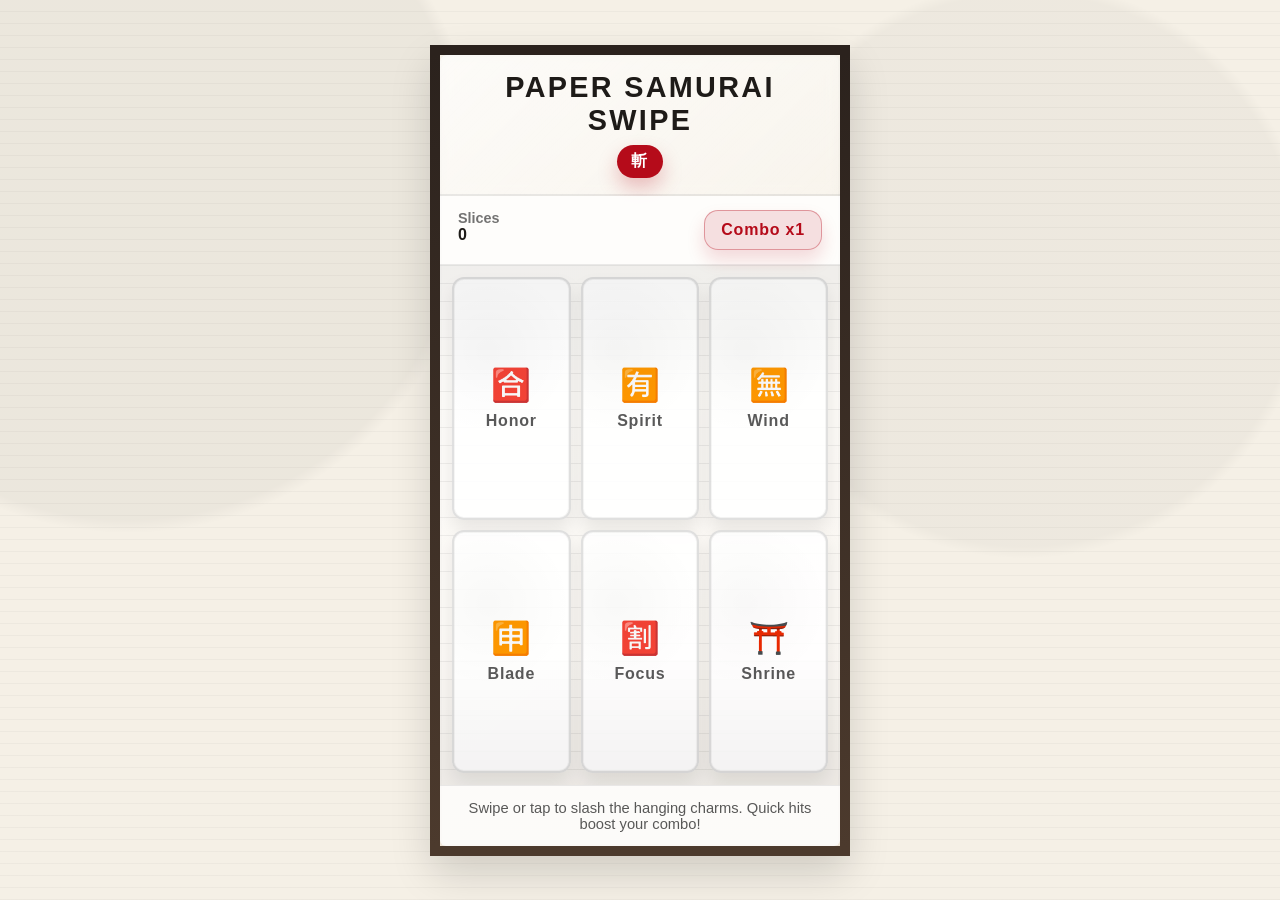
==== index.html @ edd2c902 "Add paper samurai swipe game" ====
<!DOCTYPE html>
<html lang="en">
<head>
  <meta charset="UTF-8" />
  <meta name="viewport" content="width=device-width, initial-scale=1.0, user-scalable=no" />
  <title>Paper Samurai Swipe</title>
  <style>
    :root {
      --ink: #1e1b18;
      --crimson: #b50b1a;
      --gold: #c49b3b;
      --paper: #f5f0e6;
      --shadow: rgba(0, 0, 0, 0.15);
    }

    * {
      box-sizing: border-box;
      -webkit-tap-highlight-color: transparent;
      touch-action: none;
      user-select: none;
    }

    body {
      margin: 0;
      min-height: 100vh;
      display: flex;
      align-items: center;
      justify-content: center;
      font-family: 'Helvetica Neue', Arial, sans-serif;
      color: var(--ink);
      background:
        radial-gradient(circle at 10% 20%, rgba(0,0,0,0.04) 0, rgba(0,0,0,0.04) 25%, transparent 26%),
        radial-gradient(circle at 80% 30%, rgba(0,0,0,0.03) 0, rgba(0,0,0,0.03) 23%, transparent 24%),
        repeating-linear-gradient(0deg, rgba(0,0,0,0.03) 0, rgba(0,0,0,0.03) 1px, transparent 1px, transparent 12px),
        var(--paper);
      overflow: hidden;
      padding: 1rem;
    }

    .scroll {
      width: min(420px, 95vw);
      background: linear-gradient(180deg, #f7f2e8 0%, #efe5d7 100%);
      border: 10px solid var(--ink);
      border-image: linear-gradient(180deg, #2b221d, #4c3a2d) 1;
      box-shadow: 0 18px 40px var(--shadow), inset 0 0 0 2px rgba(0,0,0,0.05);
      border-radius: 16px;
      overflow: hidden;
      position: relative;
    }

    header {
      padding: 16px;
      text-align: center;
      border-bottom: 2px solid rgba(0, 0, 0, 0.08);
      background: linear-gradient(135deg, rgba(255,255,255,0.7), rgba(255,255,255,0.3));
      backdrop-filter: blur(6px);
    }

    h1 {
      margin: 0;
      font-size: clamp(1.4rem, 5vw, 1.8rem);
      letter-spacing: 0.08em;
      text-transform: uppercase;
    }

    .kanji-tag {
      display: inline-block;
      padding: 6px 14px;
      margin-top: 8px;
      background: var(--crimson);
      color: #fff;
      border-radius: 999px;
      letter-spacing: 0.12em;
      font-weight: 700;
      box-shadow: 0 10px 20px rgba(181, 11, 26, 0.25);
    }

    .stats {
      display: flex;
      justify-content: space-between;
      padding: 14px 18px;
      background: rgba(255,255,255,0.85);
      font-weight: 600;
      font-size: 1rem;
      position: sticky;
      top: 0;
      z-index: 2;
      border-bottom: 1px solid rgba(0,0,0,0.08);
    }

    .stat-label {
      color: rgba(0,0,0,0.55);
      font-size: 0.9rem;
    }

    .arena {
      position: relative;
      height: min(60vh, 520px);
      min-height: 320px;
      background: repeating-linear-gradient(180deg, rgba(0,0,0,0.06) 0, rgba(0,0,0,0.06) 1px, transparent 1px, transparent 18px),
        linear-gradient(135deg, rgba(255,255,255,0.8), rgba(255,255,255,0.6));
      overflow: hidden;
    }

    .parchment-edge {
      position: absolute;
      inset: 0;
      pointer-events: none;
      background: linear-gradient(0deg, rgba(0,0,0,0.05), transparent 25%),
        linear-gradient(180deg, rgba(0,0,0,0.05), transparent 25%);
      mix-blend-mode: multiply;
    }

    .targets {
      position: absolute;
      inset: 0;
      display: grid;
      grid-template-columns: repeat(auto-fit, minmax(110px, 1fr));
      gap: 10px;
      padding: 12px;
    }

    .target {
      background: rgba(255,255,255,0.88);
      border: 2px solid rgba(0,0,0,0.12);
      border-radius: 12px;
      box-shadow: inset 0 0 0 1px rgba(0,0,0,0.04), 0 10px 18px rgba(0,0,0,0.08);
      display: flex;
      flex-direction: column;
      align-items: center;
      justify-content: center;
      gap: 8px;
      padding: 14px 10px;
      position: relative;
      overflow: hidden;
    }

    .target::before {
      content: '';
      position: absolute;
      inset: 0;
      background: radial-gradient(circle at 30% 30%, rgba(0,0,0,0.05), transparent 45%);
      opacity: 0.5;
      pointer-events: none;
    }

    .target-icon {
      font-size: 2rem;
    }

    .target-label {
      font-weight: 700;
      letter-spacing: 0.05em;
      color: rgba(0,0,0,0.65);
    }

    .slash-mark {
      position: absolute;
      width: 160px;
      height: 6px;
      background: linear-gradient(90deg, transparent, rgba(181,11,26,0.9) 40%, rgba(181,11,26,0.9) 60%, transparent);
      transform-origin: center;
      pointer-events: none;
      filter: drop-shadow(0 6px 8px rgba(181,11,26,0.35));
      animation: slash 450ms ease-out forwards;
    }

    @keyframes slash {
      0% { opacity: 0; transform: translate(-50%, -50%) scale(0.6) rotate(var(--rot)); }
      45% { opacity: 1; transform: translate(-50%, -50%) scale(1.05) rotate(var(--rot)); }
      100% { opacity: 0; transform: translate(-50%, -50%) scale(1.2) rotate(var(--rot)); }
    }

    .combo-burst {
      position: absolute;
      font-weight: 900;
      color: var(--crimson);
      text-shadow: 0 6px 12px rgba(181,11,26,0.25);
      animation: burst 700ms ease-out forwards;
      pointer-events: none;
    }

    @keyframes burst {
      0% { transform: translate(-50%, -50%) scale(0.6); opacity: 0; }
      40% { transform: translate(-50%, -50%) scale(1.3); opacity: 1; }
      100% { transform: translate(-50%, -80%) scale(1); opacity: 0; }
    }

    .combo-pill {
      display: inline-flex;
      align-items: center;
      gap: 8px;
      padding: 10px 16px;
      background: rgba(181, 11, 26, 0.12);
      border-radius: 14px;
      border: 1px solid rgba(181, 11, 26, 0.35);
      color: var(--crimson);
      font-weight: 800;
      letter-spacing: 0.05em;
      box-shadow: 0 10px 18px rgba(181, 11, 26, 0.15);
      transform: scale(1);
      transition: transform 120ms ease;
    }

    .combo-pill.pop {
      animation: pop 220ms ease;
    }

    @keyframes pop {
      0% { transform: scale(1); }
      45% { transform: scale(1.14); }
      100% { transform: scale(1); }
    }

    .footer {
      padding: 14px;
      text-align: center;
      font-size: 0.92rem;
      background: rgba(255,255,255,0.85);
      border-top: 1px solid rgba(0,0,0,0.08);
      color: rgba(0,0,0,0.65);
    }
  </style>
</head>
<body>
  <main class="scroll">
    <header>
      <h1>Paper Samurai Swipe</h1>
      <div class="kanji-tag">斬</div>
    </header>

    <section class="stats">
      <div>
        <div class="stat-label">Slices</div>
        <div id="score">0</div>
      </div>
      <div class="combo-pill" id="combo">Combo x1</div>
    </section>

    <section class="arena" id="arena">
      <div class="targets" id="targets"></div>
      <div class="parchment-edge"></div>
    </section>

    <div class="footer">Swipe or tap to slash the hanging charms. Quick hits boost your combo!</div>
  </main>

  <script>
    const arena = document.getElementById('arena');
    const targets = document.getElementById('targets');
    const scoreEl = document.getElementById('score');
    const comboEl = document.getElementById('combo');

    const charms = [
      { icon: '🈴', label: 'Honor' },
      { icon: '🈶', label: 'Spirit' },
      { icon: '🈚', label: 'Wind' },
      { icon: '🈸', label: 'Blade' },
      { icon: '🈹', label: 'Focus' },
      { icon: '⛩️', label: 'Shrine' }
    ];

    let score = 0;
    let combo = 1;
    let lastSlashTime = 0;
    let lastCoord = { x: 0, y: 0 };
    let slashCooldown = 0;

    const audioCtx = new (window.AudioContext || window.webkitAudioContext)();

    function spawnTargets() {
      targets.innerHTML = '';
      charms.forEach((c, idx) => {
        const t = document.createElement('div');
        t.className = 'target';
        t.dataset.id = idx;
        t.innerHTML = `<div class="target-icon">${c.icon}</div><div class="target-label">${c.label}</div>`;
        targets.appendChild(t);
      });
    }

    function playSlashSound() {
      const osc = audioCtx.createOscillator();
      const gain = audioCtx.createGain();
      const noise = audioCtx.createBufferSource();
      const buffer = audioCtx.createBuffer(1, audioCtx.sampleRate * 0.12, audioCtx.sampleRate);
      const data = buffer.getChannelData(0);
      for (let i = 0; i < data.length; i++) {
        data[i] = (Math.random() * 2 - 1) * Math.pow(1 - i / data.length, 2);
      }
      noise.buffer = buffer;
      noise.connect(gain);

      osc.type = 'sawtooth';
      osc.frequency.setValueAtTime(320 + Math.random() * 40, audioCtx.currentTime);
      osc.frequency.exponentialRampToValueAtTime(120, audioCtx.currentTime + 0.16);

      gain.gain.setValueAtTime(0.22, audioCtx.currentTime);
      gain.gain.exponentialRampToValueAtTime(0.0001, audioCtx.currentTime + 0.22);

      osc.connect(gain);
      gain.connect(audioCtx.destination);

      osc.start();
      noise.start();
      osc.stop(audioCtx.currentTime + 0.25);
      noise.stop(audioCtx.currentTime + 0.25);
    }

    function playComboSound(multiplier) {
      const osc = audioCtx.createOscillator();
      const gain = audioCtx.createGain();
      osc.type = 'triangle';
      osc.frequency.setValueAtTime(180 + multiplier * 20, audioCtx.currentTime);
      gain.gain.setValueAtTime(0.18, audioCtx.currentTime);
      gain.gain.exponentialRampToValueAtTime(0.0001, audioCtx.currentTime + 0.18);
      osc.connect(gain);
      gain.connect(audioCtx.destination);
      osc.start();
      osc.stop(audioCtx.currentTime + 0.2);
    }

    function updateCombo(isCombo) {
      comboEl.textContent = `Combo x${combo}`;
      comboEl.classList.add('pop');
      comboEl.addEventListener('animationend', () => comboEl.classList.remove('pop'), { once: true });
      if (isCombo && combo > 1) {
        playComboSound(combo);
      }
    }

    function addSlash(x, y) {
      const angle = (Math.random() * 40 - 20) + 'deg';
      const slash = document.createElement('div');
      slash.className = 'slash-mark';
      slash.style.left = `${x}px`;
      slash.style.top = `${y}px`;
      slash.style.setProperty('--rot', angle);
      arena.appendChild(slash);
      slash.addEventListener('animationend', () => slash.remove());
    }

    function addComboBurst(x, y) {
      const burst = document.createElement('div');
      burst.className = 'combo-burst';
      burst.textContent = `x${combo}!`;
      burst.style.left = `${x}px`;
      burst.style.top = `${y}px`;
      arena.appendChild(burst);
      burst.addEventListener('animationend', () => burst.remove());
    }

    function registerSlash(point) {
      const now = performance.now();
      const dx = point.x - lastCoord.x;
      const dy = point.y - lastCoord.y;
      const dist = Math.hypot(dx, dy);
      if (now - slashCooldown < 70 && dist < 24) return;
      slashCooldown = now;

      const comboWindow = 950;
      const inCombo = now - lastSlashTime < comboWindow;
      combo = inCombo ? combo + 1 : 1;
      lastSlashTime = now;

      score += combo;
      scoreEl.textContent = score.toLocaleString();

      addSlash(point.x, point.y);
      if (combo > 1) addComboBurst(point.x, point.y);

      updateCombo(inCombo);
      playSlashSound();
      lastCoord = point;
    }

    function getPoint(e) {
      const rect = arena.getBoundingClientRect();
      if (e.touches && e.touches[0]) {
        return { x: e.touches[0].clientX - rect.left, y: e.touches[0].clientY - rect.top };
      }
      return { x: e.clientX - rect.left, y: e.clientY - rect.top };
    }

    let pointerDown = false;
    arena.addEventListener('pointerdown', (e) => {
      pointerDown = true;
      registerSlash(getPoint(e));
    });

    arena.addEventListener('pointermove', (e) => {
      if (!pointerDown) return;
      registerSlash(getPoint(e));
    });

    window.addEventListener('pointerup', () => {
      pointerDown = false;
    });

    arena.addEventListener('touchstart', (e) => {
      if (audioCtx.state === 'suspended') {
        audioCtx.resume();
      }
    }, { passive: true });

    spawnTargets();
  </script>
</body>
</html>
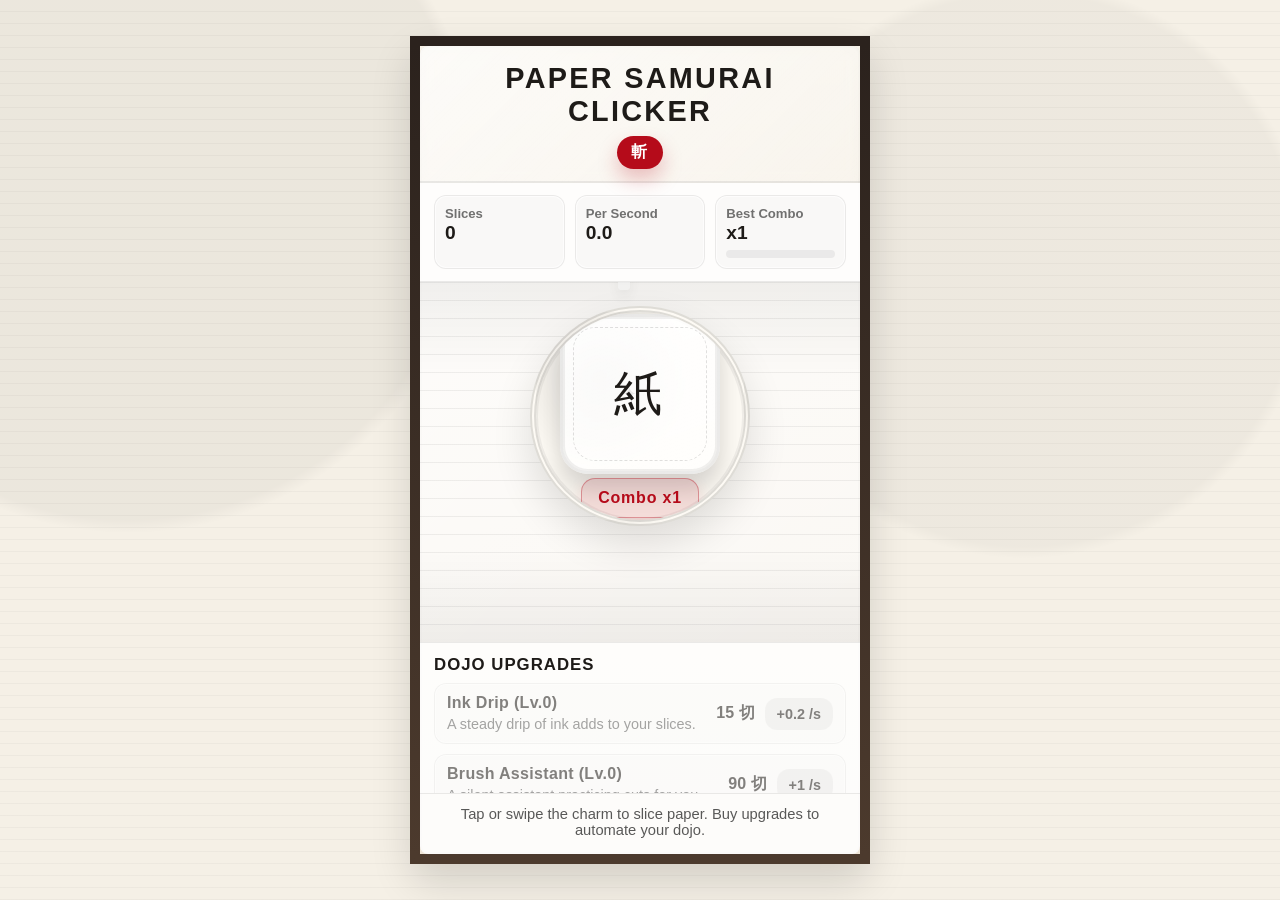
==== commit 1c3e3677: "Revamp paper samurai clicker" ====
--- a/index.html
+++ b/index.html
@@ -3,14 +3,16 @@
 <head>
   <meta charset="UTF-8" />
   <meta name="viewport" content="width=device-width, initial-scale=1.0, user-scalable=no" />
-  <title>Paper Samurai Swipe</title>
+  <title>Paper Samurai Clicker</title>
   <style>
     :root {
       --ink: #1e1b18;
       --crimson: #b50b1a;
+      --crimson-soft: rgba(181, 11, 26, 0.18);
       --gold: #c49b3b;
       --paper: #f5f0e6;
-      --shadow: rgba(0, 0, 0, 0.15);
+      --shadow: rgba(0, 0, 0, 0.14);
+      --jade: #1f7a5c;
     }
 
     * {
@@ -38,27 +40,33 @@
     }
 
     .scroll {
-      width: min(420px, 95vw);
+      width: min(460px, 96vw);
       background: linear-gradient(180deg, #f7f2e8 0%, #efe5d7 100%);
       border: 10px solid var(--ink);
       border-image: linear-gradient(180deg, #2b221d, #4c3a2d) 1;
       box-shadow: 0 18px 40px var(--shadow), inset 0 0 0 2px rgba(0,0,0,0.05);
-      border-radius: 16px;
+      border-radius: 18px;
       overflow: hidden;
       position: relative;
+      max-height: 92vh;
+      display: flex;
+      flex-direction: column;
     }
 
     header {
-      padding: 16px;
+      padding: 16px 18px 12px;
       text-align: center;
       border-bottom: 2px solid rgba(0, 0, 0, 0.08);
       background: linear-gradient(135deg, rgba(255,255,255,0.7), rgba(255,255,255,0.3));
       backdrop-filter: blur(6px);
+      position: sticky;
+      top: 0;
+      z-index: 4;
     }
 
     h1 {
       margin: 0;
-      font-size: clamp(1.4rem, 5vw, 1.8rem);
+      font-size: clamp(1.35rem, 5vw, 1.8rem);
       letter-spacing: 0.08em;
       text-transform: uppercase;
     }
@@ -76,30 +84,62 @@
     }
 
     .stats {
-      display: flex;
-      justify-content: space-between;
-      padding: 14px 18px;
-      background: rgba(255,255,255,0.85);
-      font-weight: 600;
+      display: grid;
+      grid-template-columns: repeat(3, 1fr);
+      gap: 10px;
+      padding: 12px 14px;
+      background: rgba(255,255,255,0.9);
+      font-weight: 700;
       font-size: 1rem;
+      border-bottom: 1px solid rgba(0,0,0,0.08);
+      z-index: 3;
       position: sticky;
-      top: 0;
-      z-index: 2;
-      border-bottom: 1px solid rgba(0,0,0,0.08);
+      top: 74px;
+    }
+
+    .stat-block {
+      background: rgba(0,0,0,0.02);
+      border-radius: 12px;
+      padding: 10px;
+      border: 1px solid rgba(0,0,0,0.06);
+      box-shadow: inset 0 0 0 1px rgba(255,255,255,0.6);
     }
 
     .stat-label {
       color: rgba(0,0,0,0.55);
-      font-size: 0.9rem;
+      font-size: 0.82rem;
+      font-weight: 600;
+    }
+
+    .big {
+      font-size: 1.2rem;
+      line-height: 1.2;
+    }
+
+    .progress-bar {
+      height: 8px;
+      background: rgba(0,0,0,0.06);
+      border-radius: 10px;
+      overflow: hidden;
+      margin-top: 6px;
+    }
+
+    .progress-fill {
+      height: 100%;
+      width: 0%;
+      background: linear-gradient(90deg, var(--crimson), #e2555f);
+      transition: width 160ms ease;
     }
 
     .arena {
       position: relative;
-      height: min(60vh, 520px);
-      min-height: 320px;
-      background: repeating-linear-gradient(180deg, rgba(0,0,0,0.06) 0, rgba(0,0,0,0.06) 1px, transparent 1px, transparent 18px),
-        linear-gradient(135deg, rgba(255,255,255,0.8), rgba(255,255,255,0.6));
+      flex: 1;
+      min-height: 360px;
+      background:
+        repeating-linear-gradient(180deg, rgba(0,0,0,0.06) 0, rgba(0,0,0,0.06) 1px, transparent 1px, transparent 18px),
+        linear-gradient(135deg, rgba(255,255,255,0.82), rgba(255,255,255,0.68));
       overflow: hidden;
+      padding: 12px;
     }
 
     .parchment-edge {
@@ -109,81 +149,54 @@
       background: linear-gradient(0deg, rgba(0,0,0,0.05), transparent 25%),
         linear-gradient(180deg, rgba(0,0,0,0.05), transparent 25%);
       mix-blend-mode: multiply;
-    }
-
-    .targets {
+      z-index: 1;
+    }
+
+    .centerpiece {
+      position: relative;
+      width: 220px;
+      height: 220px;
+      margin: 12px auto;
+      border-radius: 50%;
+      background: radial-gradient(circle at 30% 30%, rgba(0,0,0,0.1), transparent 45%), #fdfaf4;
+      border: 6px double rgba(0,0,0,0.12);
+      box-shadow: inset 0 0 0 2px rgba(0,0,0,0.05), 0 18px 40px rgba(0,0,0,0.12);
+      display: grid;
+      place-items: center;
+      overflow: hidden;
+      z-index: 2;
+    }
+
+    .charm {
+      position: relative;
+      width: 160px;
+      height: 160px;
+      border-radius: 28px;
+      background: linear-gradient(160deg, rgba(255,255,255,0.9), rgba(255,255,255,0.7));
+      border: 3px solid rgba(0,0,0,0.08);
+      box-shadow: inset 0 0 0 2px rgba(0,0,0,0.06), 0 16px 24px rgba(0,0,0,0.16);
+      display: grid;
+      place-items: center;
+      font-size: 3rem;
+      letter-spacing: 0.08em;
+      transition: transform 80ms ease;
+    }
+
+    .charm.pressed {
+      transform: scale(0.96);
+    }
+
+    .charm::after {
+      content: '✦';
       position: absolute;
-      inset: 0;
+      inset: 10px;
+      border-radius: 22px;
+      border: 1px dashed rgba(0,0,0,0.12);
+      color: rgba(0,0,0,0.08);
       display: grid;
-      grid-template-columns: repeat(auto-fit, minmax(110px, 1fr));
-      gap: 10px;
-      padding: 12px;
-    }
-
-    .target {
-      background: rgba(255,255,255,0.88);
-      border: 2px solid rgba(0,0,0,0.12);
-      border-radius: 12px;
-      box-shadow: inset 0 0 0 1px rgba(0,0,0,0.04), 0 10px 18px rgba(0,0,0,0.08);
-      display: flex;
-      flex-direction: column;
-      align-items: center;
-      justify-content: center;
-      gap: 8px;
-      padding: 14px 10px;
-      position: relative;
-      overflow: hidden;
-    }
-
-    .target::before {
-      content: '';
-      position: absolute;
-      inset: 0;
-      background: radial-gradient(circle at 30% 30%, rgba(0,0,0,0.05), transparent 45%);
-      opacity: 0.5;
-      pointer-events: none;
-    }
-
-    .target-icon {
-      font-size: 2rem;
-    }
-
-    .target-label {
-      font-weight: 700;
-      letter-spacing: 0.05em;
-      color: rgba(0,0,0,0.65);
-    }
-
-    .slash-mark {
-      position: absolute;
-      width: 160px;
-      height: 6px;
-      background: linear-gradient(90deg, transparent, rgba(181,11,26,0.9) 40%, rgba(181,11,26,0.9) 60%, transparent);
-      transform-origin: center;
-      pointer-events: none;
-      filter: drop-shadow(0 6px 8px rgba(181,11,26,0.35));
-      animation: slash 450ms ease-out forwards;
-    }
-
-    @keyframes slash {
-      0% { opacity: 0; transform: translate(-50%, -50%) scale(0.6) rotate(var(--rot)); }
-      45% { opacity: 1; transform: translate(-50%, -50%) scale(1.05) rotate(var(--rot)); }
-      100% { opacity: 0; transform: translate(-50%, -50%) scale(1.2) rotate(var(--rot)); }
-    }
-
-    .combo-burst {
-      position: absolute;
-      font-weight: 900;
-      color: var(--crimson);
-      text-shadow: 0 6px 12px rgba(181,11,26,0.25);
-      animation: burst 700ms ease-out forwards;
-      pointer-events: none;
-    }
-
-    @keyframes burst {
-      0% { transform: translate(-50%, -50%) scale(0.6); opacity: 0; }
-      40% { transform: translate(-50%, -50%) scale(1.3); opacity: 1; }
-      100% { transform: translate(-50%, -80%) scale(1); opacity: 0; }
+      place-items: center;
+      letter-spacing: 1.2em;
+      font-size: 1.1rem;
     }
 
     .combo-pill {
@@ -212,71 +225,243 @@
       100% { transform: scale(1); }
     }
 
+    .slash-mark {
+      position: absolute;
+      width: 180px;
+      height: 7px;
+      background: linear-gradient(90deg, transparent, rgba(181,11,26,0.9) 40%, rgba(181,11,26,0.9) 60%, transparent);
+      transform-origin: center;
+      pointer-events: none;
+      filter: drop-shadow(0 6px 8px rgba(181,11,26,0.35));
+      animation: slash 450ms ease-out forwards;
+      z-index: 3;
+    }
+
+    @keyframes slash {
+      0% { opacity: 0; transform: translate(-50%, -50%) scale(0.6) rotate(var(--rot)); }
+      45% { opacity: 1; transform: translate(-50%, -50%) scale(1.05) rotate(var(--rot)); }
+      100% { opacity: 0; transform: translate(-50%, -50%) scale(1.2) rotate(var(--rot)); }
+    }
+
+    .combo-burst {
+      position: absolute;
+      font-weight: 900;
+      color: var(--crimson);
+      text-shadow: 0 6px 12px rgba(181,11,26,0.25);
+      animation: burst 700ms ease-out forwards;
+      pointer-events: none;
+      z-index: 4;
+    }
+
+    @keyframes burst {
+      0% { transform: translate(-50%, -50%) scale(0.6); opacity: 0; }
+      40% { transform: translate(-50%, -50%) scale(1.3); opacity: 1; }
+      100% { transform: translate(-50%, -80%) scale(1); opacity: 0; }
+    }
+
+    .floating-paper {
+      position: absolute;
+      top: -20px;
+      width: 12px;
+      height: 28px;
+      background: rgba(255,255,255,0.85);
+      border-radius: 4px;
+      box-shadow: 0 8px 14px rgba(0,0,0,0.08);
+      animation: drift 6s linear infinite;
+      opacity: 0.7;
+      z-index: 0;
+    }
+
+    @keyframes drift {
+      0% { transform: translateY(0) rotate(0deg); }
+      100% { transform: translateY(420px) rotate(120deg); }
+    }
+
+    .shop {
+      padding: 12px 14px 16px;
+      background: rgba(255,255,255,0.9);
+      border-top: 1px solid rgba(0,0,0,0.08);
+      max-height: 36vh;
+      overflow: auto;
+      z-index: 2;
+    }
+
+    .shop h2 {
+      margin: 0 0 8px;
+      font-size: 1.05rem;
+      letter-spacing: 0.06em;
+      text-transform: uppercase;
+    }
+
+    .upgrade {
+      display: flex;
+      align-items: center;
+      justify-content: space-between;
+      gap: 10px;
+      padding: 10px 12px;
+      margin-bottom: 10px;
+      background: rgba(0,0,0,0.02);
+      border-radius: 12px;
+      border: 1px solid rgba(0,0,0,0.06);
+      box-shadow: inset 0 0 0 1px rgba(255,255,255,0.6);
+      transition: transform 120ms ease, box-shadow 120ms ease, border 120ms ease;
+    }
+
+    .upgrade.affordable {
+      border-color: rgba(181,11,26,0.35);
+      box-shadow: 0 10px 18px rgba(181, 11, 26, 0.12), inset 0 0 0 1px rgba(255,255,255,0.8);
+      transform: translateY(-2px);
+    }
+
+    .upgrade.disabled {
+      opacity: 0.55;
+    }
+
+    .upgrade-info {
+      flex: 1;
+      display: flex;
+      flex-direction: column;
+      gap: 4px;
+    }
+
+    .upgrade-title {
+      font-weight: 800;
+      letter-spacing: 0.02em;
+    }
+
+    .upgrade-desc {
+      color: rgba(0,0,0,0.64);
+      font-size: 0.9rem;
+      line-height: 1.2;
+    }
+
+    .price {
+      font-weight: 800;
+      color: var(--ink);
+    }
+
+    .pill {
+      display: inline-flex;
+      align-items: center;
+      gap: 6px;
+      padding: 8px 12px;
+      border-radius: 12px;
+      background: rgba(0,0,0,0.06);
+      font-weight: 700;
+      font-size: 0.9rem;
+    }
+
+    .pill.rare {
+      background: rgba(31, 122, 92, 0.14);
+      color: var(--jade);
+    }
+
     .footer {
-      padding: 14px;
+      padding: 12px 14px 16px;
       text-align: center;
       font-size: 0.92rem;
-      background: rgba(255,255,255,0.85);
+      background: rgba(255,255,255,0.88);
       border-top: 1px solid rgba(0,0,0,0.08);
       color: rgba(0,0,0,0.65);
+    }
+
+    @media (max-height: 700px) {
+      .scroll { max-height: unset; }
+      .shop { max-height: 42vh; }
     }
   </style>
 </head>
 <body>
   <main class="scroll">
     <header>
-      <h1>Paper Samurai Swipe</h1>
+      <h1>Paper Samurai Clicker</h1>
       <div class="kanji-tag">斬</div>
     </header>
 
     <section class="stats">
-      <div>
+      <div class="stat-block">
         <div class="stat-label">Slices</div>
-        <div id="score">0</div>
+        <div class="big" id="score">0</div>
       </div>
-      <div class="combo-pill" id="combo">Combo x1</div>
+      <div class="stat-block">
+        <div class="stat-label">Per Second</div>
+        <div class="big" id="sps">0</div>
+      </div>
+      <div class="stat-block">
+        <div class="stat-label">Best Combo</div>
+        <div class="big" id="bestCombo">x1</div>
+        <div class="progress-bar">
+          <div class="progress-fill" id="comboMeter"></div>
+        </div>
+      </div>
     </section>
 
     <section class="arena" id="arena">
-      <div class="targets" id="targets"></div>
+      <div class="centerpiece" id="center">
+        <div class="charm" id="charm">紙</div>
+        <div class="combo-pill" id="combo">Combo x1</div>
+      </div>
       <div class="parchment-edge"></div>
     </section>
 
-    <div class="footer">Swipe or tap to slash the hanging charms. Quick hits boost your combo!</div>
+    <section class="shop" id="shop">
+      <h2>Dojo Upgrades</h2>
+      <div id="upgradeList"></div>
+    </section>
+
+    <div class="footer">Tap or swipe the charm to slice paper. Buy upgrades to automate your dojo.</div>
   </main>
 
   <script>
     const arena = document.getElementById('arena');
-    const targets = document.getElementById('targets');
+    const charm = document.getElementById('charm');
     const scoreEl = document.getElementById('score');
     const comboEl = document.getElementById('combo');
-
-    const charms = [
-      { icon: '🈴', label: 'Honor' },
-      { icon: '🈶', label: 'Spirit' },
-      { icon: '🈚', label: 'Wind' },
-      { icon: '🈸', label: 'Blade' },
-      { icon: '🈹', label: 'Focus' },
-      { icon: '⛩️', label: 'Shrine' }
-    ];
+    const bestComboEl = document.getElementById('bestCombo');
+    const comboMeter = document.getElementById('comboMeter');
+    const spsEl = document.getElementById('sps');
+    const shopList = document.getElementById('upgradeList');
+
+    const audioCtx = new (window.AudioContext || window.webkitAudioContext)();
 
     let score = 0;
     let combo = 1;
-    let lastSlashTime = 0;
-    let lastCoord = { x: 0, y: 0 };
-    let slashCooldown = 0;
-
-    const audioCtx = new (window.AudioContext || window.webkitAudioContext)();
-
-    function spawnTargets() {
-      targets.innerHTML = '';
-      charms.forEach((c, idx) => {
-        const t = document.createElement('div');
-        t.className = 'target';
-        t.dataset.id = idx;
-        t.innerHTML = `<div class="target-icon">${c.icon}</div><div class="target-label">${c.label}</div>`;
-        targets.appendChild(t);
-      });
+    let bestCombo = 1;
+    let comboTimeout;
+    let lastSlash = 0;
+    let perSecond = 0;
+    let multiplier = 1;
+    let prestigeStacks = 0;
+
+    const upgrades = [
+      { id: 'ink', name: 'Ink Drip', desc: 'A steady drip of ink adds to your slices.', base: 15, owned: 0, gain: 0.2 },
+      { id: 'brush', name: 'Brush Assistant', desc: 'A silent assistant practicing cuts for you.', base: 90, owned: 0, gain: 1 },
+      { id: 'lantern', name: 'Lantern Rhythm', desc: 'Lantern swings keep your timing sharp (+combo window).', base: 280, owned: 0, gain: 3, comboBonus: 120 },
+      { id: 'origami', name: 'Origami Storm', desc: 'Folded cranes flutter, multiplying click power.', base: 520, owned: 0, clickMult: 0.5 },
+      { id: 'garden', name: 'Zen Garden', desc: 'Peaceful raking doubles all automation.', base: 1100, owned: 0, cpsMult: 0.25 },
+      { id: 'bell', name: 'Temple Bell', desc: 'Ringing bell refreshes your focus, huge combo bursts.', base: 2600, owned: 0, comboBonus: 260 },
+    ];
+
+    function format(num) {
+      return Math.floor(num).toLocaleString();
+    }
+
+    function comboWindow() {
+      const base = 1100;
+      const bonus = upgrades.reduce((a, u) => a + (u.comboBonus || 0) * u.owned, 0);
+      return base + bonus;
+    }
+
+    function clickPower() {
+      const base = 1;
+      const add = upgrades.reduce((a, u) => a + (u.clickMult || 0) * u.owned, 0);
+      return (base + add) * Math.max(1, prestigeStacks * 0.1 + 1);
+    }
+
+    function automationRate() {
+      const cps = upgrades.reduce((a, u) => a + (u.gain || 0) * u.owned, 0);
+      const mult = upgrades.reduce((a, u) => a + (u.cpsMult || 0) * u.owned, 0);
+      return cps * (1 + mult);
     }
 
     function playSlashSound() {
@@ -320,15 +505,6 @@
       osc.stop(audioCtx.currentTime + 0.2);
     }
 
-    function updateCombo(isCombo) {
-      comboEl.textContent = `Combo x${combo}`;
-      comboEl.classList.add('pop');
-      comboEl.addEventListener('animationend', () => comboEl.classList.remove('pop'), { once: true });
-      if (isCombo && combo > 1) {
-        playComboSound(combo);
-      }
-    }
-
     function addSlash(x, y) {
       const angle = (Math.random() * 40 - 20) + 'deg';
       const slash = document.createElement('div');
@@ -340,70 +516,180 @@
       slash.addEventListener('animationend', () => slash.remove());
     }
 
-    function addComboBurst(x, y) {
+    function addComboBurst(x, y, text) {
       const burst = document.createElement('div');
       burst.className = 'combo-burst';
-      burst.textContent = `x${combo}!`;
+      burst.textContent = text || `x${combo}!`;
       burst.style.left = `${x}px`;
       burst.style.top = `${y}px`;
       arena.appendChild(burst);
       burst.addEventListener('animationend', () => burst.remove());
     }
 
-    function registerSlash(point) {
+    function updateComboMeter() {
+      const windowMs = comboWindow();
+      const elapsed = performance.now() - lastSlash;
+      const ratio = Math.max(0, 1 - elapsed / windowMs);
+      comboMeter.style.width = `${Math.min(100, ratio * 100)}%`;
+      requestAnimationFrame(updateComboMeter);
+    }
+
+    function updateStatsUI() {
+      scoreEl.textContent = format(score);
+      const cps = automationRate();
+      perSecond = cps;
+      spsEl.textContent = cps.toFixed(1);
+      bestComboEl.textContent = `x${bestCombo}`;
+    }
+
+    function bumpCombo(isCombo) {
+      comboEl.textContent = `Combo x${combo}`;
+      comboEl.classList.add('pop');
+      comboEl.addEventListener('animationend', () => comboEl.classList.remove('pop'), { once: true });
+      if (isCombo && combo > 1) {
+        playComboSound(combo);
+      }
+    }
+
+    function earn(amount, point) {
+      score += amount;
+      if (score < 0) score = 0;
+      scoreEl.textContent = format(score);
+      if (point) {
+        addSlash(point.x, point.y);
+        if (combo > 1) addComboBurst(point.x, point.y);
+      }
+    }
+
+    function registerSlice(point) {
       const now = performance.now();
-      const dx = point.x - lastCoord.x;
-      const dy = point.y - lastCoord.y;
-      const dist = Math.hypot(dx, dy);
-      if (now - slashCooldown < 70 && dist < 24) return;
-      slashCooldown = now;
-
-      const comboWindow = 950;
-      const inCombo = now - lastSlashTime < comboWindow;
+      const windowMs = comboWindow();
+      const inCombo = now - lastSlash < windowMs;
       combo = inCombo ? combo + 1 : 1;
-      lastSlashTime = now;
-
-      score += combo;
-      scoreEl.textContent = score.toLocaleString();
-
-      addSlash(point.x, point.y);
-      if (combo > 1) addComboBurst(point.x, point.y);
-
-      updateCombo(inCombo);
+      lastSlash = now;
+
+      const amount = clickPower() * combo * multiplier;
+      earn(amount, point);
+
+      bestCombo = Math.max(bestCombo, combo);
+      bestComboEl.textContent = `x${bestCombo}`;
+      bumpCombo(inCombo);
       playSlashSound();
-      lastCoord = point;
-    }
-
-    function getPoint(e) {
-      const rect = arena.getBoundingClientRect();
-      if (e.touches && e.touches[0]) {
-        return { x: e.touches[0].clientX - rect.left, y: e.touches[0].clientY - rect.top };
-      }
-      return { x: e.clientX - rect.left, y: e.clientY - rect.top };
-    }
-
-    let pointerDown = false;
-    arena.addEventListener('pointerdown', (e) => {
-      pointerDown = true;
-      registerSlash(getPoint(e));
-    });
-
-    arena.addEventListener('pointermove', (e) => {
-      if (!pointerDown) return;
-      registerSlash(getPoint(e));
-    });
-
-    window.addEventListener('pointerup', () => {
-      pointerDown = false;
-    });
-
-    arena.addEventListener('touchstart', (e) => {
+
+      clearTimeout(comboTimeout);
+      comboTimeout = setTimeout(() => { combo = 1; bumpCombo(false); }, windowMs);
+    }
+
+    function spawnPaper() {
+      const paper = document.createElement('div');
+      paper.className = 'floating-paper';
+      paper.style.left = `${Math.random() * 100}%`;
+      paper.style.animationDuration = `${5 + Math.random() * 3}s`;
+      paper.style.animationDelay = `${Math.random() * 2}s`;
+      arena.appendChild(paper);
+      paper.addEventListener('animationend', () => paper.remove());
+    }
+
+    function renderShop() {
+      shopList.innerHTML = '';
+      upgrades.forEach((u) => {
+        const cost = Math.floor(u.base * Math.pow(1.18, u.owned));
+        const card = document.createElement('div');
+        card.className = 'upgrade';
+        card.dataset.id = u.id;
+        card.dataset.cost = cost;
+        if (score >= cost) card.classList.add('affordable');
+        if (score < cost) card.classList.add('disabled');
+
+        const info = document.createElement('div');
+        info.className = 'upgrade-info';
+        const title = document.createElement('div');
+        title.className = 'upgrade-title';
+        title.textContent = `${u.name} (Lv.${u.owned})`;
+        const desc = document.createElement('div');
+        desc.className = 'upgrade-desc';
+        desc.textContent = u.desc;
+        info.append(title, desc);
+
+        const price = document.createElement('div');
+        price.className = 'price';
+        price.textContent = `${format(cost)} 切`;
+
+        const tag = document.createElement('div');
+        tag.className = 'pill' + (u.comboBonus || u.cpsMult ? ' rare' : '');
+        if (u.gain) tag.textContent = `+${u.gain} /s`; else if (u.clickMult) tag.textContent = `+${u.clickMult} click`; else tag.textContent = 'Combo';
+
+        card.append(info, price, tag);
+        card.addEventListener('click', () => {
+          if (score < cost) return;
+          score -= cost;
+          u.owned += 1;
+          prestigeStacks += u.id === 'bell' ? 1 : 0;
+          updateStatsUI();
+          renderShop();
+        });
+        shopList.appendChild(card);
+      });
+    }
+
+    function refreshShopAffordability() {
+      [...shopList.children].forEach((card) => {
+        const id = card.dataset.id;
+        const upgrade = upgrades.find((u) => u.id === id);
+        const cost = Math.floor(upgrade.base * Math.pow(1.18, upgrade.owned));
+        card.dataset.cost = cost;
+        card.querySelector('.price').textContent = `${format(cost)} 切`;
+        card.querySelector('.upgrade-title').textContent = `${upgrade.name} (Lv.${upgrade.owned})`;
+        card.classList.toggle('affordable', score >= cost);
+        card.classList.toggle('disabled', score < cost);
+      });
+    }
+
+    function startAutomation() {
+      setInterval(() => {
+        const cps = automationRate();
+        if (cps <= 0) return;
+        earn(cps / 10);
+        updateStatsUI();
+        refreshShopAffordability();
+      }, 100);
+    }
+
+    function registerPointer(e) {
       if (audioCtx.state === 'suspended') {
         audioCtx.resume();
       }
-    }, { passive: true });
-
-    spawnTargets();
+      const rect = arena.getBoundingClientRect();
+      const point = {
+        x: (e.touches?.[0]?.clientX || e.clientX) - rect.left,
+        y: (e.touches?.[0]?.clientY || e.clientY) - rect.top,
+      };
+      charm.classList.add('pressed');
+      registerSlice(point);
+      setTimeout(() => charm.classList.remove('pressed'), 80);
+    }
+
+    charm.addEventListener('pointerdown', registerPointer);
+    charm.addEventListener('touchstart', (e) => registerPointer(e), { passive: true });
+
+    arena.addEventListener('pointermove', (e) => {
+      if (e.buttons !== 1) return;
+      registerPointer(e);
+    });
+
+    window.addEventListener('pointerup', () => {
+      charm.classList.remove('pressed');
+    });
+
+    function init() {
+      renderShop();
+      updateStatsUI();
+      updateComboMeter();
+      startAutomation();
+      setInterval(spawnPaper, 1100);
+    }
+
+    init();
   </script>
 </body>
 </html>
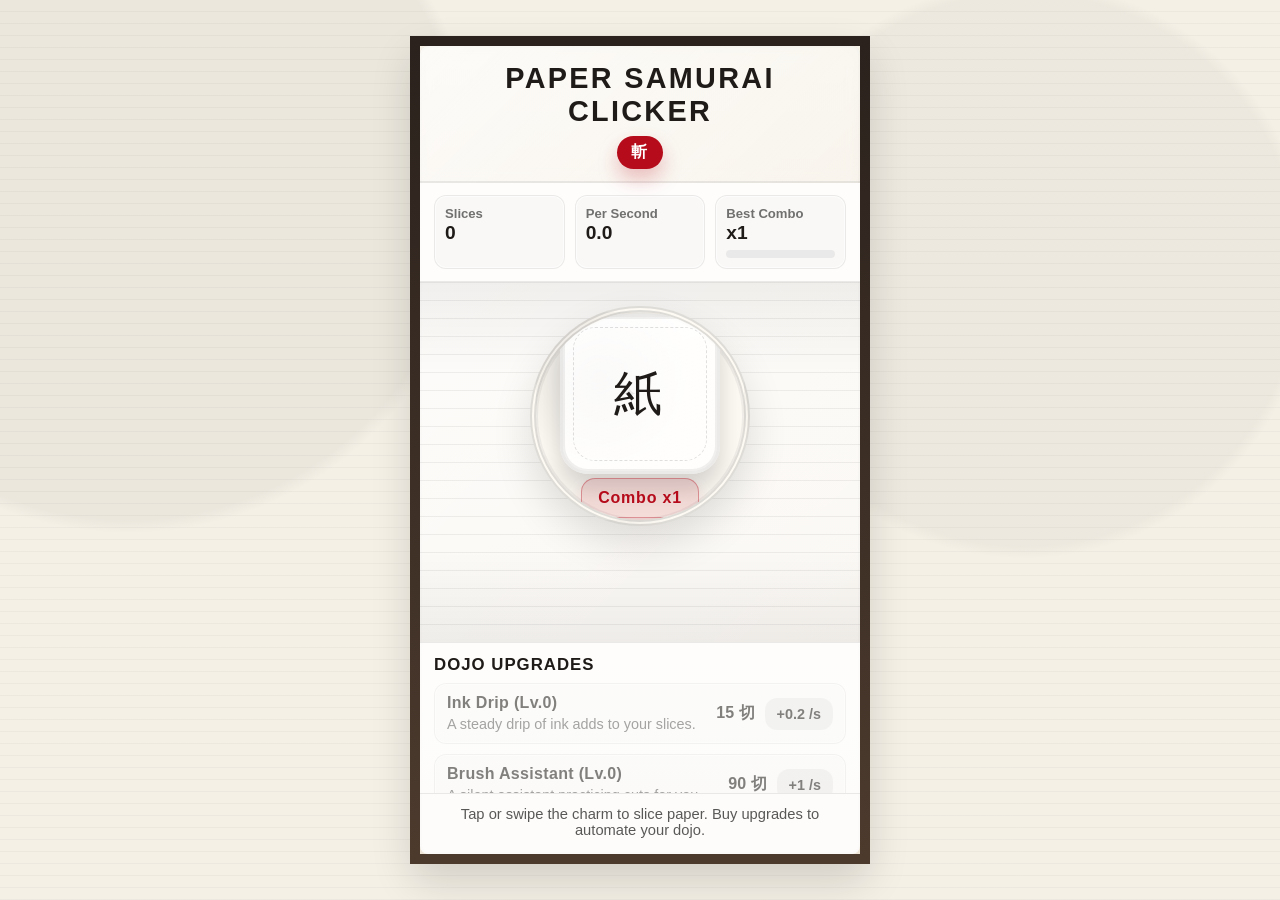
==== commit f1ab9325: "Improve swipe detection and slash audio" ====
--- a/index.html
+++ b/index.html
@@ -465,31 +465,50 @@
     }
 
     function playSlashSound() {
-      const osc = audioCtx.createOscillator();
-      const gain = audioCtx.createGain();
-      const noise = audioCtx.createBufferSource();
-      const buffer = audioCtx.createBuffer(1, audioCtx.sampleRate * 0.12, audioCtx.sampleRate);
-      const data = buffer.getChannelData(0);
-      for (let i = 0; i < data.length; i++) {
-        data[i] = (Math.random() * 2 - 1) * Math.pow(1 - i / data.length, 2);
+      const mix = audioCtx.createGain();
+      mix.gain.value = 0.6;
+
+      const grit = audioCtx.createBufferSource();
+      const gritBuffer = audioCtx.createBuffer(1, audioCtx.sampleRate * 0.2, audioCtx.sampleRate);
+      const gritData = gritBuffer.getChannelData(0);
+      for (let i = 0; i < gritData.length; i++) {
+        const decay = 1 - i / gritData.length;
+        gritData[i] = (Math.random() * 2 - 1) * decay * 0.8;
       }
-      noise.buffer = buffer;
-      noise.connect(gain);
-
-      osc.type = 'sawtooth';
-      osc.frequency.setValueAtTime(320 + Math.random() * 40, audioCtx.currentTime);
-      osc.frequency.exponentialRampToValueAtTime(120, audioCtx.currentTime + 0.16);
-
-      gain.gain.setValueAtTime(0.22, audioCtx.currentTime);
-      gain.gain.exponentialRampToValueAtTime(0.0001, audioCtx.currentTime + 0.22);
-
-      osc.connect(gain);
-      gain.connect(audioCtx.destination);
-
-      osc.start();
-      noise.start();
-      osc.stop(audioCtx.currentTime + 0.25);
-      noise.stop(audioCtx.currentTime + 0.25);
+      grit.buffer = gritBuffer;
+
+      const body = audioCtx.createOscillator();
+      const bodyGain = audioCtx.createGain();
+      body.type = 'sawtooth';
+      body.frequency.setValueAtTime(260 + Math.random() * 60, audioCtx.currentTime);
+      body.frequency.exponentialRampToValueAtTime(90, audioCtx.currentTime + 0.2);
+      bodyGain.gain.setValueAtTime(0.24, audioCtx.currentTime);
+      bodyGain.gain.exponentialRampToValueAtTime(0.0001, audioCtx.currentTime + 0.26);
+
+      const blood = audioCtx.createOscillator();
+      const bloodGain = audioCtx.createGain();
+      blood.type = 'triangle';
+      blood.frequency.setValueAtTime(120, audioCtx.currentTime);
+      blood.frequency.exponentialRampToValueAtTime(40, audioCtx.currentTime + 0.25);
+      bloodGain.gain.setValueAtTime(0.2, audioCtx.currentTime);
+      bloodGain.gain.exponentialRampToValueAtTime(0.0001, audioCtx.currentTime + 0.28);
+
+      const filter = audioCtx.createBiquadFilter();
+      filter.type = 'lowpass';
+      filter.frequency.setValueAtTime(950, audioCtx.currentTime);
+      filter.frequency.exponentialRampToValueAtTime(320, audioCtx.currentTime + 0.2);
+
+      grit.connect(filter);
+      body.connect(bodyGain).connect(filter);
+      blood.connect(bloodGain).connect(filter);
+      filter.connect(mix).connect(audioCtx.destination);
+
+      body.start();
+      blood.start();
+      grit.start();
+      body.stop(audioCtx.currentTime + 0.3);
+      blood.stop(audioCtx.currentTime + 0.32);
+      grit.stop(audioCtx.currentTime + 0.3);
     }
 
     function playComboSound(multiplier) {
@@ -655,31 +674,95 @@
       }, 100);
     }
 
-    function registerPointer(e) {
+    let activeStroke = null;
+
+    function getPoint(e) {
+      const rect = arena.getBoundingClientRect();
+      return {
+        x: (e.touches?.[0]?.clientX || e.clientX) - rect.left,
+        y: (e.touches?.[0]?.clientY || e.clientY) - rect.top,
+      };
+    }
+
+    function centerHit(point) {
+      const arenaRect = arena.getBoundingClientRect();
+      const charmRect = charm.getBoundingClientRect();
+      const center = {
+        x: charmRect.left - arenaRect.left + charmRect.width / 2,
+        y: charmRect.top - arenaRect.top + charmRect.height / 2,
+      };
+      const radius = Math.min(charmRect.width, charmRect.height) * 0.26;
+      const dx = point.x - center.x;
+      const dy = point.y - center.y;
+      return Math.hypot(dx, dy) <= radius;
+    }
+
+    function crossesCenter(p1, p2) {
+      if (!p1 || !p2) return false;
+      const arenaRect = arena.getBoundingClientRect();
+      const charmRect = charm.getBoundingClientRect();
+      const center = {
+        x: charmRect.left - arenaRect.left + charmRect.width / 2,
+        y: charmRect.top - arenaRect.top + charmRect.height / 2,
+      };
+      const radius = Math.min(charmRect.width, charmRect.height) * 0.26;
+
+      const vx = p2.x - p1.x;
+      const vy = p2.y - p1.y;
+      const wx = center.x - p1.x;
+      const wy = center.y - p1.y;
+      const c1 = vx * wx + vy * wy;
+      const c2 = vx * vx + vy * vy;
+      const t = Math.max(0, Math.min(1, c1 / (c2 || 1)));
+      const projx = p1.x + vx * t;
+      const projy = p1.y + vy * t;
+      const dist = Math.hypot(center.x - projx, center.y - projy);
+      return dist <= radius;
+    }
+
+    function handlePointerDown(e) {
+      e.stopPropagation();
+      e.preventDefault();
       if (audioCtx.state === 'suspended') {
         audioCtx.resume();
       }
-      const rect = arena.getBoundingClientRect();
-      const point = {
-        x: (e.touches?.[0]?.clientX || e.clientX) - rect.left,
-        y: (e.touches?.[0]?.clientY || e.clientY) - rect.top,
+      const point = getPoint(e);
+      const inside = centerHit(point);
+      activeStroke = {
+        id: e.pointerId ?? 'touch',
+        last: point,
+        inside,
       };
       charm.classList.add('pressed');
-      registerSlice(point);
-      setTimeout(() => charm.classList.remove('pressed'), 80);
-    }
-
-    charm.addEventListener('pointerdown', registerPointer);
-    charm.addEventListener('touchstart', (e) => registerPointer(e), { passive: true });
-
-    arena.addEventListener('pointermove', (e) => {
-      if (e.buttons !== 1) return;
-      registerPointer(e);
-    });
-
-    window.addEventListener('pointerup', () => {
+      if (inside) {
+        registerSlice(point);
+      }
+    }
+
+    function handlePointerMove(e) {
+      if (!activeStroke || (e.pointerId ?? 'touch') !== activeStroke.id) return;
+      if (e.buttons === 0) return;
+      const point = getPoint(e);
+      const inside = centerHit(point);
+      const crossing = crossesCenter(activeStroke.last, point);
+      if (!activeStroke.inside && (inside || crossing)) {
+        registerSlice(point);
+      }
+      activeStroke.last = point;
+      activeStroke.inside = inside;
+    }
+
+    function handlePointerUp(e) {
+      if (activeStroke && (e.pointerId ?? 'touch') === activeStroke.id) {
+        activeStroke = null;
+      }
       charm.classList.remove('pressed');
-    });
+    }
+
+    charm.addEventListener('pointerdown', handlePointerDown);
+    arena.addEventListener('pointerdown', handlePointerDown);
+    arena.addEventListener('pointermove', handlePointerMove);
+    window.addEventListener('pointerup', handlePointerUp);
 
     function init() {
       renderShop();
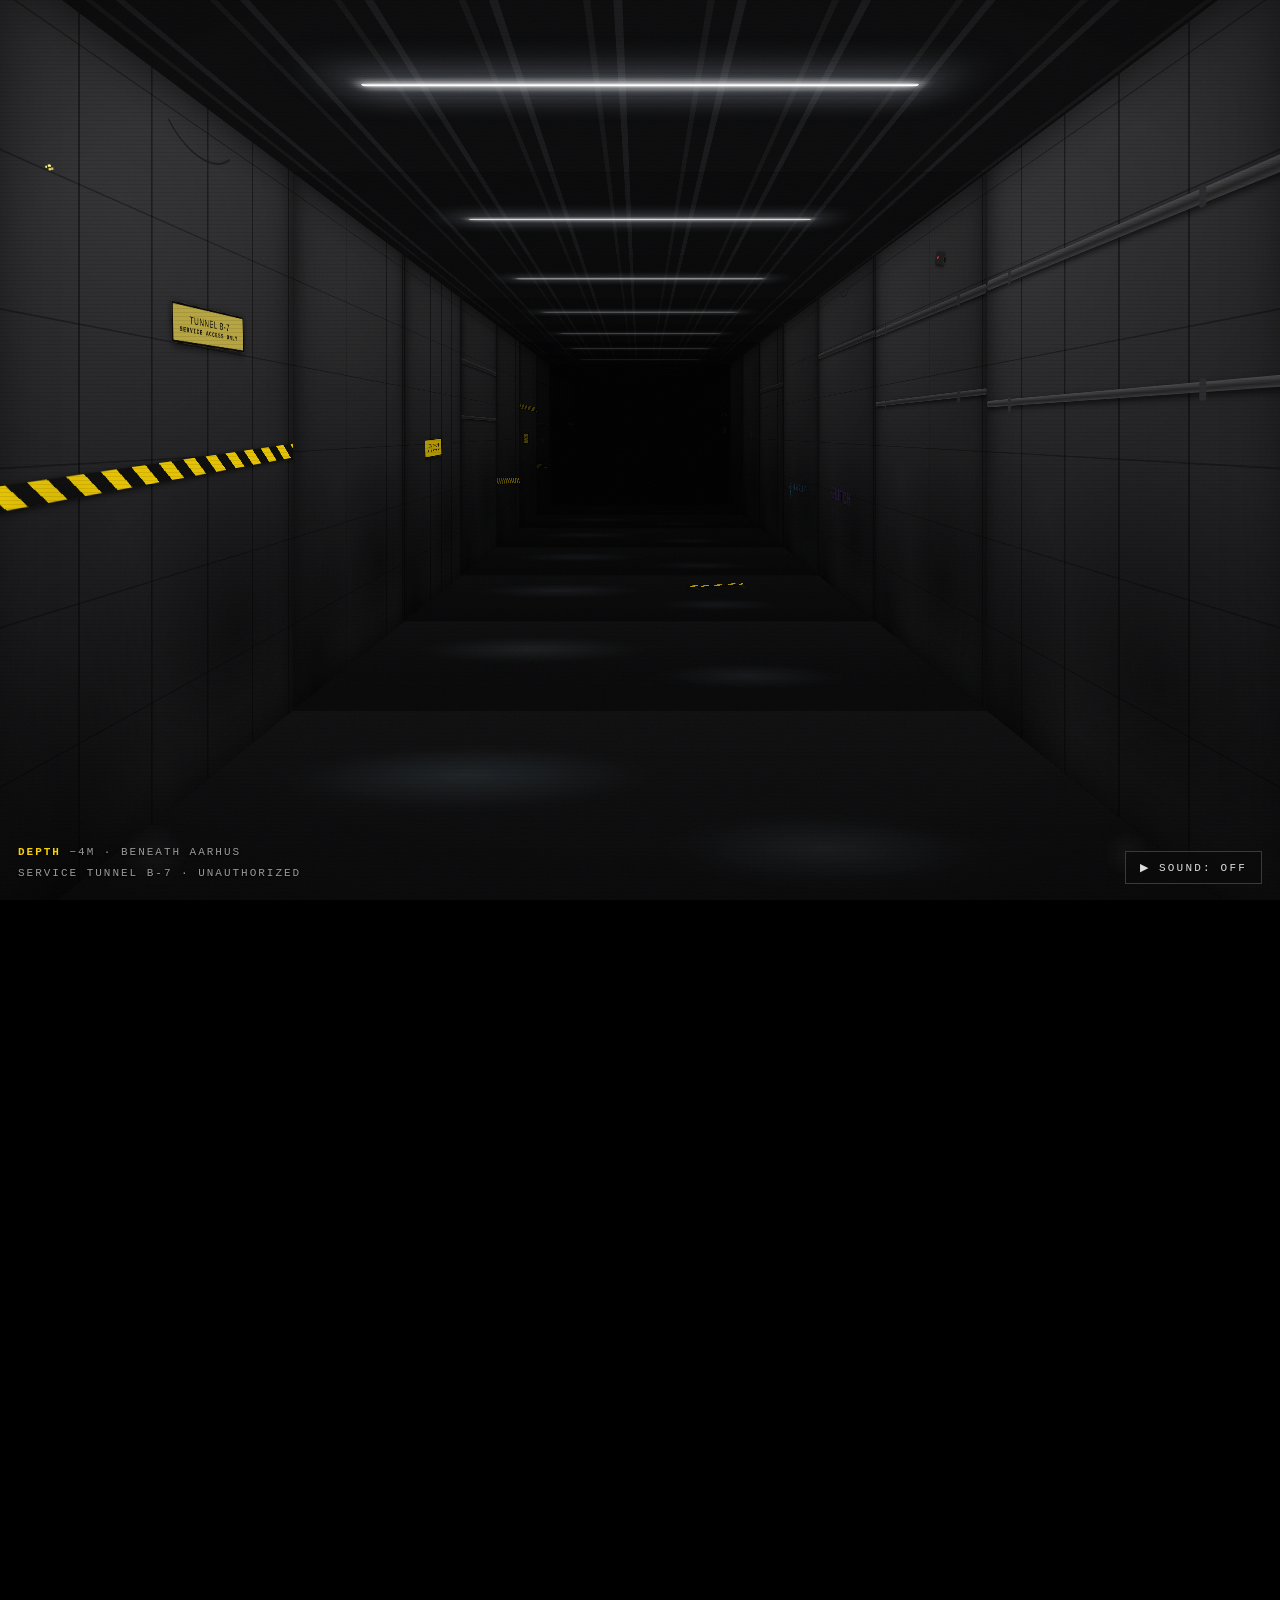
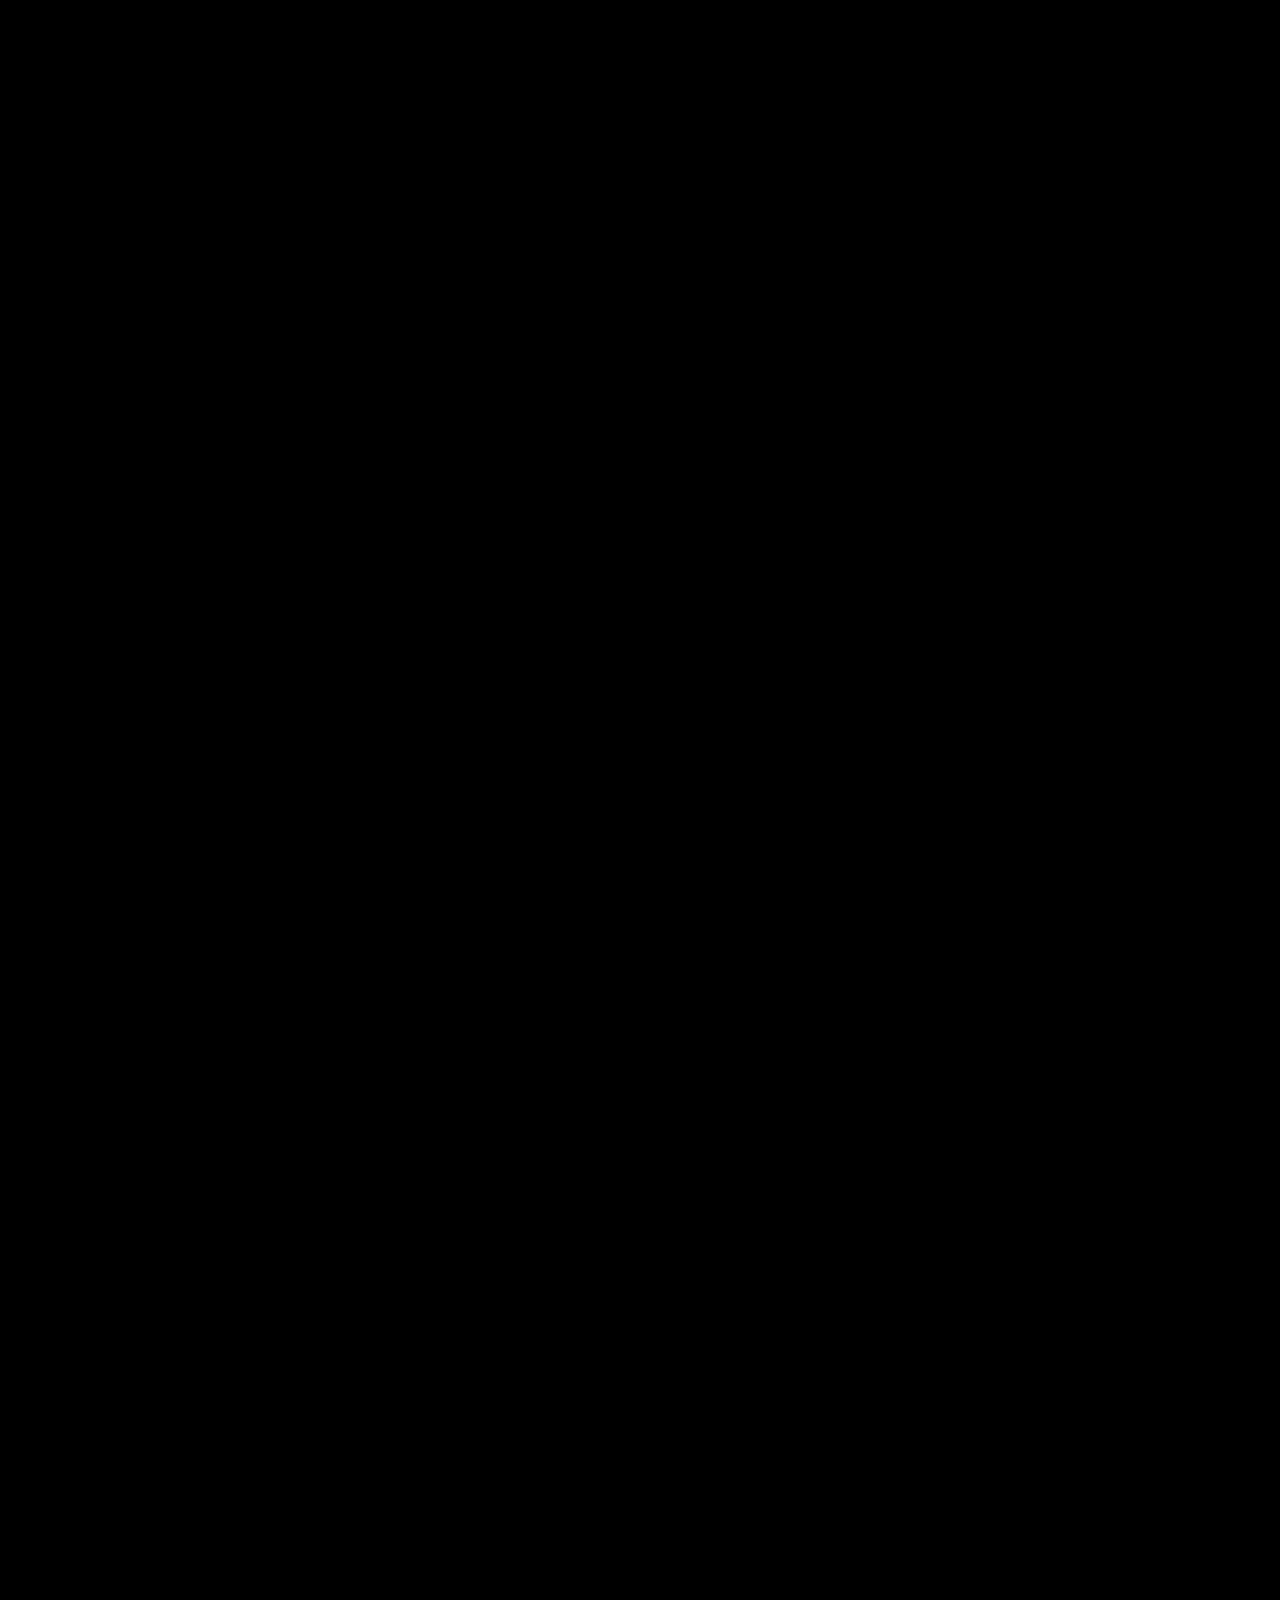
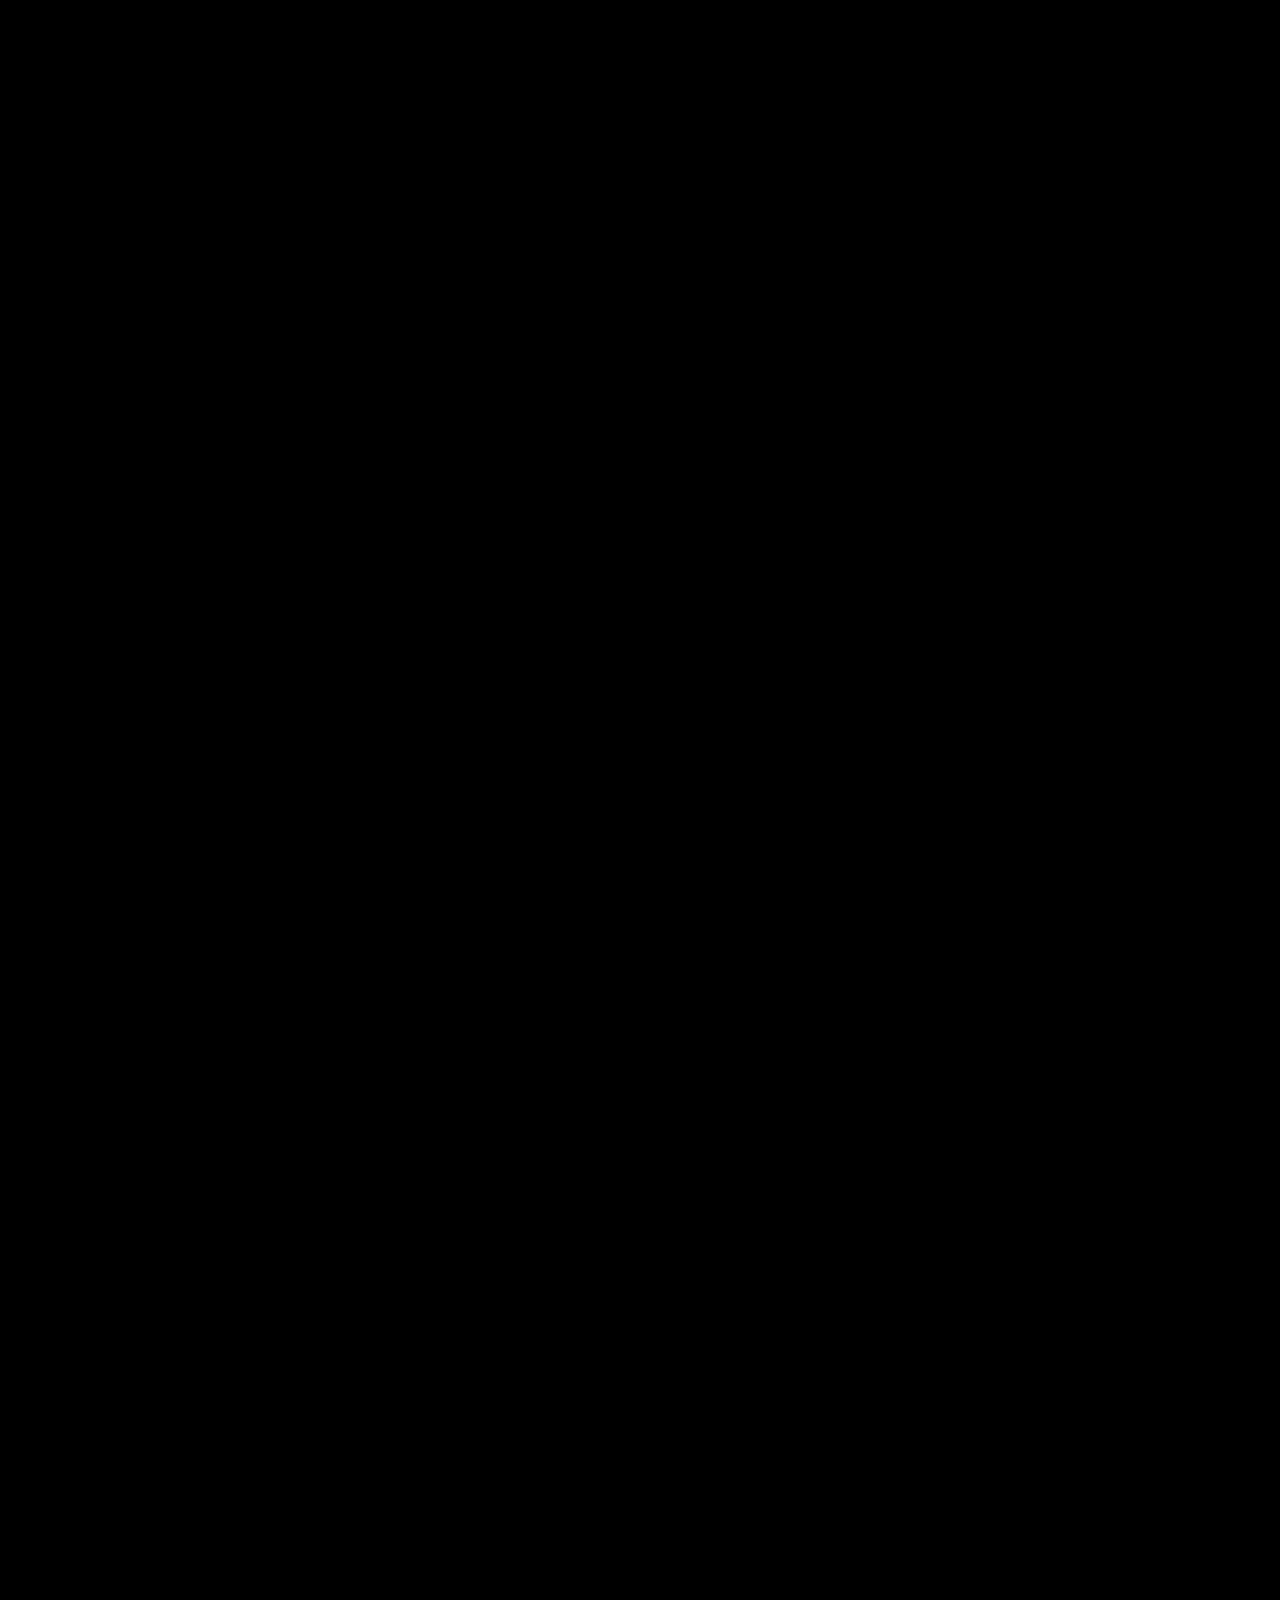
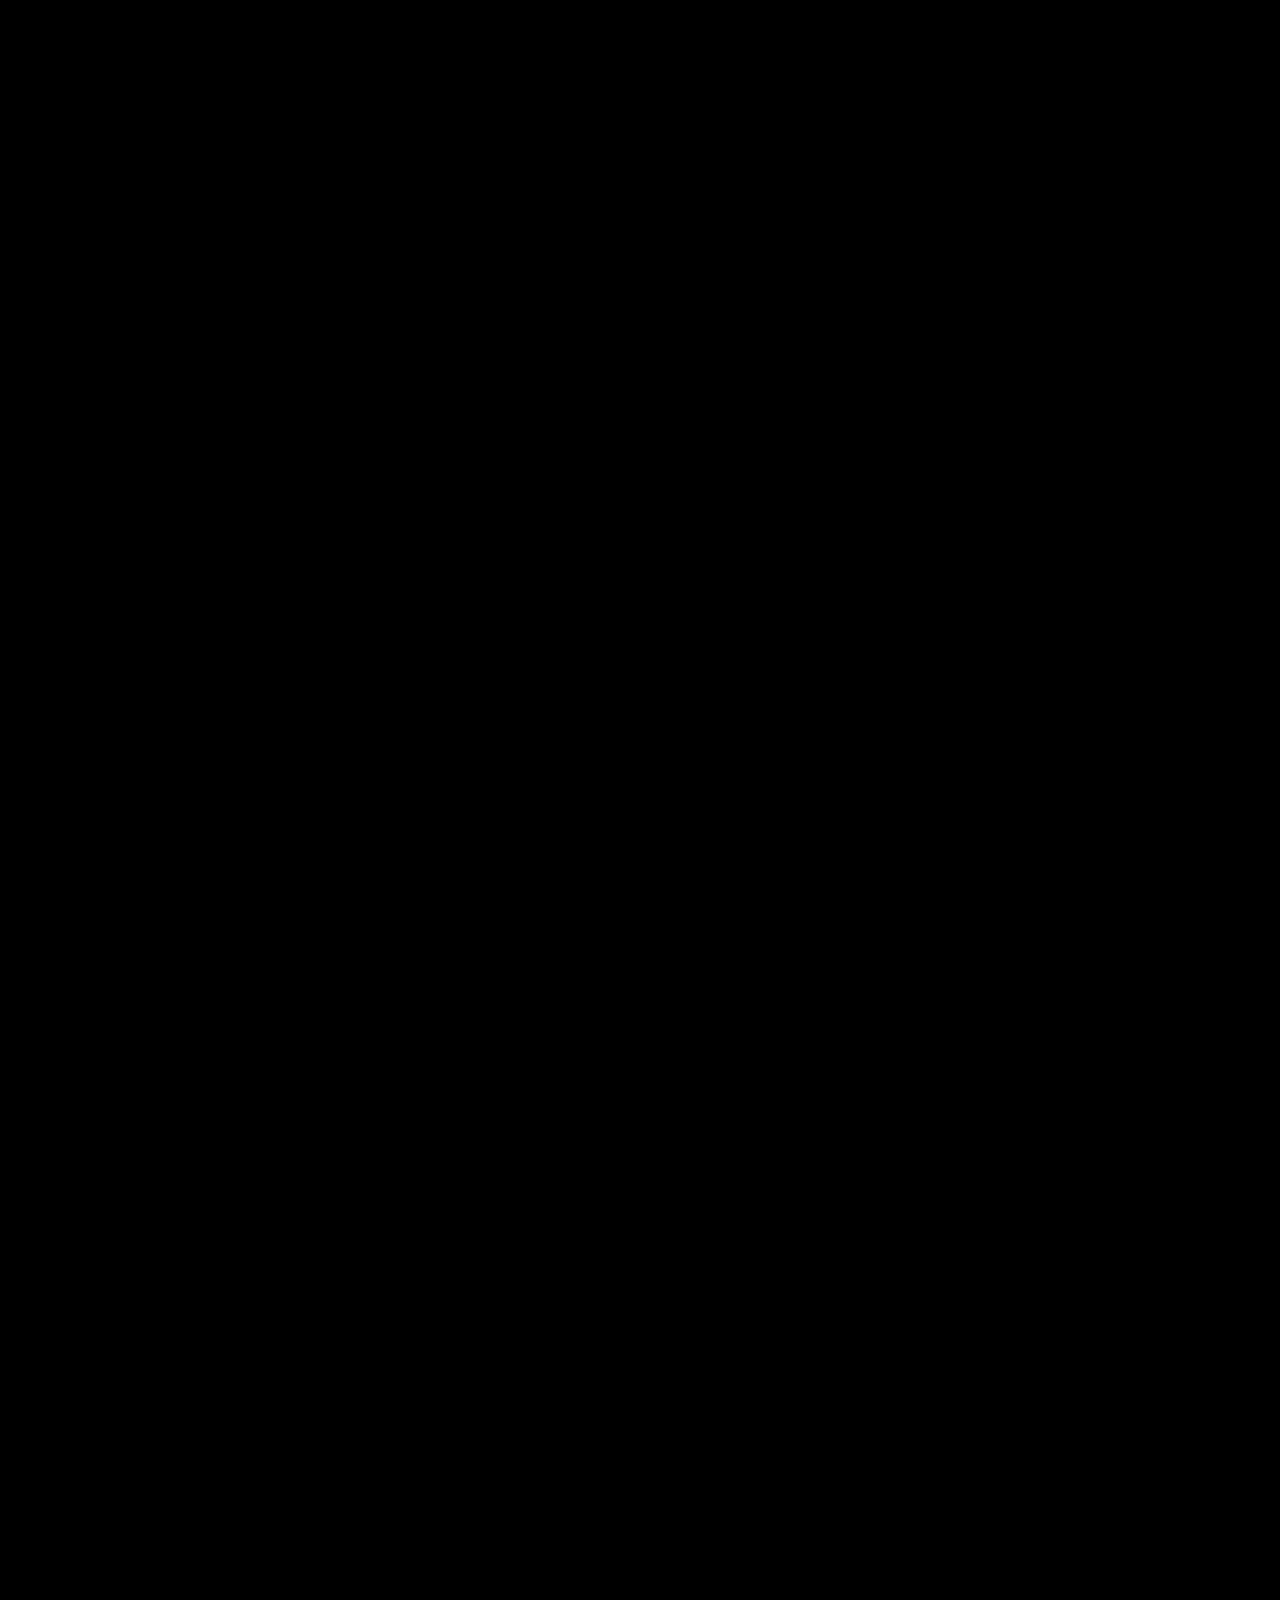
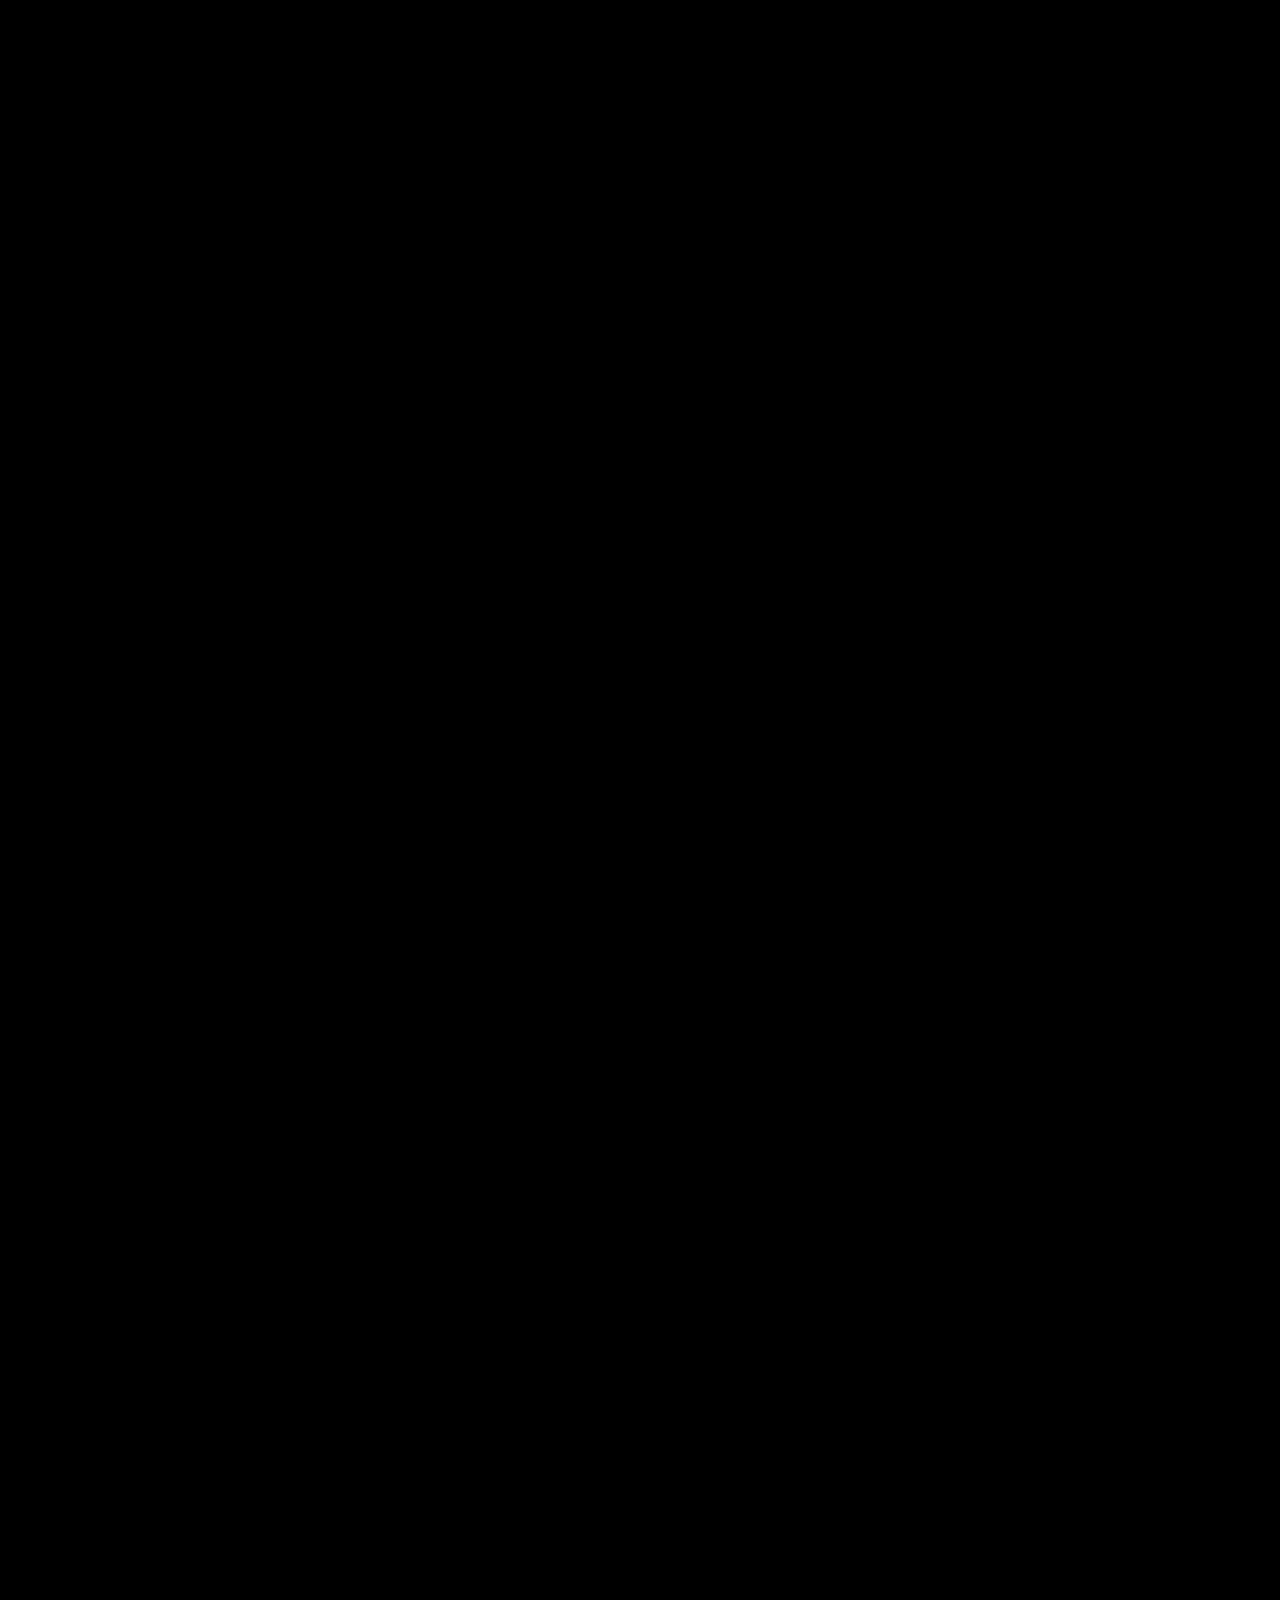
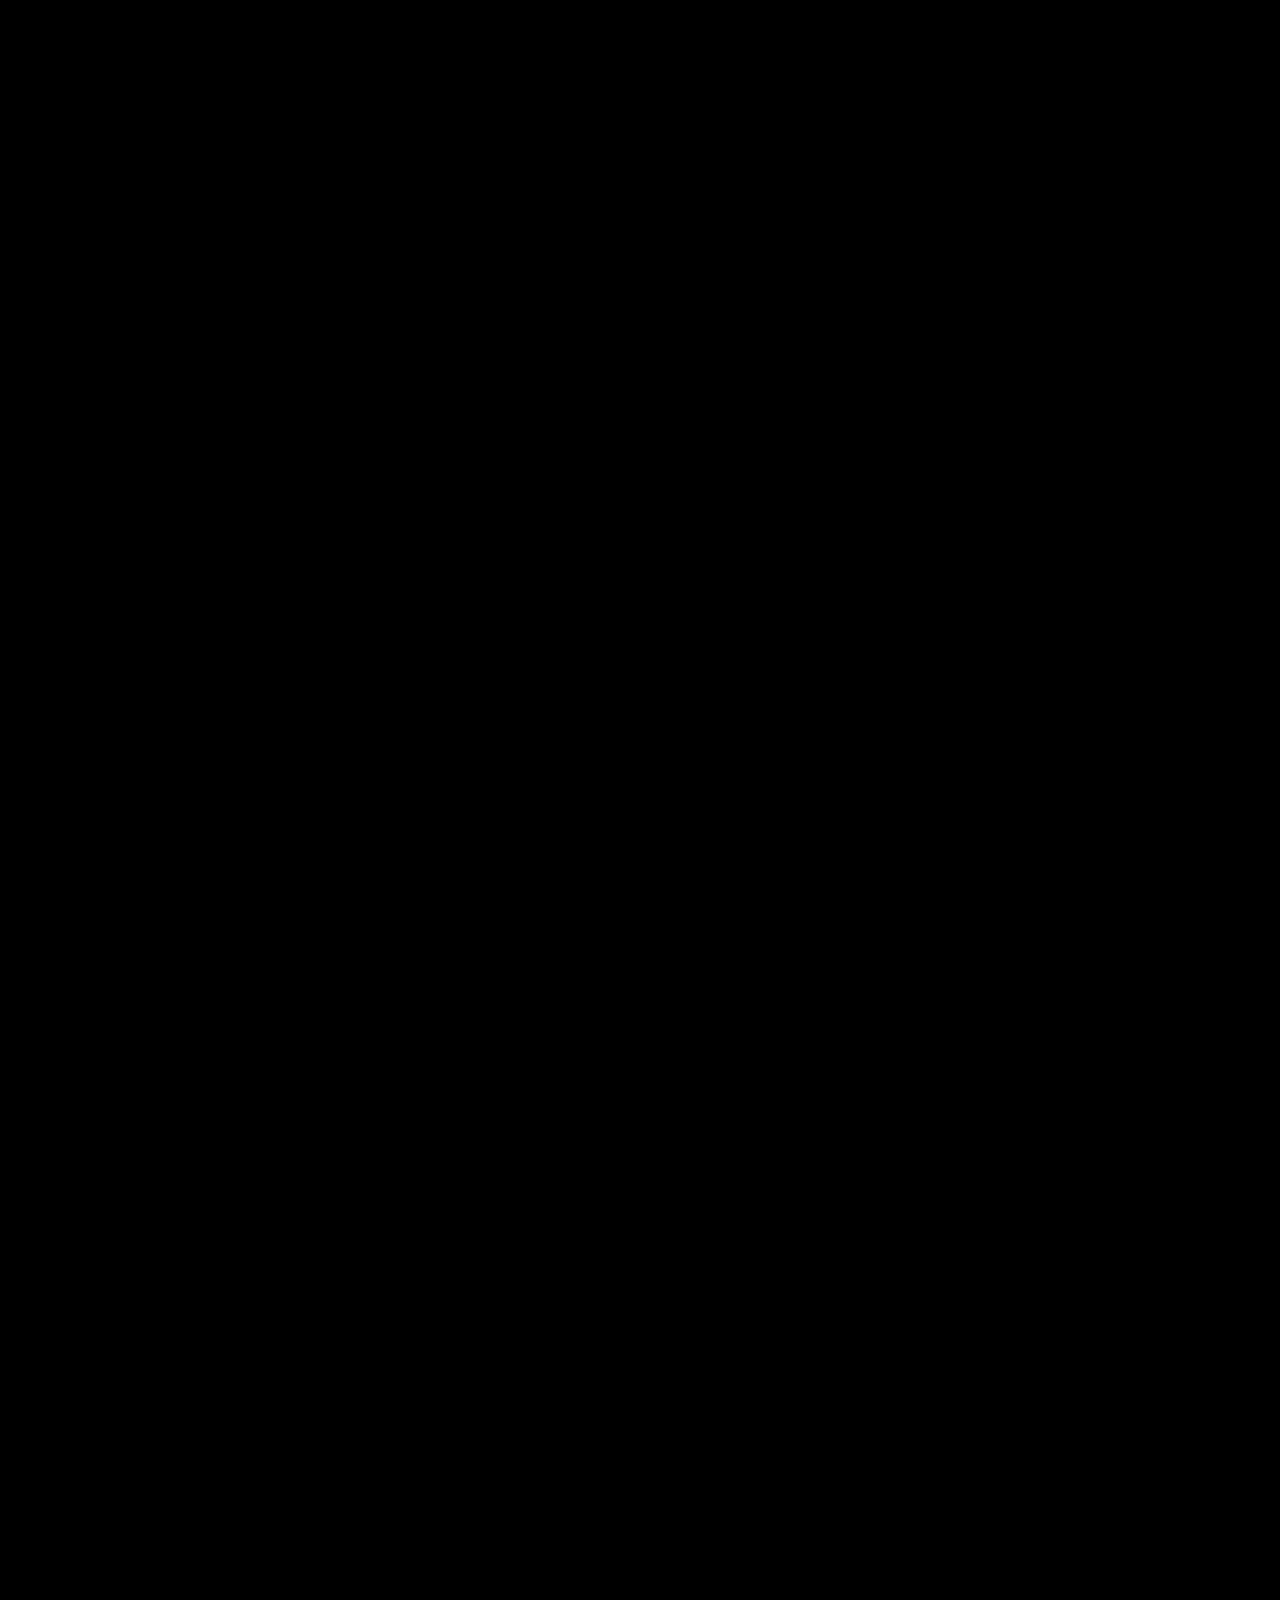
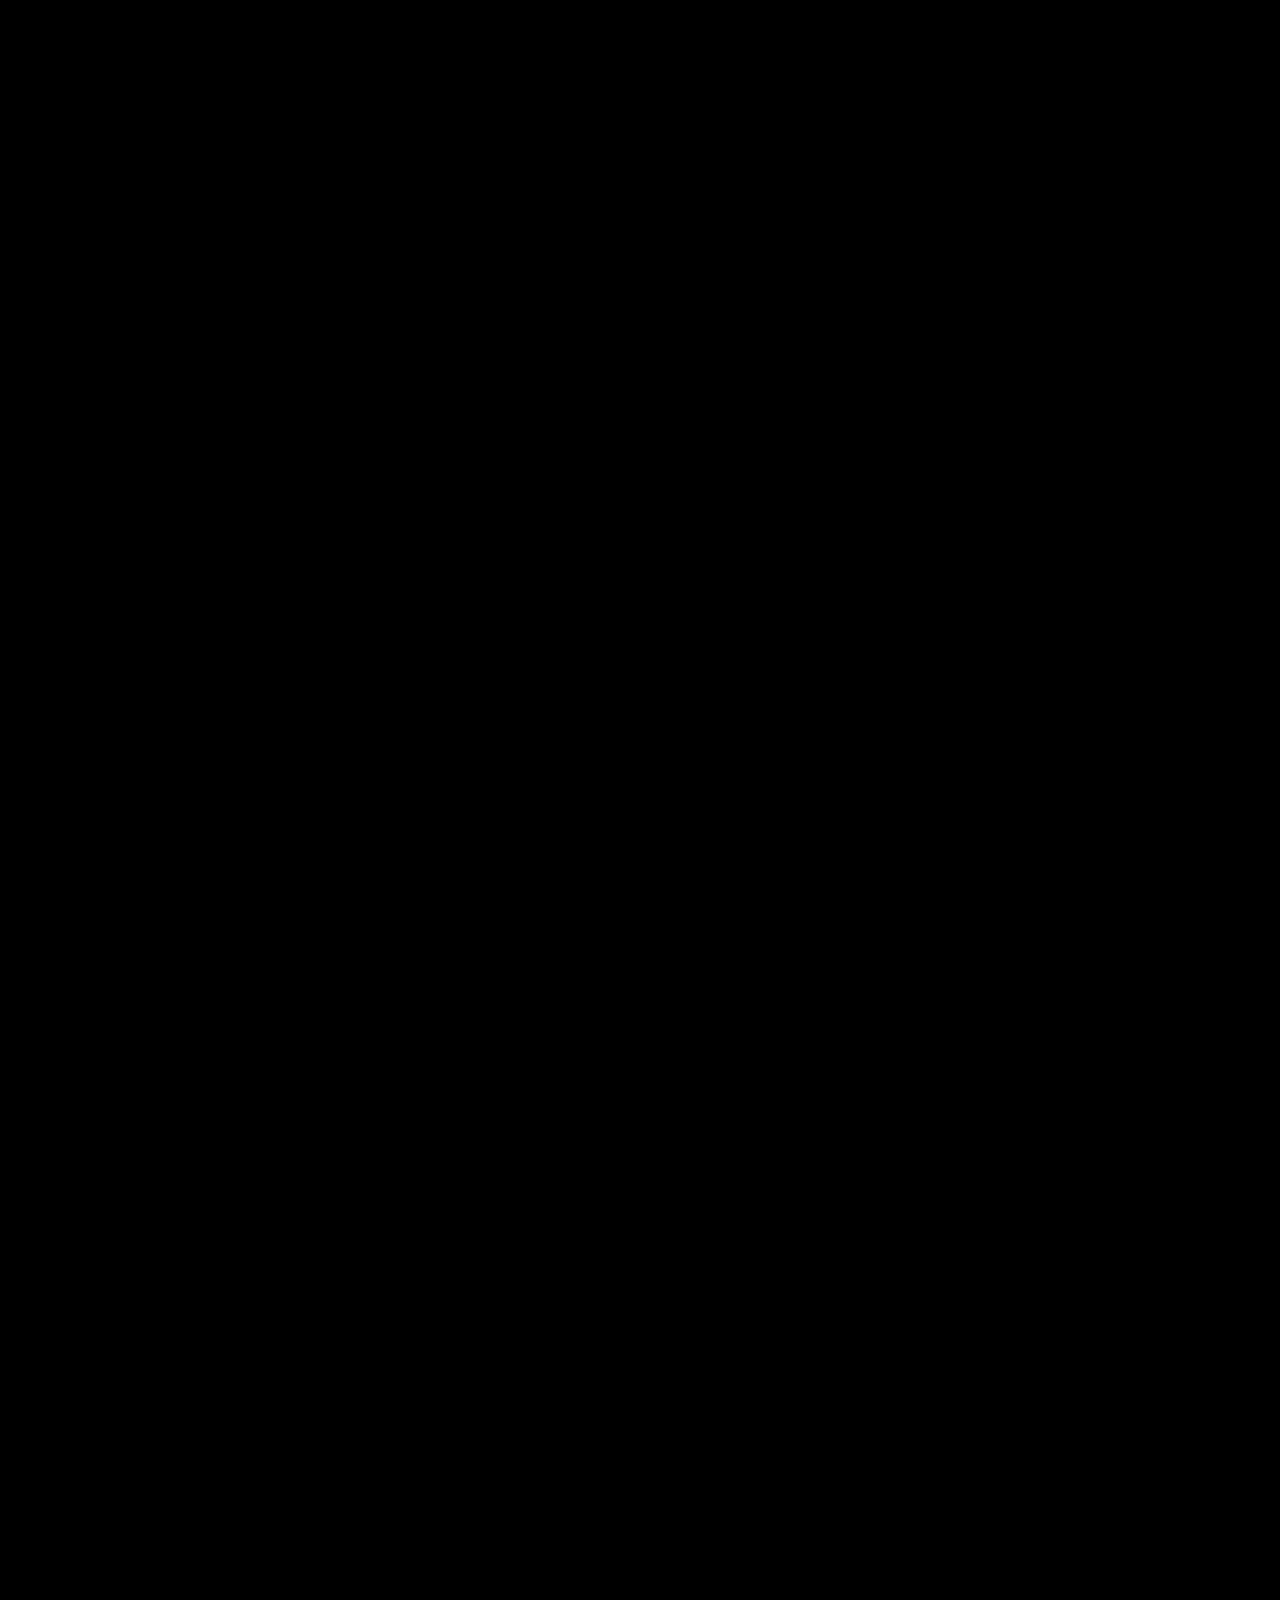
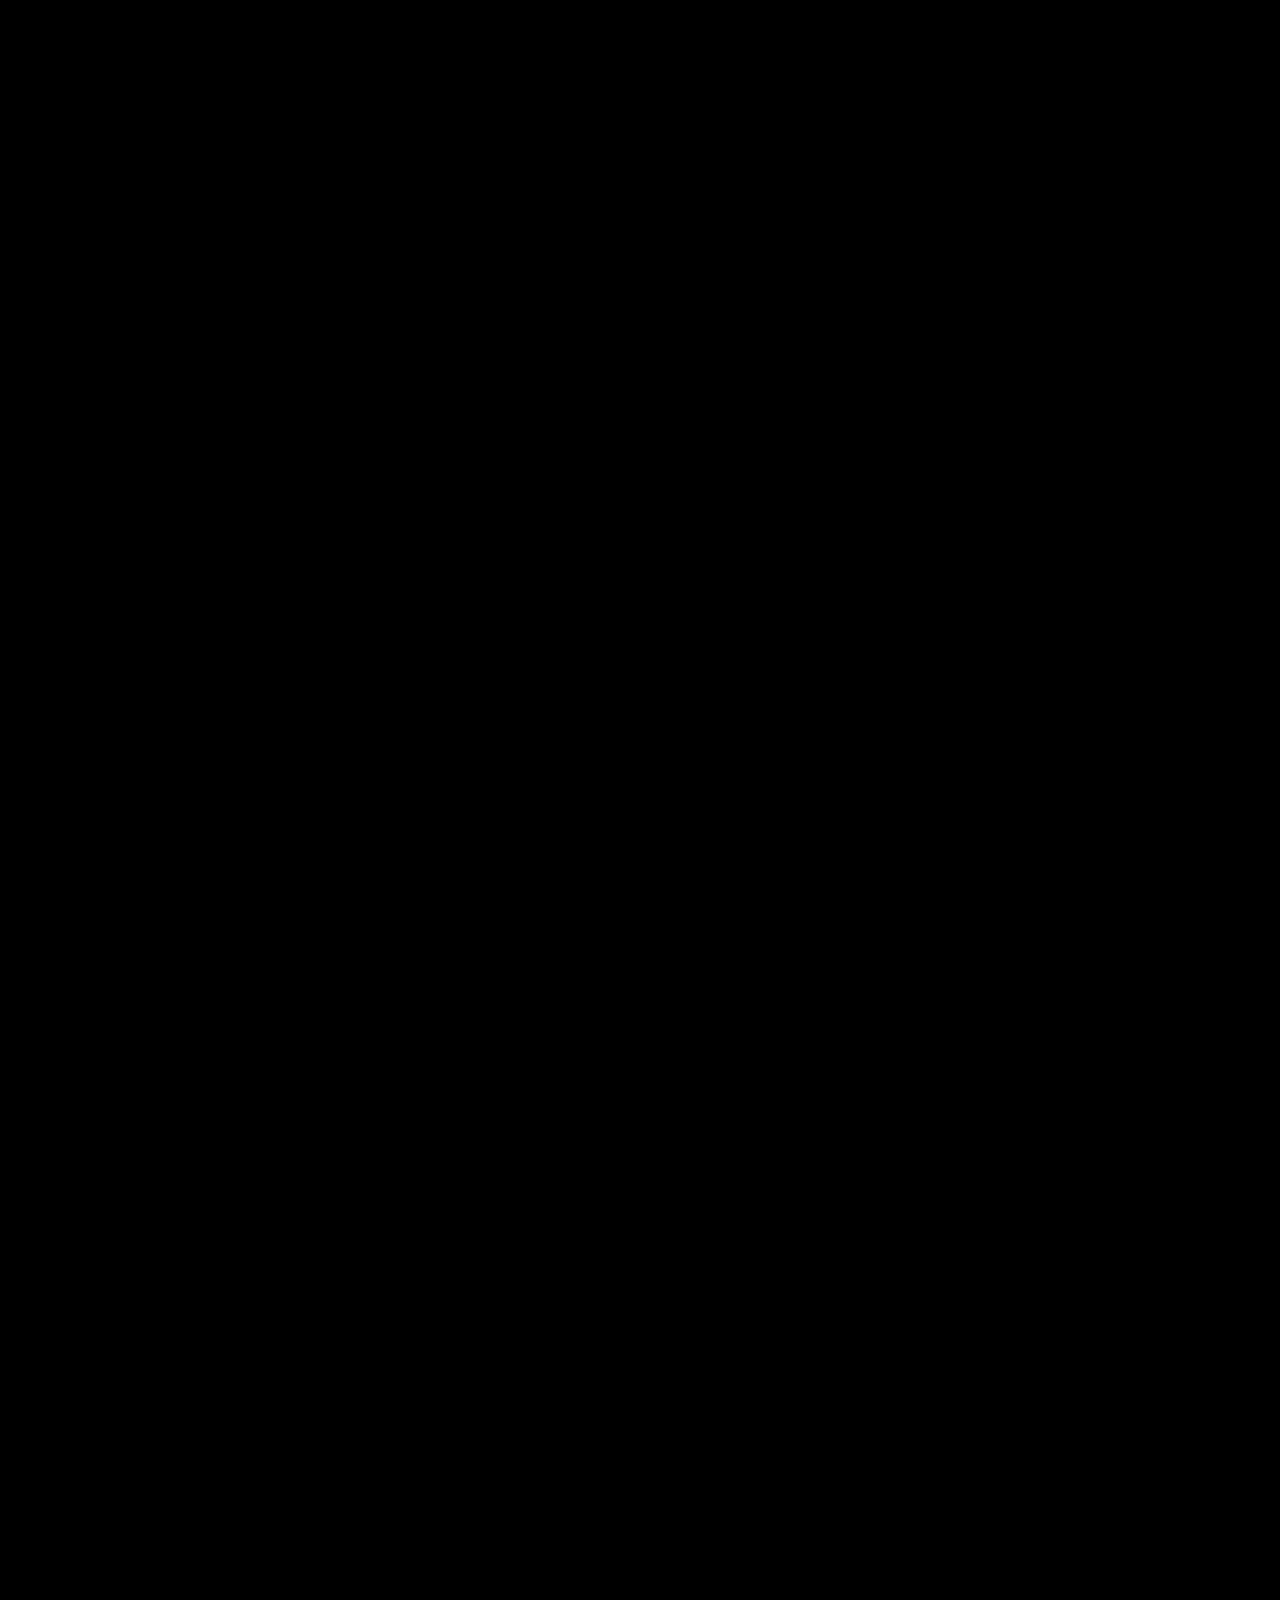
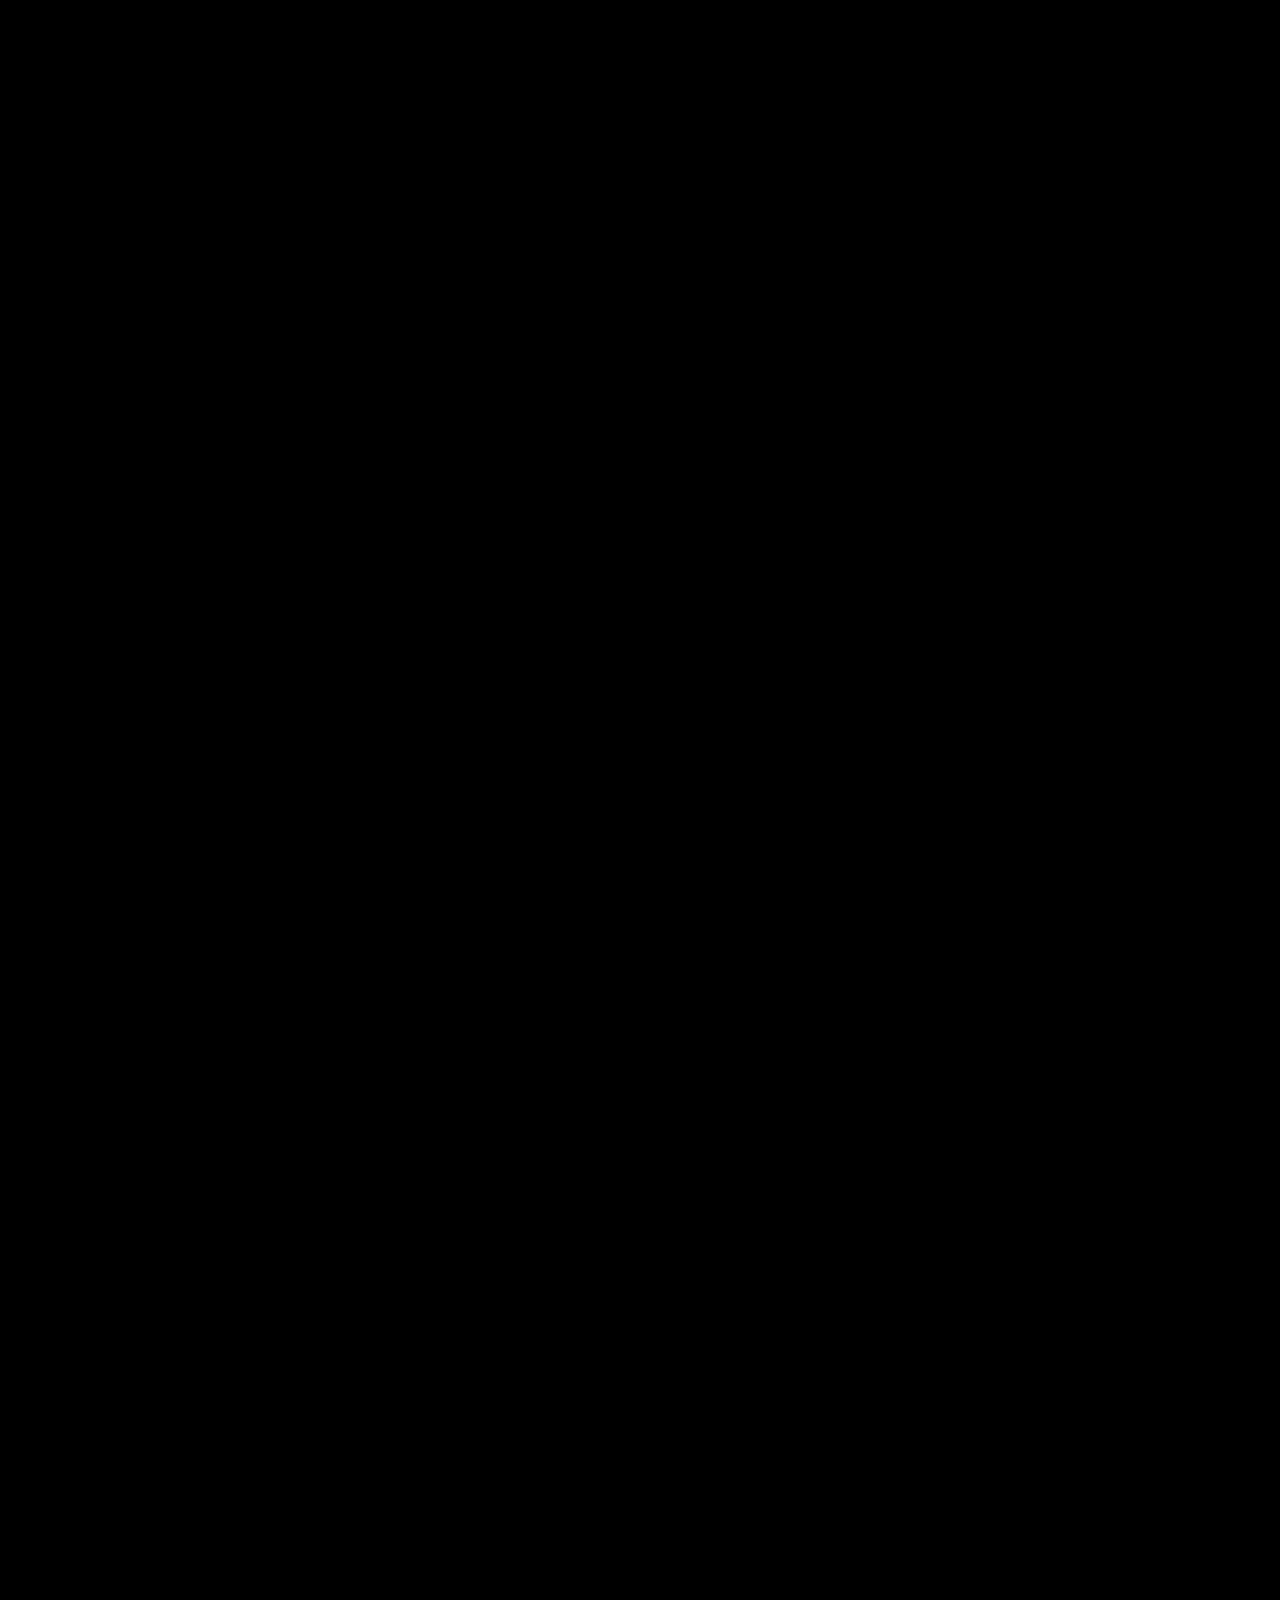
==== commit 49ca3609: "Add GLITCH immersive scroll experience: descent into underground rave beneath Aarhus Single self-con" ====
--- a/index.html
+++ b/index.html
@@ -1,778 +1,957 @@
 <!DOCTYPE html>
 <html lang="en">
 <head>
-  <meta charset="UTF-8" />
-  <meta name="viewport" content="width=device-width, initial-scale=1.0, user-scalable=no" />
-  <title>Paper Samurai Clicker</title>
-  <style>
-    :root {
-      --ink: #1e1b18;
-      --crimson: #b50b1a;
-      --crimson-soft: rgba(181, 11, 26, 0.18);
-      --gold: #c49b3b;
-      --paper: #f5f0e6;
-      --shadow: rgba(0, 0, 0, 0.14);
-      --jade: #1f7a5c;
-    }
-
-    * {
-      box-sizing: border-box;
-      -webkit-tap-highlight-color: transparent;
-      touch-action: none;
-      user-select: none;
-    }
-
-    body {
-      margin: 0;
-      min-height: 100vh;
-      display: flex;
-      align-items: center;
-      justify-content: center;
-      font-family: 'Helvetica Neue', Arial, sans-serif;
-      color: var(--ink);
-      background:
-        radial-gradient(circle at 10% 20%, rgba(0,0,0,0.04) 0, rgba(0,0,0,0.04) 25%, transparent 26%),
-        radial-gradient(circle at 80% 30%, rgba(0,0,0,0.03) 0, rgba(0,0,0,0.03) 23%, transparent 24%),
-        repeating-linear-gradient(0deg, rgba(0,0,0,0.03) 0, rgba(0,0,0,0.03) 1px, transparent 1px, transparent 12px),
-        var(--paper);
-      overflow: hidden;
-      padding: 1rem;
-    }
-
-    .scroll {
-      width: min(460px, 96vw);
-      background: linear-gradient(180deg, #f7f2e8 0%, #efe5d7 100%);
-      border: 10px solid var(--ink);
-      border-image: linear-gradient(180deg, #2b221d, #4c3a2d) 1;
-      box-shadow: 0 18px 40px var(--shadow), inset 0 0 0 2px rgba(0,0,0,0.05);
-      border-radius: 18px;
-      overflow: hidden;
-      position: relative;
-      max-height: 92vh;
-      display: flex;
-      flex-direction: column;
-    }
-
-    header {
-      padding: 16px 18px 12px;
-      text-align: center;
-      border-bottom: 2px solid rgba(0, 0, 0, 0.08);
-      background: linear-gradient(135deg, rgba(255,255,255,0.7), rgba(255,255,255,0.3));
-      backdrop-filter: blur(6px);
-      position: sticky;
-      top: 0;
-      z-index: 4;
-    }
-
-    h1 {
-      margin: 0;
-      font-size: clamp(1.35rem, 5vw, 1.8rem);
-      letter-spacing: 0.08em;
-      text-transform: uppercase;
-    }
-
-    .kanji-tag {
-      display: inline-block;
-      padding: 6px 14px;
-      margin-top: 8px;
-      background: var(--crimson);
-      color: #fff;
-      border-radius: 999px;
-      letter-spacing: 0.12em;
-      font-weight: 700;
-      box-shadow: 0 10px 20px rgba(181, 11, 26, 0.25);
-    }
-
-    .stats {
-      display: grid;
-      grid-template-columns: repeat(3, 1fr);
-      gap: 10px;
-      padding: 12px 14px;
-      background: rgba(255,255,255,0.9);
-      font-weight: 700;
-      font-size: 1rem;
-      border-bottom: 1px solid rgba(0,0,0,0.08);
-      z-index: 3;
-      position: sticky;
-      top: 74px;
-    }
-
-    .stat-block {
-      background: rgba(0,0,0,0.02);
-      border-radius: 12px;
-      padding: 10px;
-      border: 1px solid rgba(0,0,0,0.06);
-      box-shadow: inset 0 0 0 1px rgba(255,255,255,0.6);
-    }
-
-    .stat-label {
-      color: rgba(0,0,0,0.55);
-      font-size: 0.82rem;
-      font-weight: 600;
-    }
-
-    .big {
-      font-size: 1.2rem;
-      line-height: 1.2;
-    }
-
-    .progress-bar {
-      height: 8px;
-      background: rgba(0,0,0,0.06);
-      border-radius: 10px;
-      overflow: hidden;
-      margin-top: 6px;
-    }
-
-    .progress-fill {
-      height: 100%;
-      width: 0%;
-      background: linear-gradient(90deg, var(--crimson), #e2555f);
-      transition: width 160ms ease;
-    }
-
-    .arena {
-      position: relative;
-      flex: 1;
-      min-height: 360px;
-      background:
-        repeating-linear-gradient(180deg, rgba(0,0,0,0.06) 0, rgba(0,0,0,0.06) 1px, transparent 1px, transparent 18px),
-        linear-gradient(135deg, rgba(255,255,255,0.82), rgba(255,255,255,0.68));
-      overflow: hidden;
-      padding: 12px;
-    }
-
-    .parchment-edge {
-      position: absolute;
-      inset: 0;
-      pointer-events: none;
-      background: linear-gradient(0deg, rgba(0,0,0,0.05), transparent 25%),
-        linear-gradient(180deg, rgba(0,0,0,0.05), transparent 25%);
-      mix-blend-mode: multiply;
-      z-index: 1;
-    }
-
-    .centerpiece {
-      position: relative;
-      width: 220px;
-      height: 220px;
-      margin: 12px auto;
-      border-radius: 50%;
-      background: radial-gradient(circle at 30% 30%, rgba(0,0,0,0.1), transparent 45%), #fdfaf4;
-      border: 6px double rgba(0,0,0,0.12);
-      box-shadow: inset 0 0 0 2px rgba(0,0,0,0.05), 0 18px 40px rgba(0,0,0,0.12);
-      display: grid;
-      place-items: center;
-      overflow: hidden;
-      z-index: 2;
-    }
-
-    .charm {
-      position: relative;
-      width: 160px;
-      height: 160px;
-      border-radius: 28px;
-      background: linear-gradient(160deg, rgba(255,255,255,0.9), rgba(255,255,255,0.7));
-      border: 3px solid rgba(0,0,0,0.08);
-      box-shadow: inset 0 0 0 2px rgba(0,0,0,0.06), 0 16px 24px rgba(0,0,0,0.16);
-      display: grid;
-      place-items: center;
-      font-size: 3rem;
-      letter-spacing: 0.08em;
-      transition: transform 80ms ease;
-    }
-
-    .charm.pressed {
-      transform: scale(0.96);
-    }
-
-    .charm::after {
-      content: '✦';
-      position: absolute;
-      inset: 10px;
-      border-radius: 22px;
-      border: 1px dashed rgba(0,0,0,0.12);
-      color: rgba(0,0,0,0.08);
-      display: grid;
-      place-items: center;
-      letter-spacing: 1.2em;
-      font-size: 1.1rem;
-    }
-
-    .combo-pill {
-      display: inline-flex;
-      align-items: center;
-      gap: 8px;
-      padding: 10px 16px;
-      background: rgba(181, 11, 26, 0.12);
-      border-radius: 14px;
-      border: 1px solid rgba(181, 11, 26, 0.35);
-      color: var(--crimson);
-      font-weight: 800;
-      letter-spacing: 0.05em;
-      box-shadow: 0 10px 18px rgba(181, 11, 26, 0.15);
-      transform: scale(1);
-      transition: transform 120ms ease;
-    }
-
-    .combo-pill.pop {
-      animation: pop 220ms ease;
-    }
-
-    @keyframes pop {
-      0% { transform: scale(1); }
-      45% { transform: scale(1.14); }
-      100% { transform: scale(1); }
-    }
-
-    .slash-mark {
-      position: absolute;
-      width: 180px;
-      height: 7px;
-      background: linear-gradient(90deg, transparent, rgba(181,11,26,0.9) 40%, rgba(181,11,26,0.9) 60%, transparent);
-      transform-origin: center;
-      pointer-events: none;
-      filter: drop-shadow(0 6px 8px rgba(181,11,26,0.35));
-      animation: slash 450ms ease-out forwards;
-      z-index: 3;
-    }
-
-    @keyframes slash {
-      0% { opacity: 0; transform: translate(-50%, -50%) scale(0.6) rotate(var(--rot)); }
-      45% { opacity: 1; transform: translate(-50%, -50%) scale(1.05) rotate(var(--rot)); }
-      100% { opacity: 0; transform: translate(-50%, -50%) scale(1.2) rotate(var(--rot)); }
-    }
-
-    .combo-burst {
-      position: absolute;
-      font-weight: 900;
-      color: var(--crimson);
-      text-shadow: 0 6px 12px rgba(181,11,26,0.25);
-      animation: burst 700ms ease-out forwards;
-      pointer-events: none;
-      z-index: 4;
-    }
-
-    @keyframes burst {
-      0% { transform: translate(-50%, -50%) scale(0.6); opacity: 0; }
-      40% { transform: translate(-50%, -50%) scale(1.3); opacity: 1; }
-      100% { transform: translate(-50%, -80%) scale(1); opacity: 0; }
-    }
-
-    .floating-paper {
-      position: absolute;
-      top: -20px;
-      width: 12px;
-      height: 28px;
-      background: rgba(255,255,255,0.85);
-      border-radius: 4px;
-      box-shadow: 0 8px 14px rgba(0,0,0,0.08);
-      animation: drift 6s linear infinite;
-      opacity: 0.7;
-      z-index: 0;
-    }
-
-    @keyframes drift {
-      0% { transform: translateY(0) rotate(0deg); }
-      100% { transform: translateY(420px) rotate(120deg); }
-    }
-
-    .shop {
-      padding: 12px 14px 16px;
-      background: rgba(255,255,255,0.9);
-      border-top: 1px solid rgba(0,0,0,0.08);
-      max-height: 36vh;
-      overflow: auto;
-      z-index: 2;
-    }
-
-    .shop h2 {
-      margin: 0 0 8px;
-      font-size: 1.05rem;
-      letter-spacing: 0.06em;
-      text-transform: uppercase;
-    }
-
-    .upgrade {
-      display: flex;
-      align-items: center;
-      justify-content: space-between;
-      gap: 10px;
-      padding: 10px 12px;
-      margin-bottom: 10px;
-      background: rgba(0,0,0,0.02);
-      border-radius: 12px;
-      border: 1px solid rgba(0,0,0,0.06);
-      box-shadow: inset 0 0 0 1px rgba(255,255,255,0.6);
-      transition: transform 120ms ease, box-shadow 120ms ease, border 120ms ease;
-    }
-
-    .upgrade.affordable {
-      border-color: rgba(181,11,26,0.35);
-      box-shadow: 0 10px 18px rgba(181, 11, 26, 0.12), inset 0 0 0 1px rgba(255,255,255,0.8);
-      transform: translateY(-2px);
-    }
-
-    .upgrade.disabled {
-      opacity: 0.55;
-    }
-
-    .upgrade-info {
-      flex: 1;
-      display: flex;
-      flex-direction: column;
-      gap: 4px;
-    }
-
-    .upgrade-title {
-      font-weight: 800;
-      letter-spacing: 0.02em;
-    }
-
-    .upgrade-desc {
-      color: rgba(0,0,0,0.64);
-      font-size: 0.9rem;
-      line-height: 1.2;
-    }
-
-    .price {
-      font-weight: 800;
-      color: var(--ink);
-    }
-
-    .pill {
-      display: inline-flex;
-      align-items: center;
-      gap: 6px;
-      padding: 8px 12px;
-      border-radius: 12px;
-      background: rgba(0,0,0,0.06);
-      font-weight: 700;
-      font-size: 0.9rem;
-    }
-
-    .pill.rare {
-      background: rgba(31, 122, 92, 0.14);
-      color: var(--jade);
-    }
-
-    .footer {
-      padding: 12px 14px 16px;
-      text-align: center;
-      font-size: 0.92rem;
-      background: rgba(255,255,255,0.88);
-      border-top: 1px solid rgba(0,0,0,0.08);
-      color: rgba(0,0,0,0.65);
-    }
-
-    @media (max-height: 700px) {
-      .scroll { max-height: unset; }
-      .shop { max-height: 42vh; }
-    }
-  </style>
+<meta charset="UTF-8">
+<meta name="viewport" content="width=device-width, initial-scale=1.0, viewport-fit=cover">
+<title>GLITCH — Beneath Aarhus</title>
+<meta name="description" content="A forbidden descent into GLITCH. An underground rave beneath Aarhus that shouldn't exist.">
+<style>
+/* ============================================================
+   GLITCH — DESCENT INTO THE UNDERCITY
+   Hazard Yellow / Matte Black / Concrete Grey / White Strobe
+   Accents: Neon Purple / Electric Blue / Acid Green
+   ============================================================ */
+:root{
+  --hazard:#f7d100;
+  --black:#0a0a0a;
+  --concrete:#3a3a3c;
+  --purple:#b14bff;
+  --blue:#2fb8ff;
+  --acid:#9dff2f;
+  --pulse:0;        /* 0..1 kick envelope, set by JS         */
+  --depth:0;        /* 0..1 journey progress, set by JS      */
+  --fontstack:"Arial Black","Archivo Black",Impact,sans-serif;
+  --mono:"Courier New",ui-monospace,monospace;
+}
+*{margin:0;padding:0;box-sizing:border-box}
+html{scroll-behavior:auto}
+body{
+  background:#000;
+  color:#e8e8e8;
+  font-family:var(--mono);
+  overflow-x:hidden;
+}
+::selection{background:var(--hazard);color:#000}
+
+/* ---------- scroll driver ---------- */
+#scroll-space{height:1600vh;position:relative;z-index:0}
+
+/* ---------- fixed stage ---------- */
+#stage{
+  position:fixed;inset:0;overflow:hidden;
+  background:#000;
+  perspective:700px;
+  perspective-origin:50% 48%;
+}
+#tilt{position:absolute;inset:0;transform-style:preserve-3d}
+#world{position:absolute;inset:0;transform-style:preserve-3d;will-change:transform}
+
+/* ---------- tunnel segments ---------- */
+.seg{
+  position:absolute;left:50%;top:50%;
+  transform-style:preserve-3d;
+  --fog:0;--ci:0;--h:265;
+}
+.plane{position:absolute;backface-visibility:hidden;overflow:hidden}
+.plane .fogv{
+  position:absolute;inset:0;background:#000;
+  opacity:var(--fog);pointer-events:none;z-index:9;
+}
+/* concrete walls */
+.wall{
+  background:
+    radial-gradient(120% 60% at 30% 20%, rgba(255,255,255,.045), transparent 60%),
+    radial-gradient(90% 50% at 70% 80%, rgba(0,0,0,.5), transparent 60%),
+    linear-gradient(180deg,#2e2e30 0%,#262628 35%,#1d1d1f 70%,#141415 100%);
+  box-shadow:inset 0 0 80px rgba(0,0,0,.7);
+}
+.wall::before{ /* panel seams */
+  content:"";position:absolute;inset:0;
+  background:
+    repeating-linear-gradient(90deg, transparent 0 118px, rgba(0,0,0,.45) 118px 121px),
+    repeating-linear-gradient(0deg, transparent 0 160px, rgba(0,0,0,.35) 160px 162px);
+}
+.wall::after{ /* damp stains + accent wash deeper down */
+  content:"";position:absolute;inset:0;
+  background:
+    radial-gradient(40% 70% at 15% 100%, rgba(0,0,0,.55), transparent 70%),
+    radial-gradient(50% 80% at 85% 100%, hsla(var(--h),100%,60%,calc(var(--ci)*.16)), transparent 70%);
+}
+.floor{
+  background:
+    radial-gradient(28% 22% at 30% 40%, rgba(160,190,210,.10), transparent 70%),
+    radial-gradient(20% 16% at 68% 70%, rgba(160,190,210,.08), transparent 70%),
+    radial-gradient(34% 26% at 50% 20%, hsla(var(--h),100%,65%,calc(var(--ci)*.13)), transparent 75%),
+    linear-gradient(180deg,#101011,#0a0a0b);
+}
+.floor::before{ /* wet sheen reacting to the light pulse */
+  content:"";position:absolute;inset:0;
+  background:
+    radial-gradient(30% 24% at 30% 40%, hsla(var(--h),100%,75%,.35), transparent 70%),
+    radial-gradient(22% 18% at 68% 70%, rgba(255,255,255,.25), transparent 70%);
+  opacity:calc(var(--pulse)*var(--ci)*.9 + .05);
+  mix-blend-mode:screen;
+}
+.ceil{
+  background:
+    repeating-linear-gradient(to right,
+      #0c0c0d 0 26px, #161617 26px 34px, #0c0c0d 34px 60px,
+      #1a1a1c 60px 70px, #0c0c0d 70px 140px),
+    linear-gradient(180deg,#0e0e0f,#080809);
+}
+/* fluorescent tube */
+.tube{
+  position:absolute;left:20%;right:20%;top:46%;height:8px;border-radius:4px;
+  background:#fff;
+  box-shadow:0 0 18px 4px rgba(255,255,255,.85),0 0 80px 30px rgba(220,235,255,.35);
+  animation:flick 7s steps(1) infinite;
+}
+.tube.dead{background:#222;box-shadow:none;animation:none}
+.tube .glow{
+  position:absolute;inset:-30px -40px;border-radius:50%;
+  background:radial-gradient(closest-side,rgba(255,255,255,.5),transparent);
+  opacity:calc(.25 + var(--pulse)*.75);
+}
+@keyframes flick{
+  0%,100%{opacity:1} 7%{opacity:.2} 8%{opacity:1} 9%{opacity:.4} 10%{opacity:1}
+  43%{opacity:1} 44%{opacity:.1} 46%{opacity:1}
+  71%{opacity:1} 72%{opacity:.35} 73%{opacity:1} 74%{opacity:.1} 75%{opacity:1}
+}
+/* caution tape */
+.tape{
+  position:absolute;left:-4%;right:-4%;height:26px;
+  background:repeating-linear-gradient(45deg,var(--hazard) 0 18px,#0d0d0d 18px 36px);
+  box-shadow:0 2px 8px rgba(0,0,0,.8);
+  opacity:.92;
+}
+/* graffiti */
+.graf{
+  position:absolute;font-family:var(--fontstack);font-weight:900;
+  letter-spacing:.04em;white-space:nowrap;
+  color:hsla(var(--h),100%,62%,calc(.25 + var(--ci)*.75));
+  text-shadow:0 0 14px hsla(var(--h),100%,60%,calc(var(--ci)*.9)),2px 2px 0 rgba(0,0,0,.7);
+  transform-origin:left center;
+}
+.graf.drip::after{
+  content:"";position:absolute;left:8%;top:90%;width:3px;height:1.1em;
+  background:linear-gradient(hsla(var(--h),100%,62%,.6),transparent);
+}
+/* warning signs */
+.sign{
+  position:absolute;padding:10px 14px;background:var(--hazard);color:#0a0a0a;
+  font-family:var(--fontstack);font-size:15px;letter-spacing:.08em;
+  border:3px solid #0a0a0a;box-shadow:0 4px 14px rgba(0,0,0,.7);
+  text-align:center;line-height:1.25;
+}
+.sign small{display:block;font-family:var(--mono);font-weight:700;font-size:10px;letter-spacing:.15em}
+.sign.rust{filter:saturate(.6) brightness(.8)}
+.sign.distort{animation:signwarp 1.3s steps(2) infinite}
+@keyframes signwarp{
+  0%,100%{transform:skewX(0) translateX(0)}
+  25%{transform:skewX(-6deg) translateX(-3px)}
+  50%{transform:skewX(3deg) translateX(2px) scaleY(1.05)}
+  75%{transform:skewX(-2deg) translateX(-1px)}
+}
+/* pipes on walls */
+.pipe{
+  position:absolute;left:0;right:0;height:18px;border-radius:9px;
+  background:linear-gradient(180deg,#4a4a4e,#222 60%,#39393d);
+  box-shadow:0 4px 10px rgba(0,0,0,.7);
+}
+.pipe::before{content:"";position:absolute;left:12%;top:-4px;width:10px;height:26px;background:#2b2b2e;border-radius:3px}
+.pipe::after{content:"";position:absolute;right:18%;top:-4px;width:10px;height:26px;background:#2b2b2e;border-radius:3px}
+/* hanging cable */
+.cable{
+  position:absolute;border:3px solid #161617;border-top:none;
+  border-radius:0 0 50% 50%/0 0 100% 100%;
+  border-color:transparent transparent #1c1c1e transparent;
+}
+/* broken cctv */
+.cctv{
+  position:absolute;width:46px;height:26px;background:#222;border-radius:4px;
+  transform:rotate(18deg);box-shadow:0 3px 8px rgba(0,0,0,.8);
+}
+.cctv::before{content:"";position:absolute;right:-8px;top:7px;width:12px;height:12px;background:#111;border-radius:50%;border:2px solid #333}
+.cctv::after{
+  content:"";position:absolute;left:6px;top:9px;width:7px;height:7px;border-radius:50%;
+  background:#ff2b2b;animation:cam 2.4s steps(1) infinite;
+}
+@keyframes cam{0%,18%,100%{opacity:0}10%,14%{opacity:1}}
+/* construction barrier */
+.barrier{
+  position:absolute;width:200px;height:30px;
+  background:repeating-linear-gradient(-45deg,var(--hazard) 0 16px,#101010 16px 32px);
+  border:3px solid #0a0a0a;box-shadow:0 6px 12px rgba(0,0,0,.8);
+}
+.barrier::before,.barrier::after{
+  content:"";position:absolute;top:100%;width:8px;height:46px;background:#1a1a1b;
+}
+.barrier::before{left:14px}.barrier::after{right:14px}
+
+/* ---------- fx canvas ---------- */
+#fx{position:absolute;inset:0;pointer-events:none;z-index:30}
+
+/* ---------- cavern (the reveal) ---------- */
+#cavern{position:absolute;inset:0;opacity:0;pointer-events:none;z-index:20;overflow:hidden}
+#cavern-inner{position:absolute;inset:-8%;will-change:transform}
+.cav-bg{
+  position:absolute;inset:0;
+  background:
+    radial-gradient(120% 90% at 50% 110%, rgba(177,75,255,.22), transparent 55%),
+    radial-gradient(90% 70% at 20% 100%, rgba(47,184,255,.14), transparent 60%),
+    radial-gradient(90% 70% at 80% 100%, rgba(157,255,47,.10), transparent 60%),
+    radial-gradient(140% 100% at 50% 0%, #000 30%, transparent 80%),
+    linear-gradient(180deg,#020203 0%,#08070c 45%,#0d0a14 100%);
+}
+.cav-rock{ /* cavern silhouette edges */
+  position:absolute;inset:0;
+  background:
+    radial-gradient(60% 100% at -8% 50%, #000 38%, transparent 60%),
+    radial-gradient(60% 100% at 108% 50%, #000 38%, transparent 60%),
+    radial-gradient(120% 50% at 50% -18%, #000 45%, transparent 75%);
+}
+.laser{
+  position:absolute;top:-12%;width:3px;height:140%;
+  transform-origin:50% 0;mix-blend-mode:screen;opacity:.8;
+  filter:blur(.5px);
+}
+.laser.b{background:linear-gradient(rgba(47,184,255,.95),transparent 85%);box-shadow:0 0 14px rgba(47,184,255,.8)}
+.laser.p{background:linear-gradient(rgba(177,75,255,.95),transparent 85%);box-shadow:0 0 14px rgba(177,75,255,.8)}
+.laser.g{background:linear-gradient(rgba(157,255,47,.9),transparent 85%);box-shadow:0 0 14px rgba(157,255,47,.7)}
+.laser{animation:sweep 5.5s ease-in-out infinite alternate}
+@keyframes sweep{from{transform:rotate(var(--a0))}to{transform:rotate(var(--a1))}}
+.monolith{
+  position:absolute;bottom:16%;width:6.5%;height:42%;border-radius:6px;
+  background:linear-gradient(180deg,#0c0c10,#121218);
+  box-shadow:
+    inset 0 0 0 2px rgba(255,255,255,.04),
+    0 0 30px var(--mc),
+    inset 0 -40px 60px -30px var(--mc);
+  animation:mono 6s ease-in-out infinite;
+}
+.monolith::before{
+  content:"";position:absolute;inset:8% 30%;
+  background:repeating-linear-gradient(180deg,var(--mc) 0 6px,transparent 6px 26px);
+  opacity:calc(.35 + var(--pulse)*.65);filter:blur(1px);
+}
+@keyframes mono{0%,100%{transform:translateY(0)}50%{transform:translateY(-12px)}}
+.djbooth{
+  position:absolute;left:50%;top:24%;width:300px;height:120px;margin-left:-150px;
+  animation:sway 9s ease-in-out infinite;
+}
+.djbooth .cableL,.djbooth .cableR{
+  position:absolute;top:-220px;width:3px;height:220px;background:linear-gradient(#000,#2a2a2e);
+}
+.djbooth .cableL{left:36px;transform:rotate(7deg)}
+.djbooth .cableR{right:36px;transform:rotate(-7deg)}
+.djbooth .box{
+  position:absolute;inset:0;
+  background:linear-gradient(180deg,#101014,#1a1a22);
+  clip-path:polygon(8% 0,92% 0,100% 100%,0 100%);
+  box-shadow:0 0 40px rgba(177,75,255,.45),inset 0 0 0 2px rgba(255,255,255,.05);
+}
+.djbooth .box::before{ /* led face */
+  content:"";position:absolute;inset:55% 6% 8% 6%;
+  background:repeating-linear-gradient(90deg,var(--purple) 0 10px,var(--blue) 10px 20px,var(--acid) 20px 30px,transparent 30px 34px);
+  opacity:calc(.35 + var(--pulse)*.65);filter:blur(.5px);
+}
+.djbooth .dj{ /* silhouette */
+  position:absolute;left:50%;top:-44px;width:60px;height:48px;margin-left:-30px;
+  background:radial-gradient(circle at 50% 18%, #000 12px, transparent 13px),
+             linear-gradient(#000,#000);
+  clip-path:polygon(28% 35%,72% 35%,86% 100%,14% 100%);
+  filter:drop-shadow(0 0 8px rgba(177,75,255,.5));
+}
+@keyframes sway{0%,100%{transform:rotate(-1.2deg)}50%{transform:rotate(1.2deg)}}
+#crowd{position:absolute;left:-2%;right:-2%;bottom:0;height:24%;display:flex;align-items:flex-end;justify-content:space-around;filter:blur(1px)}
+.raver{
+  width:26px;background:#000;border-radius:12px 12px 0 0;position:relative;
+  animation:bounce 0.86s ease-in-out infinite;
+  box-shadow:0 0 18px rgba(0,0,0,.9);
+}
+.raver::before{ /* head */
+  content:"";position:absolute;left:50%;top:-16px;width:16px;height:16px;margin-left:-8px;
+  border-radius:50%;background:#000;
+}
+.raver.arms::after{ /* raised arm */
+  content:"";position:absolute;left:-7px;top:-10px;width:6px;height:26px;background:#000;
+  border-radius:3px;transform:rotate(28deg);
+}
+@keyframes bounce{0%,100%{transform:translateY(0)}50%{transform:translateY(-9px)}}
+#cav-logo{
+  position:absolute;left:50%;top:9%;transform:translateX(-50%);
+  font-family:var(--fontstack);font-size:clamp(54px,11vw,160px);letter-spacing:.06em;
+  color:#fff;
+  text-shadow:0 0 30px rgba(177,75,255,.9),0 0 90px rgba(47,184,255,.6);
+}
+.glitchtxt{position:relative;display:inline-block}
+.glitchtxt::before,.glitchtxt::after{
+  content:attr(data-t);position:absolute;left:0;top:0;width:100%;overflow:hidden;
+}
+.glitchtxt::before{color:var(--blue);z-index:-1;animation:gl1 2.1s steps(2) infinite}
+.glitchtxt::after{color:var(--purple);z-index:-2;animation:gl2 1.7s steps(2) infinite}
+@keyframes gl1{
+  0%,86%,100%{transform:none;clip-path:inset(0 0 0 0)}
+  88%{transform:translate(-6px,2px);clip-path:inset(12% 0 64% 0)}
+  92%{transform:translate(5px,-2px);clip-path:inset(60% 0 8% 0)}
+  96%{transform:translate(-3px,1px);clip-path:inset(30% 0 40% 0)}
+}
+@keyframes gl2{
+  0%,80%,100%{transform:none;clip-path:inset(0 0 0 0)}
+  84%{transform:translate(6px,-3px);clip-path:inset(40% 0 30% 0)}
+  90%{transform:translate(-5px,3px);clip-path:inset(5% 0 80% 0)}
+  95%{transform:translate(3px,1px);clip-path:inset(70% 0 4% 0)}
+}
+
+/* ---------- overlays ---------- */
+#flash{position:absolute;inset:0;background:#fff;opacity:0;pointer-events:none;z-index:40;mix-blend-mode:screen}
+#tint{position:absolute;inset:0;opacity:0;pointer-events:none;z-index:25;mix-blend-mode:screen;transition:background .4s}
+#vignette{
+  position:absolute;inset:0;pointer-events:none;z-index:45;
+  background:radial-gradient(120% 100% at 50% 45%,transparent 45%,rgba(0,0,0,.78) 100%);
+}
+#scanlines{
+  position:absolute;inset:0;pointer-events:none;z-index:46;opacity:.18;
+  background:repeating-linear-gradient(0deg,transparent 0 3px,rgba(0,0,0,.5) 3px 4px);
+}
+#noise{
+  position:absolute;inset:0;pointer-events:none;z-index:47;opacity:.05;
+  background-image:url("data:image/svg+xml,%3Csvg xmlns='http://www.w3.org/2000/svg' width='160' height='160'%3E%3Cfilter id='n'%3E%3CfeTurbulence type='fractalNoise' baseFrequency='0.9' numOctaves='2'/%3E%3C/filter%3E%3Crect width='160' height='160' filter='url(%23n)' opacity='0.55'/%3E%3C/svg%3E");
+}
+#glitchveil{position:absolute;inset:0;pointer-events:none;z-index:48;opacity:0}
+#glitchveil .slice{
+  position:absolute;left:0;right:0;height:4%;
+  background:linear-gradient(90deg,rgba(177,75,255,.35),rgba(47,184,255,.35),rgba(157,255,47,.3));
+  mix-blend-mode:screen;animation:sl .9s steps(3) infinite;
+}
+@keyframes sl{
+  0%,100%{transform:translateX(0) scaleY(1)}
+  33%{transform:translateX(-4%) scaleY(1.6)}
+  66%{transform:translateX(3%) scaleY(.5)}
+}
+
+/* ---------- intro ---------- */
+#intro{
+  position:absolute;inset:0;z-index:60;display:flex;flex-direction:column;
+  align-items:center;justify-content:center;text-align:center;gap:26px;
+  pointer-events:none;
+}
+#intro .loc{font-size:12px;letter-spacing:.5em;color:#777;text-transform:uppercase}
+#enter{
+  pointer-events:auto;cursor:pointer;background:none;border:none;
+  font-family:var(--fontstack);font-size:clamp(40px,9vw,110px);
+  letter-spacing:.08em;color:#f3f3f3;line-height:1;
+  text-shadow:0 0 22px rgba(255,255,255,.35);
+  animation:enterflick 4.4s steps(1) infinite;
+}
+#enter em{font-style:normal;color:var(--hazard);text-shadow:0 0 26px rgba(247,209,0,.6)}
+@keyframes enterflick{
+  0%,100%{opacity:1}6%{opacity:.25}7%{opacity:1}8%{opacity:.5}9%{opacity:1}
+  54%{opacity:1}55%{opacity:.15}57%{opacity:1}
+}
+#intro .hint{font-size:11px;letter-spacing:.4em;color:#888;text-transform:uppercase}
+#intro .arrow{
+  width:1px;height:46px;background:linear-gradient(#888,transparent);
+  animation:drop 1.6s ease-in-out infinite;
+}
+@keyframes drop{0%{transform:translateY(-8px);opacity:0}40%{opacity:1}100%{transform:translateY(10px);opacity:0}}
+
+/* ---------- HUD ---------- */
+#hud{
+  position:absolute;left:18px;bottom:16px;z-index:70;font-size:11px;
+  letter-spacing:.18em;color:#9a9a9a;text-transform:uppercase;line-height:1.9;
+  text-shadow:0 1px 2px #000;pointer-events:none;
+}
+#hud b{color:var(--hazard)}
+#sound{
+  position:absolute;right:18px;bottom:16px;z-index:70;cursor:pointer;
+  background:rgba(10,10,10,.7);color:#ddd;border:1px solid #3a3a3c;
+  font-family:var(--mono);font-size:11px;letter-spacing:.2em;
+  padding:9px 14px;text-transform:uppercase;
+}
+#sound:hover{border-color:var(--hazard);color:var(--hazard)}
+#sound.on{border-color:var(--acid);color:var(--acid)}
+
+/* ---------- zone cards ---------- */
+.zone{
+  position:absolute;inset:0;z-index:55;display:flex;align-items:center;
+  pointer-events:none;opacity:0;
+}
+.zone .card{
+  margin-left:8vw;max-width:560px;padding:34px 38px;
+  background:rgba(6,6,8,.82);border:1px solid rgba(255,255,255,.08);
+  border-left:5px solid var(--zc);backdrop-filter:blur(6px);
+  box-shadow:0 0 60px rgba(0,0,0,.8),0 0 38px var(--zg);
+}
+.zone.right .card{margin-left:auto;margin-right:8vw;border-left:1px solid rgba(255,255,255,.08);border-right:5px solid var(--zc)}
+.zone .tag{font-size:10px;letter-spacing:.45em;color:var(--zc);text-transform:uppercase;margin-bottom:14px}
+.zone h2{
+  font-family:var(--fontstack);font-size:clamp(30px,5vw,54px);letter-spacing:.04em;
+  color:#fff;text-shadow:0 0 24px var(--zg);margin-bottom:16px;line-height:1.02;
+}
+.zone p{font-size:13.5px;line-height:1.8;color:#bdbdbd;letter-spacing:.04em}
+.zone .meta{margin-top:18px;font-size:11px;letter-spacing:.25em;color:var(--zc);text-transform:uppercase}
+
+/* ---------- ticket portal ---------- */
+#ticket{
+  position:absolute;inset:0;z-index:58;display:flex;flex-direction:column;
+  align-items:center;justify-content:center;text-align:center;gap:22px;
+  opacity:0;pointer-events:none;padding:0 20px;
+}
+#ticket .tag{font-size:11px;letter-spacing:.55em;color:var(--hazard);text-transform:uppercase}
+#ticket h2{
+  font-family:var(--fontstack);font-size:clamp(38px,8vw,96px);letter-spacing:.05em;color:#fff;
+  text-shadow:0 0 36px rgba(247,209,0,.45);
+}
+#ticket p{max-width:520px;font-size:13px;line-height:1.9;color:#a9a9a9;letter-spacing:.06em}
+#claim{
+  cursor:pointer;margin-top:8px;padding:20px 54px;
+  font-family:var(--fontstack);font-size:18px;letter-spacing:.18em;
+  background:var(--hazard);color:#0a0a0a;border:3px solid #0a0a0a;
+  box-shadow:0 0 0 3px var(--hazard),0 0 44px rgba(247,209,0,.5);
+  text-transform:uppercase;
+  animation:claimpulse 1.2s ease-in-out infinite;
+}
+@keyframes claimpulse{0%,100%{transform:scale(1)}50%{transform:scale(1.035)}}
+#claim:active{transform:scale(.97)}
+#ticket .fine{font-size:10px;letter-spacing:.3em;color:#5d5d5d;text-transform:uppercase}
+
+@media (max-width:720px){
+  .zone .card{margin:0 6vw;padding:26px}
+  #cav-logo{top:12%}
+  .djbooth{transform:scale(.7)}
+}
+@media (prefers-reduced-motion:reduce){
+  *,*::before,*::after{animation:none !important}
+}
+</style>
 </head>
 <body>
-  <main class="scroll">
-    <header>
-      <h1>Paper Samurai Clicker</h1>
-      <div class="kanji-tag">斬</div>
-    </header>
-
-    <section class="stats">
-      <div class="stat-block">
-        <div class="stat-label">Slices</div>
-        <div class="big" id="score">0</div>
+
+<div id="scroll-space" aria-hidden="true"></div>
+
+<div id="stage">
+  <div id="tilt"><div id="world"></div></div>
+
+  <!-- THE REVEAL -->
+  <div id="cavern">
+    <div id="cavern-inner">
+      <div class="cav-bg"></div>
+      <div class="laser b" style="left:18%;--a0:-24deg;--a1:14deg;animation-duration:4.6s"></div>
+      <div class="laser p" style="left:34%;--a0:18deg;--a1:-20deg;animation-duration:5.8s"></div>
+      <div class="laser g" style="left:50%;--a0:-12deg;--a1:12deg;animation-duration:3.9s"></div>
+      <div class="laser p" style="left:66%;--a0:-20deg;--a1:22deg;animation-duration:5.1s"></div>
+      <div class="laser b" style="left:82%;--a0:16deg;--a1:-18deg;animation-duration:4.2s"></div>
+      <div class="monolith" style="left:10%;--mc:rgba(47,184,255,.5);animation-delay:-1s"></div>
+      <div class="monolith" style="left:24%;--mc:rgba(177,75,255,.5);height:52%;animation-delay:-3s"></div>
+      <div class="monolith" style="right:24%;--mc:rgba(157,255,47,.4);height:48%;animation-delay:-2s"></div>
+      <div class="monolith" style="right:10%;--mc:rgba(177,75,255,.5);animation-delay:-4s"></div>
+      <div class="djbooth">
+        <div class="cableL"></div><div class="cableR"></div>
+        <div class="dj"></div><div class="box"></div>
       </div>
-      <div class="stat-block">
-        <div class="stat-label">Per Second</div>
-        <div class="big" id="sps">0</div>
-      </div>
-      <div class="stat-block">
-        <div class="stat-label">Best Combo</div>
-        <div class="big" id="bestCombo">x1</div>
-        <div class="progress-bar">
-          <div class="progress-fill" id="comboMeter"></div>
-        </div>
-      </div>
-    </section>
-
-    <section class="arena" id="arena">
-      <div class="centerpiece" id="center">
-        <div class="charm" id="charm">紙</div>
-        <div class="combo-pill" id="combo">Combo x1</div>
-      </div>
-      <div class="parchment-edge"></div>
-    </section>
-
-    <section class="shop" id="shop">
-      <h2>Dojo Upgrades</h2>
-      <div id="upgradeList"></div>
-    </section>
-
-    <div class="footer">Tap or swipe the charm to slice paper. Buy upgrades to automate your dojo.</div>
-  </main>
-
-  <script>
-    const arena = document.getElementById('arena');
-    const charm = document.getElementById('charm');
-    const scoreEl = document.getElementById('score');
-    const comboEl = document.getElementById('combo');
-    const bestComboEl = document.getElementById('bestCombo');
-    const comboMeter = document.getElementById('comboMeter');
-    const spsEl = document.getElementById('sps');
-    const shopList = document.getElementById('upgradeList');
-
-    const audioCtx = new (window.AudioContext || window.webkitAudioContext)();
-
-    let score = 0;
-    let combo = 1;
-    let bestCombo = 1;
-    let comboTimeout;
-    let lastSlash = 0;
-    let perSecond = 0;
-    let multiplier = 1;
-    let prestigeStacks = 0;
-
-    const upgrades = [
-      { id: 'ink', name: 'Ink Drip', desc: 'A steady drip of ink adds to your slices.', base: 15, owned: 0, gain: 0.2 },
-      { id: 'brush', name: 'Brush Assistant', desc: 'A silent assistant practicing cuts for you.', base: 90, owned: 0, gain: 1 },
-      { id: 'lantern', name: 'Lantern Rhythm', desc: 'Lantern swings keep your timing sharp (+combo window).', base: 280, owned: 0, gain: 3, comboBonus: 120 },
-      { id: 'origami', name: 'Origami Storm', desc: 'Folded cranes flutter, multiplying click power.', base: 520, owned: 0, clickMult: 0.5 },
-      { id: 'garden', name: 'Zen Garden', desc: 'Peaceful raking doubles all automation.', base: 1100, owned: 0, cpsMult: 0.25 },
-      { id: 'bell', name: 'Temple Bell', desc: 'Ringing bell refreshes your focus, huge combo bursts.', base: 2600, owned: 0, comboBonus: 260 },
-    ];
-
-    function format(num) {
-      return Math.floor(num).toLocaleString();
+      <div id="cav-logo"><span class="glitchtxt" data-t="GLITCH">GLITCH</span></div>
+      <div id="crowd"></div>
+      <div class="cav-rock"></div>
+    </div>
+  </div>
+
+  <canvas id="fx"></canvas>
+
+  <!-- EVENT ZONES -->
+  <div class="zone" id="z-techno" style="--zc:var(--blue);--zg:rgba(47,184,255,.35)">
+    <div class="card">
+      <div class="tag">Zone 01 // Mainframe</div>
+      <h2>TECHNO DISTRICT</h2>
+      <p>Relentless 140&nbsp;BPM hammered into raw concrete. White strobes, black fog, zero phones. The district runs until the structure gives up — and it never does.</p>
+      <div class="meta">Capacity: classified · Dress code: black</div>
+    </div>
+  </div>
+  <div class="zone right" id="z-decks" style="--zc:var(--acid);--zg:rgba(157,255,47,.3)">
+    <div class="card">
+      <div class="tag">Zone 02 // The People's Booth</div>
+      <h2>OPEN DECKS</h2>
+      <p>No headliners. No egos. Chalk your name on the wall, plug in and play to whoever the tunnel drags in. Some of the best sets beneath Aarhus were played by people you've never heard of.</p>
+      <div class="meta">Sign-up: on-site only · 30 min slots</div>
+    </div>
+  </div>
+  <div class="zone" id="z-hard" style="--zc:var(--hazard);--zg:rgba(247,209,0,.32)">
+    <div class="card">
+      <div class="tag">Zone 03 // Structural Hazard</div>
+      <h2>HARDSTYLE ARENA</h2>
+      <p>Kicks engineered to crack foundations. The arena sits in the deepest chamber for a reason — the surface must never feel it. Earplugs are not a suggestion.</p>
+      <div class="meta">Warning: 150+ BPM · reverse bass detected</div>
+    </div>
+  </div>
+  <div class="zone right" id="z-psy" style="--zc:var(--purple);--zg:rgba(177,75,255,.35)">
+    <div class="card">
+      <div class="tag">Zone 04 // Subterranean Flora</div>
+      <h2>PSY FOREST CHAMBER</h2>
+      <p>A bioluminescent grotto grown in the dark: UV vines, breathing walls and a full-spectrum psytrance ritual that bends time until sunrise — not that you'll see one down here.</p>
+      <div class="meta">Spectrum: ultraviolet · Time: irrelevant</div>
+    </div>
+  </div>
+
+  <!-- TICKET PORTAL -->
+  <div id="ticket">
+    <div class="tag">Final Chamber // Access Control</div>
+    <h2>TICKET&nbsp;PORTAL</h2>
+    <p>You made it through the tunnel. The undercity has noted your descent. Entry codes are released in waves — location coordinates are revealed 24 hours before doors.</p>
+    <button id="claim" type="button">Claim Entry</button>
+    <div class="fine">Tell no one · No cameras · GLITCH does not exist</div>
+  </div>
+
+  <!-- overlays -->
+  <div id="tint"></div>
+  <div id="flash"></div>
+  <div id="glitchveil">
+    <div class="slice" style="top:12%"></div>
+    <div class="slice" style="top:31%;animation-delay:.2s"></div>
+    <div class="slice" style="top:52%;animation-delay:.45s"></div>
+    <div class="slice" style="top:70%;animation-delay:.1s"></div>
+    <div class="slice" style="top:86%;animation-delay:.3s"></div>
+  </div>
+  <div id="vignette"></div>
+  <div id="scanlines"></div>
+  <div id="noise"></div>
+
+  <!-- intro -->
+  <div id="intro">
+    <div class="loc">Aarhus C · 02:47 · somewhere you shouldn't be</div>
+    <button id="enter" type="button">ENTER <em>GLITCH</em></button>
+    <div class="hint">Scroll to descend</div>
+    <div class="arrow"></div>
+  </div>
+
+  <!-- HUD -->
+  <div id="hud">
+    <div id="hud-depth"><b>DEPTH</b> 0M · SURFACE</div>
+    <div id="hud-status">SIGNAL: OK</div>
+  </div>
+  <button id="sound" type="button">▶ Sound: Off</button>
+</div>
+
+<script>
+"use strict";
+/* ============================================================
+   GLITCH — descent engine
+   scroll → camera Z through a 3D tunnel → glitch dissolution
+   → cavern reveal → event zones → ticket portal.
+   All audio is synthesized (Web Audio), no assets required.
+   ============================================================ */
+
+const clamp=(v,a,b)=>Math.min(b,Math.max(a,v));
+const range=(p,a,b)=>clamp((p-a)/(b-a),0,1);
+const lerp=(a,b,t)=>a+(b-a)*t;
+const REDUCED=matchMedia("(prefers-reduced-motion: reduce)").matches;
+
+/* seeded prng so the tunnel is the same on every visit */
+let _s=1337;const rnd=()=>(_s=(_s*16807)%2147483647)/2147483647;
+
+const stage=document.getElementById("stage");
+const tilt=document.getElementById("tilt");
+const world=document.getElementById("world");
+const cavern=document.getElementById("cavern");
+const cavInner=document.getElementById("cavern-inner");
+const intro=document.getElementById("intro");
+const flash=document.getElementById("flash");
+const tintEl=document.getElementById("tint");
+const veil=document.getElementById("glitchveil");
+const hudDepth=document.getElementById("hud-depth");
+const hudStatus=document.getElementById("hud-status");
+const ticket=document.getElementById("ticket");
+
+/* ---------------- tunnel construction ---------------- */
+const SEG=620;          // segment depth (px)
+const NSEG=26;
+let TW,TH;              // tunnel width / height
+const segs=[];
+
+const GRAFFITI=["GLITCH","NO EXIT","DYB UNDER BYEN","143 BPM","WE NEVER LEFT","BASS=LIFE","RAVE OR DIE","UNDERCITY","FØLG LYDEN","404 SURFACE NOT FOUND"];
+const SIGNS=[["ADGANG FORBUDT","UNAUTHORIZED PERSONNEL"],["HØJSPÆNDING","DANGER · HIGH VOLTAGE"],["TUNNEL B-7","SERVICE ACCESS ONLY"],["⚠ STRUCTURE UNSTABLE","DO NOT PROCEED"],["CCTV OFFLINE","YOU ARE NOT WATCHED"]];
+
+function buildTunnel(){
+  _s=1337; // reset seed so the tunnel layout is stable across rebuilds
+  world.innerHTML="";segs.length=0;
+  TW=Math.min(1300,Math.max(760,innerWidth*1.05));
+  TH=Math.max(700,innerHeight*1.12);
+  const halfW=TW/2,halfH=TH/2;
+  for(let i=0;i<NSEG;i++){
+    const z=-(i*SEG)-SEG/2;
+    const seg=document.createElement("div");
+    seg.className="seg";
+    const ci=Math.pow(i/NSEG,1.6);               // accent intensity grows with depth
+    const hue=[265,200,95][i%3];                  // purple / blue / acid rotation
+    seg.style.cssText=`transform:translate3d(-50%,-50%,${z}px);--ci:${ci.toFixed(3)};--h:${hue}`;
+
+    const plane=(cls,w,h,tf)=>{
+      const p=document.createElement("div");
+      p.className="plane "+cls;
+      p.style.cssText=`width:${w}px;height:${h}px;left:${-w/2}px;top:${-h/2}px;transform:${tf}`;
+      const fog=document.createElement("div");fog.className="fogv";p.appendChild(fog);
+      seg.appendChild(p);return p;
+    };
+    const L=plane("wall",SEG,TH,`translateX(${-halfW}px) rotateY(90deg)`);
+    const R=plane("wall",SEG,TH,`translateX(${halfW}px) rotateY(-90deg)`);
+    const F=plane("floor",TW,SEG,`translateY(${halfH}px) rotateX(90deg)`);
+    const C=plane("ceil",TW,SEG,`translateY(${-halfH}px) rotateX(-90deg)`);
+
+    decorate(seg,L,R,F,C,i);
+    world.appendChild(seg);
+    segs.push({el:seg,z:i*SEG});
+  }
+}
+
+function decorate(seg,L,R,F,C,i){
+  const add=(parent,html)=>{const d=document.createElement("div");d.innerHTML=html;const el=d.firstElementChild;parent.insertBefore(el,parent.firstChild);return el;};
+  /* fluorescent tube on most segments; some are dead */
+  const tube=add(C,`<div class="tube${rnd()<.22?" dead":""}" style="animation-delay:${(-rnd()*7).toFixed(2)}s"><div class="glow"></div></div>`);
+  if(i===0)tube.classList.remove("dead");
+  /* caution tape */
+  if(rnd()<.55){
+    const w=rnd()<.5?L:R;
+    add(w,`<div class="tape" style="top:${30+rnd()*45}%;transform:rotate(${(rnd()*8-4).toFixed(1)}deg)"></div>`);
+  }
+  /* pipes */
+  if(rnd()<.6){
+    const w=rnd()<.5?L:R;
+    add(w,`<div class="pipe" style="top:${12+rnd()*18}%"></div>`);
+    if(rnd()<.4)add(w,`<div class="pipe" style="top:${34+rnd()*10}%;height:12px"></div>`);
+  }
+  /* graffiti — bigger, brighter and more alive the deeper you go */
+  if(rnd()<(.35+i/NSEG*.5)){
+    const w=rnd()<.5?L:R;
+    const txt=GRAFFITI[(rnd()*GRAFFITI.length)|0];
+    const size=22+rnd()*30+i*1.4;
+    add(w,`<div class="graf${rnd()<.5?" drip":""}" style="left:${5+rnd()*30}%;top:${40+rnd()*32}%;font-size:${size|0}px;transform:rotate(${(rnd()*14-7).toFixed(1)}deg)">${txt}</div>`);
+  }
+  /* warning signs — distorted in the deep half */
+  if(rnd()<.42){
+    const w=rnd()<.5?L:R;
+    const s=SIGNS[(rnd()*SIGNS.length)|0];
+    const cls=i>NSEG*.55?"sign distort":(rnd()<.5?"sign rust":"sign");
+    add(w,`<div class="${cls}" style="left:${15+rnd()*45}%;top:${24+rnd()*30}%;transform:rotate(${(rnd()*6-3).toFixed(1)}deg)">${s[0]}<small>${s[1]}</small></div>`);
+  }
+  /* hanging cables from the ceiling line of the walls */
+  if(rnd()<.5){
+    const w=rnd()<.5?L:R;
+    add(w,`<div class="cable" style="left:${10+rnd()*60}%;top:0;width:${80+rnd()*140|0}px;height:${40+rnd()*70|0}px"></div>`);
+  }
+  /* broken cctv */
+  if(rnd()<.3)add(rnd()<.5?L:R,`<div class="cctv" style="left:${60+rnd()*25}%;top:${6+rnd()*8}%"></div>`);
+  /* construction barrier on the floor */
+  if(rnd()<.3)add(F,`<div class="barrier" style="left:${10+rnd()*55}%;top:${20+rnd()*40}%;transform:rotate(${(rnd()*30-15).toFixed(0)}deg)"></div>`);
+}
+
+/* ---------------- crowd silhouettes ---------------- */
+(function buildCrowd(){
+  const c=document.getElementById("crowd");
+  for(let i=0;i<42;i++){
+    const r=document.createElement("div");
+    r.className="raver"+(Math.random()<.4?" arms":"");
+    r.style.height=(46+Math.random()*52|0)+"px";
+    r.style.animationDelay=(-Math.random()).toFixed(2)+"s";
+    r.style.animationDuration=(.78+Math.random()*.3).toFixed(2)+"s";
+    c.appendChild(r);
+  }
+})();
+
+/* ---------------- FX canvas (sparks / steam / glitch bits / floating lights) ---------------- */
+const fx=document.getElementById("fx"),ctx2=fx.getContext("2d");
+let W,H,DPR;
+function sizeFx(){
+  DPR=Math.min(1.5,devicePixelRatio||1);
+  W=innerWidth;H=innerHeight;
+  fx.width=W*DPR;fx.height=H*DPR;
+  fx.style.width=W+"px";fx.style.height=H+"px";
+  ctx2.setTransform(DPR,0,0,DPR,0,0);
+}
+const parts=[];
+function spawnSpark(){
+  const x=Math.random()*W,y=H*(.1+Math.random()*.4);
+  const n=8+Math.random()*12|0;
+  for(let k=0;k<n;k++)parts.push({t:"spark",x,y,vx:(Math.random()-.5)*5,vy:Math.random()*3+1,life:1,d:.04+Math.random()*.05,r:1+Math.random()*1.5});
+}
+function spawnSteam(){
+  parts.push({t:"steam",x:Math.random()<.5?W*.12:W*.88,y:H*.95,vx:(Math.random()-.5)*.3,vy:-.5-Math.random()*.5,life:1,d:.006,r:18+Math.random()*30});
+}
+function spawnGlitchBit(intens){
+  parts.push({t:"bit",x:Math.random()*W,y:Math.random()*H,vx:(Math.random()-.5)*2,vy:(Math.random()-.5)*2,
+    life:1,d:.05+Math.random()*.08,r:2+Math.random()*8*intens,
+    c:["177,75,255","47,184,255","157,255,47"][Math.random()*3|0]});
+}
+const floaters=[];
+function initFloaters(){
+  floaters.length=0;
+  const n=Math.min(150,(W*H)/9000|0);
+  for(let i=0;i<n;i++)floaters.push({
+    x:Math.random()*W,y:Math.random()*H*.85,r:.6+Math.random()*2.2,
+    ph:Math.random()*Math.PI*2,sp:.2+Math.random()*.6,
+    c:["255,255,255","177,75,255","47,184,255","157,255,47"][Math.random()*4|0],
+  });
+}
+let lastSpark=0,lastSteam=0;
+function drawFx(now,p,pulse){
+  ctx2.clearRect(0,0,W,H);
+  const inTunnel=p>.05&&p<.6, glitchI=range(p,.46,.58)*(1-range(p,.6,.66));
+  if(inTunnel&&!REDUCED){
+    if(now-lastSpark>1400+Math.random()*2200){lastSpark=now;spawnSpark();}
+    if(now-lastSteam>400){lastSteam=now;spawnSteam();}
+  }
+  if(glitchI>0&&!REDUCED)for(let k=0;k<glitchI*6;k++)spawnGlitchBit(glitchI);
+
+  ctx2.globalCompositeOperation="lighter";
+  for(let i=parts.length-1;i>=0;i--){
+    const q=parts[i];
+    q.x+=q.vx;q.y+=q.vy;q.life-=q.d;
+    if(q.t==="spark")q.vy+=.15;
+    if(q.life<=0){parts.splice(i,1);continue;}
+    if(q.t==="spark"){
+      ctx2.fillStyle=`rgba(255,${190+(q.life*60|0)},120,${q.life})`;
+      ctx2.fillRect(q.x,q.y,q.r,q.r);
+    }else if(q.t==="steam"){
+      const g=ctx2.createRadialGradient(q.x,q.y,0,q.x,q.y,q.r);
+      g.addColorStop(0,`rgba(200,200,210,${q.life*.06})`);g.addColorStop(1,"rgba(200,200,210,0)");
+      ctx2.fillStyle=g;ctx2.beginPath();ctx2.arc(q.x,q.y,q.r,0,7);ctx2.fill();
+      q.r+=.3;
+    }else{ // digital bit
+      ctx2.fillStyle=`rgba(${q.c},${q.life*.9})`;
+      ctx2.fillRect(q.x,q.y,q.r,q.r);
     }
-
-    function comboWindow() {
-      const base = 1100;
-      const bonus = upgrades.reduce((a, u) => a + (u.comboBonus || 0) * u.owned, 0);
-      return base + bonus;
+  }
+  /* floating lights in the cavern */
+  const cav=range(p,.6,.68)*(1-range(p,.965,1));
+  if(cav>0){
+    for(const f of floaters){
+      f.ph+=.01*f.sp;
+      const x=f.x+Math.sin(f.ph)*22,y=f.y+Math.cos(f.ph*.7)*14;
+      const a=cav*(.25+.5*Math.abs(Math.sin(f.ph*1.3)))*(1+pulse*.5);
+      ctx2.fillStyle=`rgba(${f.c},${clamp(a,0,1)})`;
+      ctx2.beginPath();ctx2.arc(x,y,f.r,0,7);ctx2.fill();
     }
-
-    function clickPower() {
-      const base = 1;
-      const add = upgrades.reduce((a, u) => a + (u.clickMult || 0) * u.owned, 0);
-      return (base + add) * Math.max(1, prestigeStacks * 0.1 + 1);
+  }
+  ctx2.globalCompositeOperation="source-over";
+}
+
+/* ---------------- audio engine (synth techno, no assets) ---------------- */
+const BPM=132,SPB=60/BPM;
+const audio={
+  ctx:null,master:null,filter:null,on:false,next:0,step:0,timer:null,
+  start(){
+    if(this.ctx){this.ctx.resume();this.on=true;return;}
+    const C=new (window.AudioContext||window.webkitAudioContext)();
+    this.ctx=C;
+    this.master=C.createGain();this.master.gain.value=0;
+    this.filter=C.createBiquadFilter();this.filter.type="lowpass";this.filter.frequency.value=300;
+    const comp=C.createDynamicsCompressor();
+    this.filter.connect(comp);comp.connect(this.master);this.master.connect(C.destination);
+    /* noise buffer for hats / claps */
+    const nb=C.createBuffer(1,C.sampleRate*.5,C.sampleRate),d=nb.getChannelData(0);
+    for(let i=0;i<d.length;i++)d[i]=Math.random()*2-1;
+    this.noise=nb;
+    this.next=C.currentTime+.1;this.step=0;
+    this.timer=setInterval(()=>this.sched(),25);
+    this.on=true;
+  },
+  stop(){this.on=false;if(this.ctx)this.ctx.suspend();},
+  sched(){
+    if(!this.on)return;
+    const C=this.ctx;
+    while(this.next<C.currentTime+.12){
+      this.play(this.step,this.next);
+      this.next+=SPB/4;this.step=(this.step+1)%32;
     }
-
-    function automationRate() {
-      const cps = upgrades.reduce((a, u) => a + (u.gain || 0) * u.owned, 0);
-      const mult = upgrades.reduce((a, u) => a + (u.cpsMult || 0) * u.owned, 0);
-      return cps * (1 + mult);
+  },
+  env(t,a,peak,dur){const g=this.ctx.createGain();g.gain.setValueAtTime(0,t);g.gain.linearRampToValueAtTime(peak,t+a);g.gain.exponentialRampToValueAtTime(.001,t+dur);return g;},
+  play(s,t){
+    const C=this.ctx,depth=progress;
+    /* kick — every beat */
+    if(s%4===0){
+      const o=C.createOscillator();o.type="sine";
+      o.frequency.setValueAtTime(150,t);o.frequency.exponentialRampToValueAtTime(42,t+.11);
+      const g=this.env(t,.002,1,.3);o.connect(g);g.connect(this.filter);
+      o.start(t);o.stop(t+.32);
+      const dt=(t-C.currentTime)*1000;
+      setTimeout(()=>{lastKick=performance.now();kickCount++;},Math.max(0,dt));
     }
-
-    function playSlashSound() {
-      const mix = audioCtx.createGain();
-      mix.gain.value = 0.6;
-
-      const grit = audioCtx.createBufferSource();
-      const gritBuffer = audioCtx.createBuffer(1, audioCtx.sampleRate * 0.2, audioCtx.sampleRate);
-      const gritData = gritBuffer.getChannelData(0);
-      for (let i = 0; i < gritData.length; i++) {
-        const decay = 1 - i / gritData.length;
-        gritData[i] = (Math.random() * 2 - 1) * decay * 0.8;
-      }
-      grit.buffer = gritBuffer;
-
-      const body = audioCtx.createOscillator();
-      const bodyGain = audioCtx.createGain();
-      body.type = 'sawtooth';
-      body.frequency.setValueAtTime(260 + Math.random() * 60, audioCtx.currentTime);
-      body.frequency.exponentialRampToValueAtTime(90, audioCtx.currentTime + 0.2);
-      bodyGain.gain.setValueAtTime(0.24, audioCtx.currentTime);
-      bodyGain.gain.exponentialRampToValueAtTime(0.0001, audioCtx.currentTime + 0.26);
-
-      const blood = audioCtx.createOscillator();
-      const bloodGain = audioCtx.createGain();
-      blood.type = 'triangle';
-      blood.frequency.setValueAtTime(120, audioCtx.currentTime);
-      blood.frequency.exponentialRampToValueAtTime(40, audioCtx.currentTime + 0.25);
-      bloodGain.gain.setValueAtTime(0.2, audioCtx.currentTime);
-      bloodGain.gain.exponentialRampToValueAtTime(0.0001, audioCtx.currentTime + 0.28);
-
-      const filter = audioCtx.createBiquadFilter();
-      filter.type = 'lowpass';
-      filter.frequency.setValueAtTime(950, audioCtx.currentTime);
-      filter.frequency.exponentialRampToValueAtTime(320, audioCtx.currentTime + 0.2);
-
-      grit.connect(filter);
-      body.connect(bodyGain).connect(filter);
-      blood.connect(bloodGain).connect(filter);
-      filter.connect(mix).connect(audioCtx.destination);
-
-      body.start();
-      blood.start();
-      grit.start();
-      body.stop(audioCtx.currentTime + 0.3);
-      blood.stop(audioCtx.currentTime + 0.32);
-      grit.stop(audioCtx.currentTime + 0.3);
+    /* offbeat sub bass */
+    if(s%4===2&&depth>.12){
+      const semis=[0,0,7,0,3,0,10,8][(s>>2)%8];
+      const o=C.createOscillator();o.type="square";
+      o.frequency.value=55*Math.pow(2,semis/12);
+      const f=C.createBiquadFilter();f.type="lowpass";f.frequency.value=240;
+      const g=this.env(t,.005,.5,.22);
+      o.connect(f);f.connect(g);g.connect(this.filter);o.start(t);o.stop(t+.24);
     }
-
-    function playComboSound(multiplier) {
-      const osc = audioCtx.createOscillator();
-      const gain = audioCtx.createGain();
-      osc.type = 'triangle';
-      osc.frequency.setValueAtTime(180 + multiplier * 20, audioCtx.currentTime);
-      gain.gain.setValueAtTime(0.18, audioCtx.currentTime);
-      gain.gain.exponentialRampToValueAtTime(0.0001, audioCtx.currentTime + 0.18);
-      osc.connect(gain);
-      gain.connect(audioCtx.destination);
-      osc.start();
-      osc.stop(audioCtx.currentTime + 0.2);
+    /* hats on 8ths once vibrations begin */
+    if(s%2===1&&depth>.28){
+      const src=C.createBufferSource();src.buffer=this.noise;
+      const f=C.createBiquadFilter();f.type="highpass";f.frequency.value=8000;
+      const g=this.env(t,.001,.16,.05);
+      src.connect(f);f.connect(g);g.connect(this.filter);src.start(t);src.stop(t+.06);
     }
-
-    function addSlash(x, y) {
-      const angle = (Math.random() * 40 - 20) + 'deg';
-      const slash = document.createElement('div');
-      slash.className = 'slash-mark';
-      slash.style.left = `${x}px`;
-      slash.style.top = `${y}px`;
-      slash.style.setProperty('--rot', angle);
-      arena.appendChild(slash);
-      slash.addEventListener('animationend', () => slash.remove());
+    /* clap on 2 & 4 inside the rave */
+    if(s%16===8&&depth>.58){
+      const src=C.createBufferSource();src.buffer=this.noise;
+      const f=C.createBiquadFilter();f.type="bandpass";f.frequency.value=1800;f.Q.value=.9;
+      const g=this.env(t,.001,.35,.18);
+      src.connect(f);f.connect(g);g.connect(this.filter);src.start(t);src.stop(t+.2);
     }
-
-    function addComboBurst(x, y, text) {
-      const burst = document.createElement('div');
-      burst.className = 'combo-burst';
-      burst.textContent = text || `x${combo}!`;
-      burst.style.left = `${x}px`;
-      burst.style.top = `${y}px`;
-      arena.appendChild(burst);
-      burst.addEventListener('animationend', () => burst.remove());
+    /* acid stab every 2 bars in the deep half */
+    if(s===0&&depth>.4&&kickCount%8<4){
+      const o=C.createOscillator();o.type="sawtooth";o.frequency.value=220;
+      const f=C.createBiquadFilter();f.type="lowpass";f.Q.value=12;
+      f.frequency.setValueAtTime(300,t);f.frequency.exponentialRampToValueAtTime(2600,t+.4);
+      const g=this.env(t,.01,.12,.5);
+      o.connect(f);f.connect(g);g.connect(this.filter);o.start(t);o.stop(t+.52);
     }
-
-    function updateComboMeter() {
-      const windowMs = comboWindow();
-      const elapsed = performance.now() - lastSlash;
-      const ratio = Math.max(0, 1 - elapsed / windowMs);
-      comboMeter.style.width = `${Math.min(100, ratio * 100)}%`;
-      requestAnimationFrame(updateComboMeter);
-    }
-
-    function updateStatsUI() {
-      scoreEl.textContent = format(score);
-      const cps = automationRate();
-      perSecond = cps;
-      spsEl.textContent = cps.toFixed(1);
-      bestComboEl.textContent = `x${bestCombo}`;
-    }
-
-    function bumpCombo(isCombo) {
-      comboEl.textContent = `Combo x${combo}`;
-      comboEl.classList.add('pop');
-      comboEl.addEventListener('animationend', () => comboEl.classList.remove('pop'), { once: true });
-      if (isCombo && combo > 1) {
-        playComboSound(combo);
-      }
-    }
-
-    function earn(amount, point) {
-      score += amount;
-      if (score < 0) score = 0;
-      scoreEl.textContent = format(score);
-      if (point) {
-        addSlash(point.x, point.y);
-        if (combo > 1) addComboBurst(point.x, point.y);
-      }
-    }
-
-    function registerSlice(point) {
-      const now = performance.now();
-      const windowMs = comboWindow();
-      const inCombo = now - lastSlash < windowMs;
-      combo = inCombo ? combo + 1 : 1;
-      lastSlash = now;
-
-      const amount = clickPower() * combo * multiplier;
-      earn(amount, point);
-
-      bestCombo = Math.max(bestCombo, combo);
-      bestComboEl.textContent = `x${bestCombo}`;
-      bumpCombo(inCombo);
-      playSlashSound();
-
-      clearTimeout(comboTimeout);
-      comboTimeout = setTimeout(() => { combo = 1; bumpCombo(false); }, windowMs);
-    }
-
-    function spawnPaper() {
-      const paper = document.createElement('div');
-      paper.className = 'floating-paper';
-      paper.style.left = `${Math.random() * 100}%`;
-      paper.style.animationDuration = `${5 + Math.random() * 3}s`;
-      paper.style.animationDelay = `${Math.random() * 2}s`;
-      arena.appendChild(paper);
-      paper.addEventListener('animationend', () => paper.remove());
-    }
-
-    function renderShop() {
-      shopList.innerHTML = '';
-      upgrades.forEach((u) => {
-        const cost = Math.floor(u.base * Math.pow(1.18, u.owned));
-        const card = document.createElement('div');
-        card.className = 'upgrade';
-        card.dataset.id = u.id;
-        card.dataset.cost = cost;
-        if (score >= cost) card.classList.add('affordable');
-        if (score < cost) card.classList.add('disabled');
-
-        const info = document.createElement('div');
-        info.className = 'upgrade-info';
-        const title = document.createElement('div');
-        title.className = 'upgrade-title';
-        title.textContent = `${u.name} (Lv.${u.owned})`;
-        const desc = document.createElement('div');
-        desc.className = 'upgrade-desc';
-        desc.textContent = u.desc;
-        info.append(title, desc);
-
-        const price = document.createElement('div');
-        price.className = 'price';
-        price.textContent = `${format(cost)} 切`;
-
-        const tag = document.createElement('div');
-        tag.className = 'pill' + (u.comboBonus || u.cpsMult ? ' rare' : '');
-        if (u.gain) tag.textContent = `+${u.gain} /s`; else if (u.clickMult) tag.textContent = `+${u.clickMult} click`; else tag.textContent = 'Combo';
-
-        card.append(info, price, tag);
-        card.addEventListener('click', () => {
-          if (score < cost) return;
-          score -= cost;
-          u.owned += 1;
-          prestigeStacks += u.id === 'bell' ? 1 : 0;
-          updateStatsUI();
-          renderShop();
-        });
-        shopList.appendChild(card);
-      });
-    }
-
-    function refreshShopAffordability() {
-      [...shopList.children].forEach((card) => {
-        const id = card.dataset.id;
-        const upgrade = upgrades.find((u) => u.id === id);
-        const cost = Math.floor(upgrade.base * Math.pow(1.18, upgrade.owned));
-        card.dataset.cost = cost;
-        card.querySelector('.price').textContent = `${format(cost)} 切`;
-        card.querySelector('.upgrade-title').textContent = `${upgrade.name} (Lv.${upgrade.owned})`;
-        card.classList.toggle('affordable', score >= cost);
-        card.classList.toggle('disabled', score < cost);
-      });
-    }
-
-    function startAutomation() {
-      setInterval(() => {
-        const cps = automationRate();
-        if (cps <= 0) return;
-        earn(cps / 10);
-        updateStatsUI();
-        refreshShopAffordability();
-      }, 100);
-    }
-
-    let activeStroke = null;
-
-    function getPoint(e) {
-      const rect = arena.getBoundingClientRect();
-      return {
-        x: (e.touches?.[0]?.clientX || e.clientX) - rect.left,
-        y: (e.touches?.[0]?.clientY || e.clientY) - rect.top,
-      };
-    }
-
-    function centerHit(point) {
-      const arenaRect = arena.getBoundingClientRect();
-      const charmRect = charm.getBoundingClientRect();
-      const center = {
-        x: charmRect.left - arenaRect.left + charmRect.width / 2,
-        y: charmRect.top - arenaRect.top + charmRect.height / 2,
-      };
-      const radius = Math.min(charmRect.width, charmRect.height) * 0.26;
-      const dx = point.x - center.x;
-      const dy = point.y - center.y;
-      return Math.hypot(dx, dy) <= radius;
-    }
-
-    function crossesCenter(p1, p2) {
-      if (!p1 || !p2) return false;
-      const arenaRect = arena.getBoundingClientRect();
-      const charmRect = charm.getBoundingClientRect();
-      const center = {
-        x: charmRect.left - arenaRect.left + charmRect.width / 2,
-        y: charmRect.top - arenaRect.top + charmRect.height / 2,
-      };
-      const radius = Math.min(charmRect.width, charmRect.height) * 0.26;
-
-      const vx = p2.x - p1.x;
-      const vy = p2.y - p1.y;
-      const wx = center.x - p1.x;
-      const wy = center.y - p1.y;
-      const c1 = vx * wx + vy * wy;
-      const c2 = vx * vx + vy * vy;
-      const t = Math.max(0, Math.min(1, c1 / (c2 || 1)));
-      const projx = p1.x + vx * t;
-      const projy = p1.y + vy * t;
-      const dist = Math.hypot(center.x - projx, center.y - projy);
-      return dist <= radius;
-    }
-
-    function handlePointerDown(e) {
-      e.stopPropagation();
-      e.preventDefault();
-      if (audioCtx.state === 'suspended') {
-        audioCtx.resume();
-      }
-      const point = getPoint(e);
-      const inside = centerHit(point);
-      activeStroke = {
-        id: e.pointerId ?? 'touch',
-        last: point,
-        inside,
-      };
-      charm.classList.add('pressed');
-      if (inside) {
-        registerSlice(point);
-      }
-    }
-
-    function handlePointerMove(e) {
-      if (!activeStroke || (e.pointerId ?? 'touch') !== activeStroke.id) return;
-      if (e.buttons === 0) return;
-      const point = getPoint(e);
-      const inside = centerHit(point);
-      const crossing = crossesCenter(activeStroke.last, point);
-      if (!activeStroke.inside && (inside || crossing)) {
-        registerSlice(point);
-      }
-      activeStroke.last = point;
-      activeStroke.inside = inside;
-    }
-
-    function handlePointerUp(e) {
-      if (activeStroke && (e.pointerId ?? 'touch') === activeStroke.id) {
-        activeStroke = null;
-      }
-      charm.classList.remove('pressed');
-    }
-
-    charm.addEventListener('pointerdown', handlePointerDown);
-    arena.addEventListener('pointerdown', handlePointerDown);
-    arena.addEventListener('pointermove', handlePointerMove);
-    window.addEventListener('pointerup', handlePointerUp);
-
-    function init() {
-      renderShop();
-      updateStatsUI();
-      updateComboMeter();
-      startAutomation();
-      setInterval(spawnPaper, 1100);
-    }
-
-    init();
-  </script>
+  },
+  update(depth){
+    if(!this.ctx||!this.on)return;
+    /* louder + brighter the deeper you go: muffled bassline from afar → full system */
+    const gain=clamp(.04+Math.pow(depth,1.3)*.5,0,.5);
+    const cut=180+Math.pow(depth,2)*13000;
+    this.master.gain.setTargetAtTime(gain,this.ctx.currentTime,.2);
+    this.filter.frequency.setTargetAtTime(cut,this.ctx.currentTime,.3);
+  },
+};
+let lastKick=-1e9,kickCount=0;
+
+const soundBtn=document.getElementById("sound");
+soundBtn.addEventListener("click",()=>{
+  if(audio.on){audio.stop();soundBtn.textContent="▶ Sound: Off";soundBtn.classList.remove("on");}
+  else{audio.start();soundBtn.textContent="✕ Sound: On";soundBtn.classList.add("on");}
+});
+document.getElementById("enter").addEventListener("click",()=>{
+  if(!audio.on){audio.start();soundBtn.textContent="✕ Sound: On";soundBtn.classList.add("on");}
+  scrollTo({top:innerHeight*1.6,behavior:"smooth"});
+});
+document.getElementById("claim").addEventListener("click",()=>{
+  alert("ENTRY CODE QUEUED.\n\nCoordinates drop 24h before doors.\nKeep your phone charged. Tell no one.");
+});
+
+/* ---------------- zones ---------------- */
+const ZONES=[
+  {el:document.getElementById("z-techno"),a:.70,b:.76,tint:"radial-gradient(80% 80% at 50% 60%,rgba(47,184,255,.12),transparent)"},
+  {el:document.getElementById("z-decks"), a:.76,b:.82,tint:"radial-gradient(80% 80% at 50% 60%,rgba(157,255,47,.10),transparent)"},
+  {el:document.getElementById("z-hard"),  a:.82,b:.88,tint:"radial-gradient(80% 80% at 50% 60%,rgba(247,209,0,.10),transparent)"},
+  {el:document.getElementById("z-psy"),   a:.88,b:.94,tint:"radial-gradient(80% 80% at 50% 60%,rgba(177,75,255,.14),transparent)"},
+];
+
+/* ---------------- HUD ---------------- */
+function hud(p){
+  const m=Math.round(p*64);
+  hudDepth.innerHTML=`<b>DEPTH</b> −${m}M · ${p<.05?"SURFACE":"BENEATH AARHUS"}`;
+  let st;
+  if(p<.06)st="SIGNAL: OK · 02:47";
+  else if(p<.2)st="SERVICE TUNNEL B-7 · UNAUTHORIZED";
+  else if(p<.35)st="SIGNAL LOST · KEEP MOVING";
+  else if(p<.5)st="STRUCTURAL VIBRATION DETECTED";
+  else if(p<.62)st="REALITY INTEGRITY: FAILING";
+  else if(p<.7)st="WELCOME TO GLITCH";
+  else if(p<.94)st="GLITCH UNDERCITY · EXPLORE";
+  else st="ACCESS CONTROL · FINAL CHAMBER";
+  if(hudStatus.textContent!==st)hudStatus.textContent=st;
+}
+
+/* ---------------- main loop ---------------- */
+let progress=0,target=0,mx=0,my=0;
+addEventListener("scroll",()=>{
+  const max=document.body.scrollHeight-innerHeight;
+  target=max>0?scrollY/max:0;
+},{passive:true});
+addEventListener("mousemove",e=>{
+  mx=(e.clientX/innerWidth-.5)*2;my=(e.clientY/innerHeight-.5)*2;
+},{passive:true});
+
+function frame(now){
+  progress=lerp(progress,target,.08);
+  const p=progress;
+
+  /* beat clock: audio-driven if playing, free-running otherwise */
+  if(!audio.on&&p>.2){
+    const beat=now%(SPB*1000);
+    if(beat<34&&now-lastKick>SPB*500){lastKick=now;kickCount++;}
+  }
+  const pulseRaw=Math.pow(clamp(1-(now-lastKick)/(SPB*1000),0,1),2.5);
+  const pulseAmp=range(p,.22,.45);                 // bass vibrations fade in
+  const pulse=REDUCED?0:pulseRaw*pulseAmp;
+  document.documentElement.style.setProperty("--pulse",pulse.toFixed(3));
+  document.documentElement.style.setProperty("--depth",p.toFixed(3));
+
+  /* camera through the tunnel */
+  const travel=range(p,.04,.58);
+  const camZ=travel*(NSEG-2.2)*SEG;
+  const glitchI=range(p,.46,.58)*(1-range(p,.6,.66));
+  const shake=REDUCED?0:pulse*5+glitchI*7;
+  const sx=(Math.random()-.5)*shake,sy=(Math.random()-.5)*shake;
+  world.style.transform=`translate3d(${sx}px,${sy}px,${camZ}px)`;
+  tilt.style.transform=`rotateY(${mx*-2}deg) rotateX(${my*1.4}deg)`;
+
+  /* per-segment fog + culling */
+  for(const s of segs){
+    const dist=s.z-camZ;
+    if(dist<-SEG*1.2||dist>SEG*9){s.el.style.visibility="hidden";continue;}
+    s.el.style.visibility="visible";
+    s.el.style.setProperty("--fog",clamp(dist/(SEG*7),0,.97).toFixed(3));
+  }
+
+  /* tunnel → cavern crossfade */
+  const tunnelOp=1-range(p,.56,.645);
+  world.style.opacity=tunnelOp;
+  world.style.display=tunnelOp<=0?"none":"";
+  const cavIn=range(p,.585,.68),cavOut=range(p,.965,1);
+  cavern.style.opacity=(cavIn*(1-cavOut*.55)).toFixed(3);
+  if(cavIn>0){
+    const zp=range(p,.7,.94);
+    cavInner.style.transform=
+      `scale(${(1.14-.14*cavIn+zp*.06).toFixed(3)}) translate(${(mx*-1.2-zp*5).toFixed(2)}%,${(my*-1+cavIn*0).toFixed(2)}%)`;
+  }
+
+  /* intro fade */
+  intro.style.opacity=1-range(p,.005,.05);
+  intro.style.pointerEvents=p>.04?"none":"";
+
+  /* glitch veil + strobe flash */
+  veil.style.opacity=glitchI.toFixed(3);
+  let fl=pulse*.07;
+  if(p>.62&&p<.96&&kickCount%4===0)fl+=pulseRaw*.18;   // cavern strobe on every 4th kick
+  fl+=glitchI*pulseRaw*.15;
+  flash.style.opacity=REDUCED?0:fl.toFixed(3);
+
+  /* zones */
+  let tint=null;
+  for(const z of ZONES){
+    const tin=range(p,z.a,z.a+.018),tout=range(p,z.b-.018,z.b);
+    const vis=tin*(1-tout);
+    z.el.style.opacity=vis.toFixed(3);
+    z.el.style.transform=`translateY(${(1-tin)*46-tout*40}px)`;
+    if(vis>.4)tint=z.tint;
+  }
+  tintEl.style.background=tint||"";
+  tintEl.style.opacity=tint?1:0;
+
+  /* ticket portal */
+  const tk=range(p,.945,.985);
+  ticket.style.opacity=tk.toFixed(3);
+  ticket.style.pointerEvents=tk>.5?"auto":"none";
+  ticket.style.transform=`scale(${(0.92+tk*.08).toFixed(3)})`;
+
+  hud(p);
+  audio.update(p);
+  drawFx(now,p,pulse);
+  requestAnimationFrame(frame);
+}
+
+/* ---------------- boot ---------------- */
+function boot(){sizeFx();initFloaters();buildTunnel();}
+let rsTimer;
+addEventListener("resize",()=>{
+  sizeFx();initFloaters();
+  clearTimeout(rsTimer);rsTimer=setTimeout(buildTunnel,250);
+});
+boot();
+requestAnimationFrame(frame);
+</script>
 </body>
 </html>
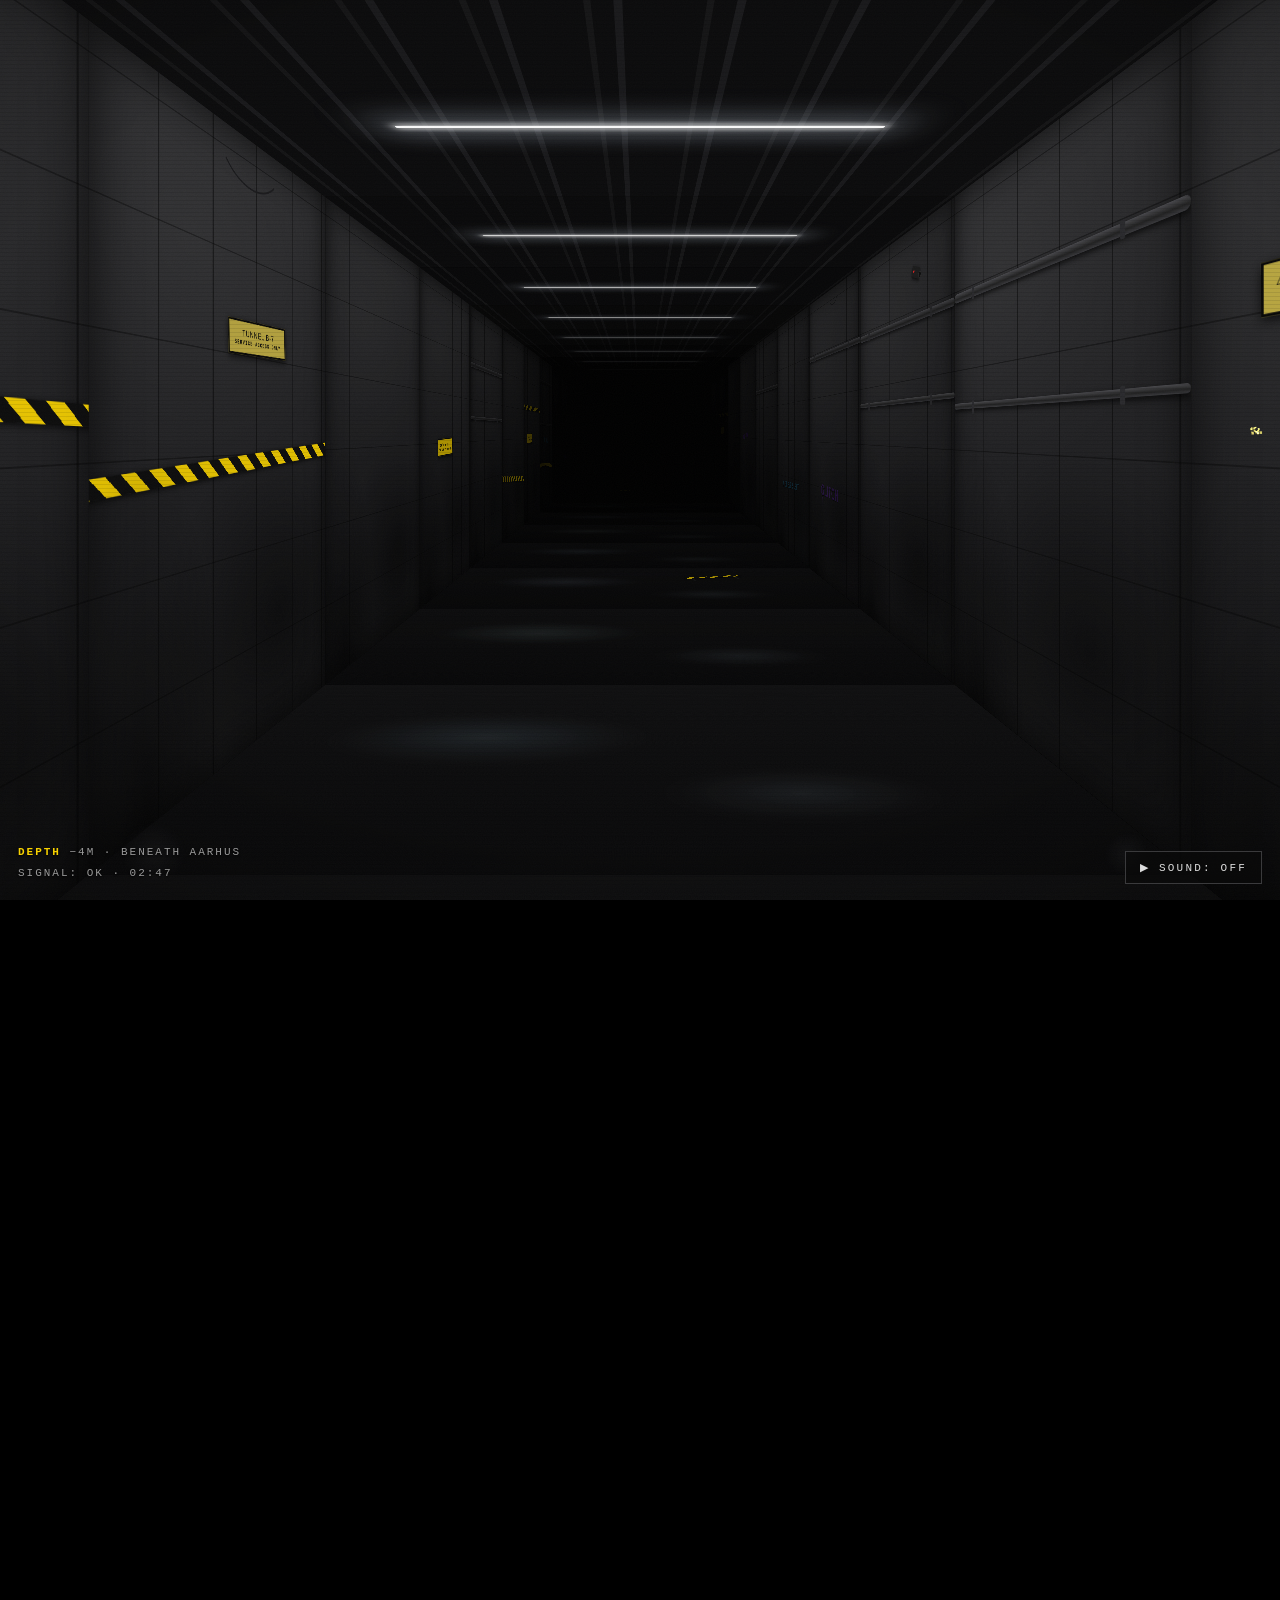
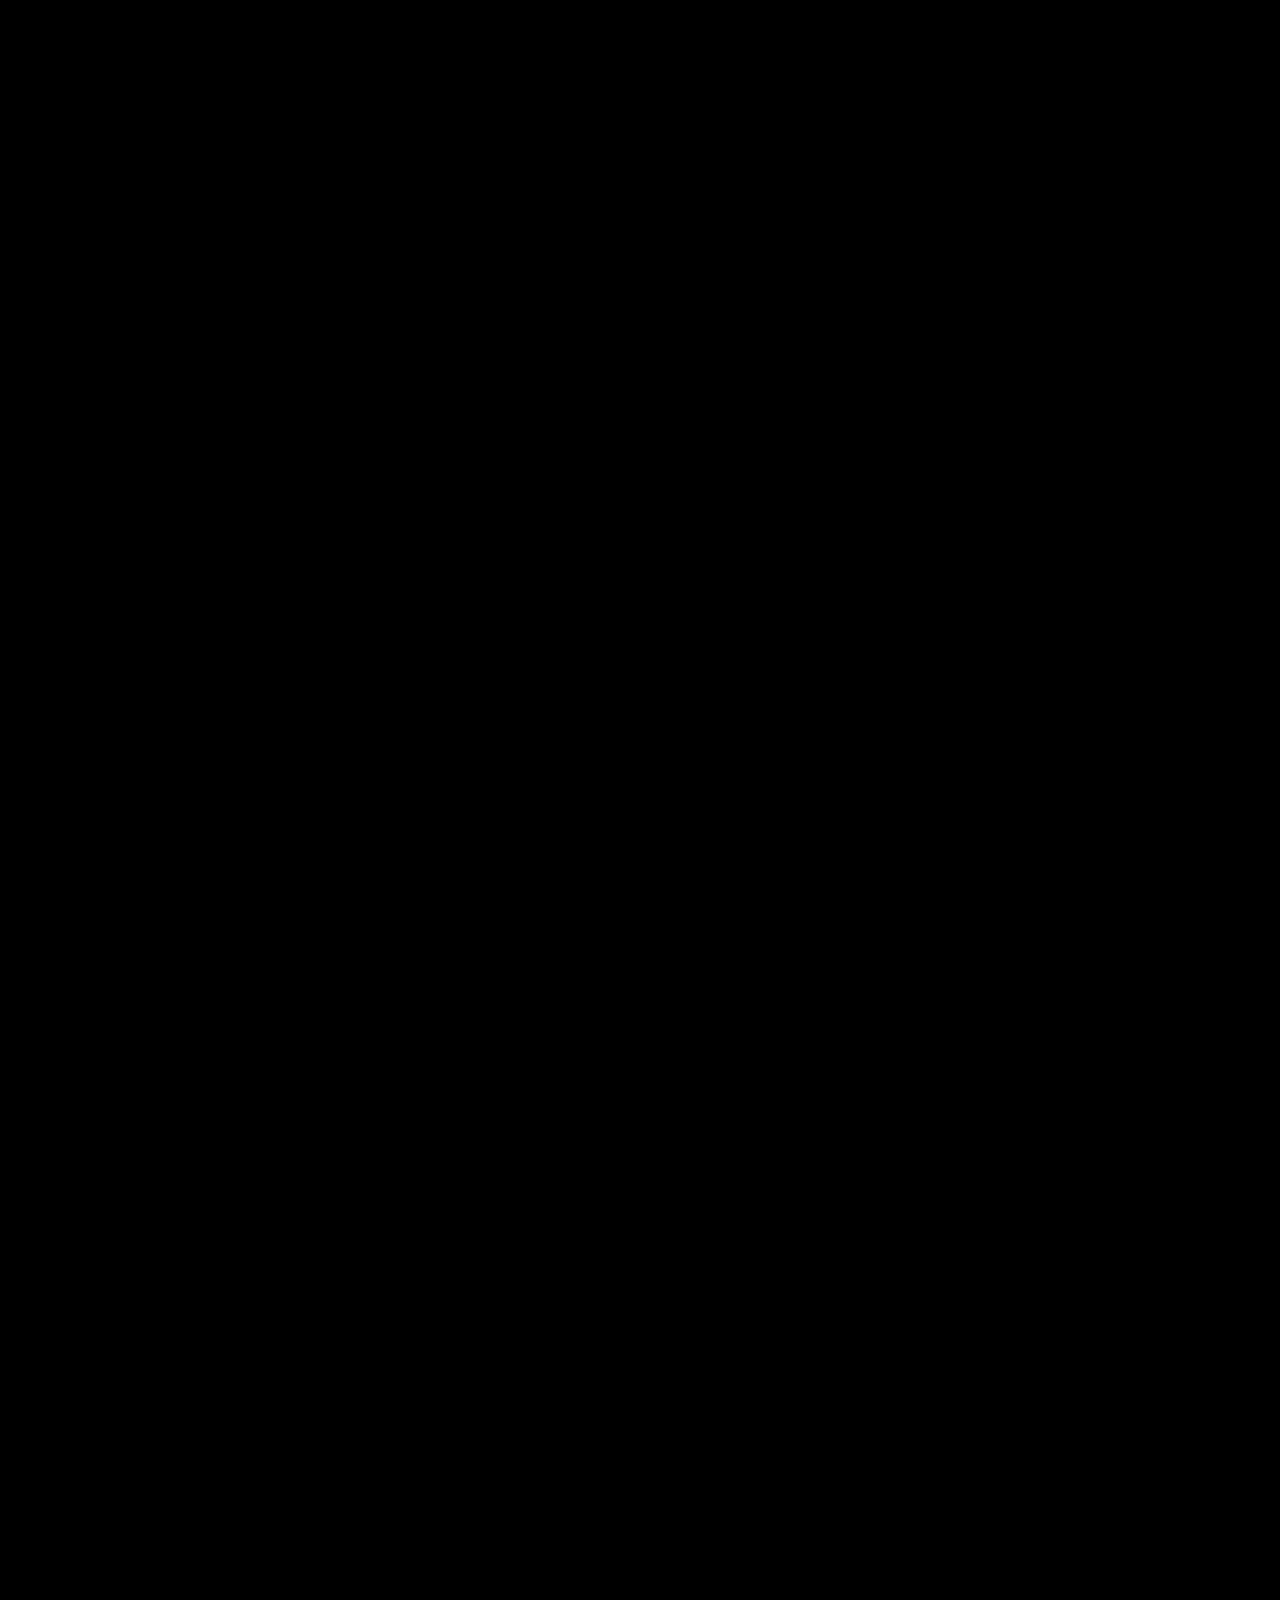
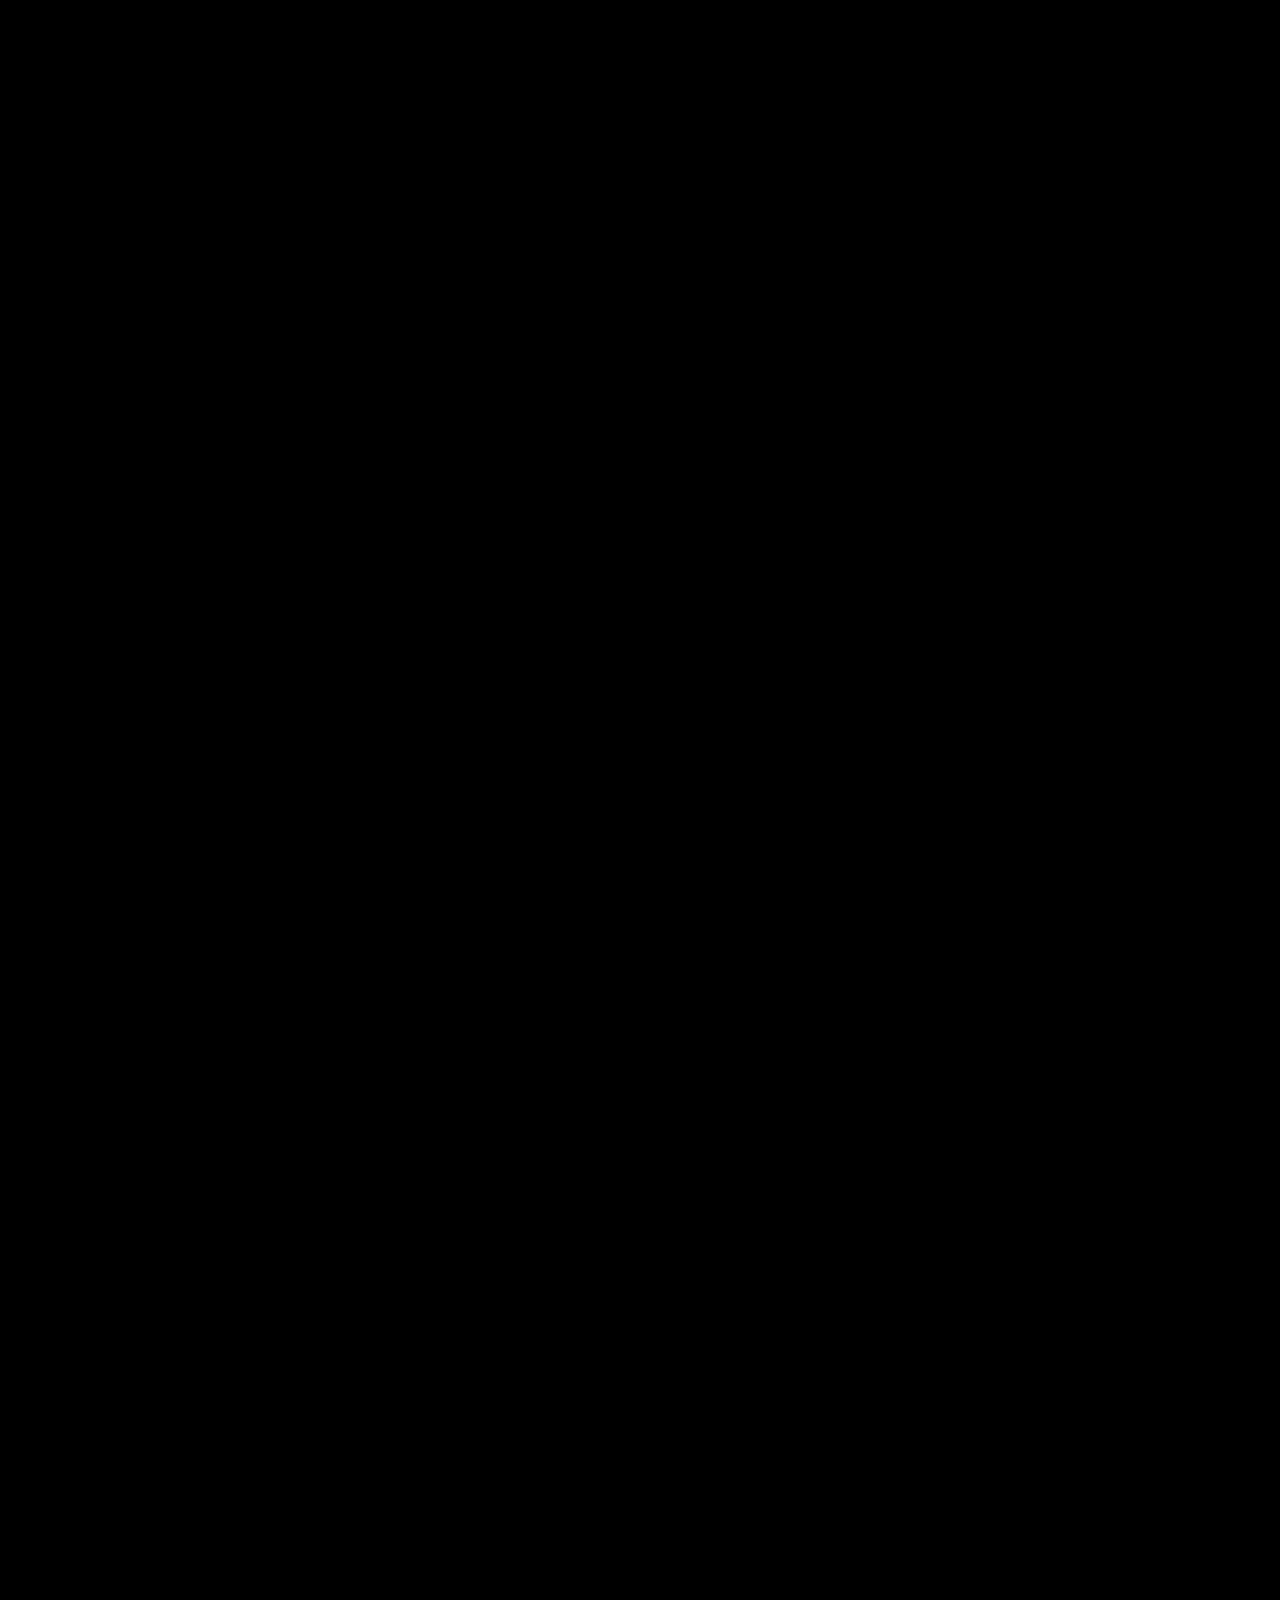
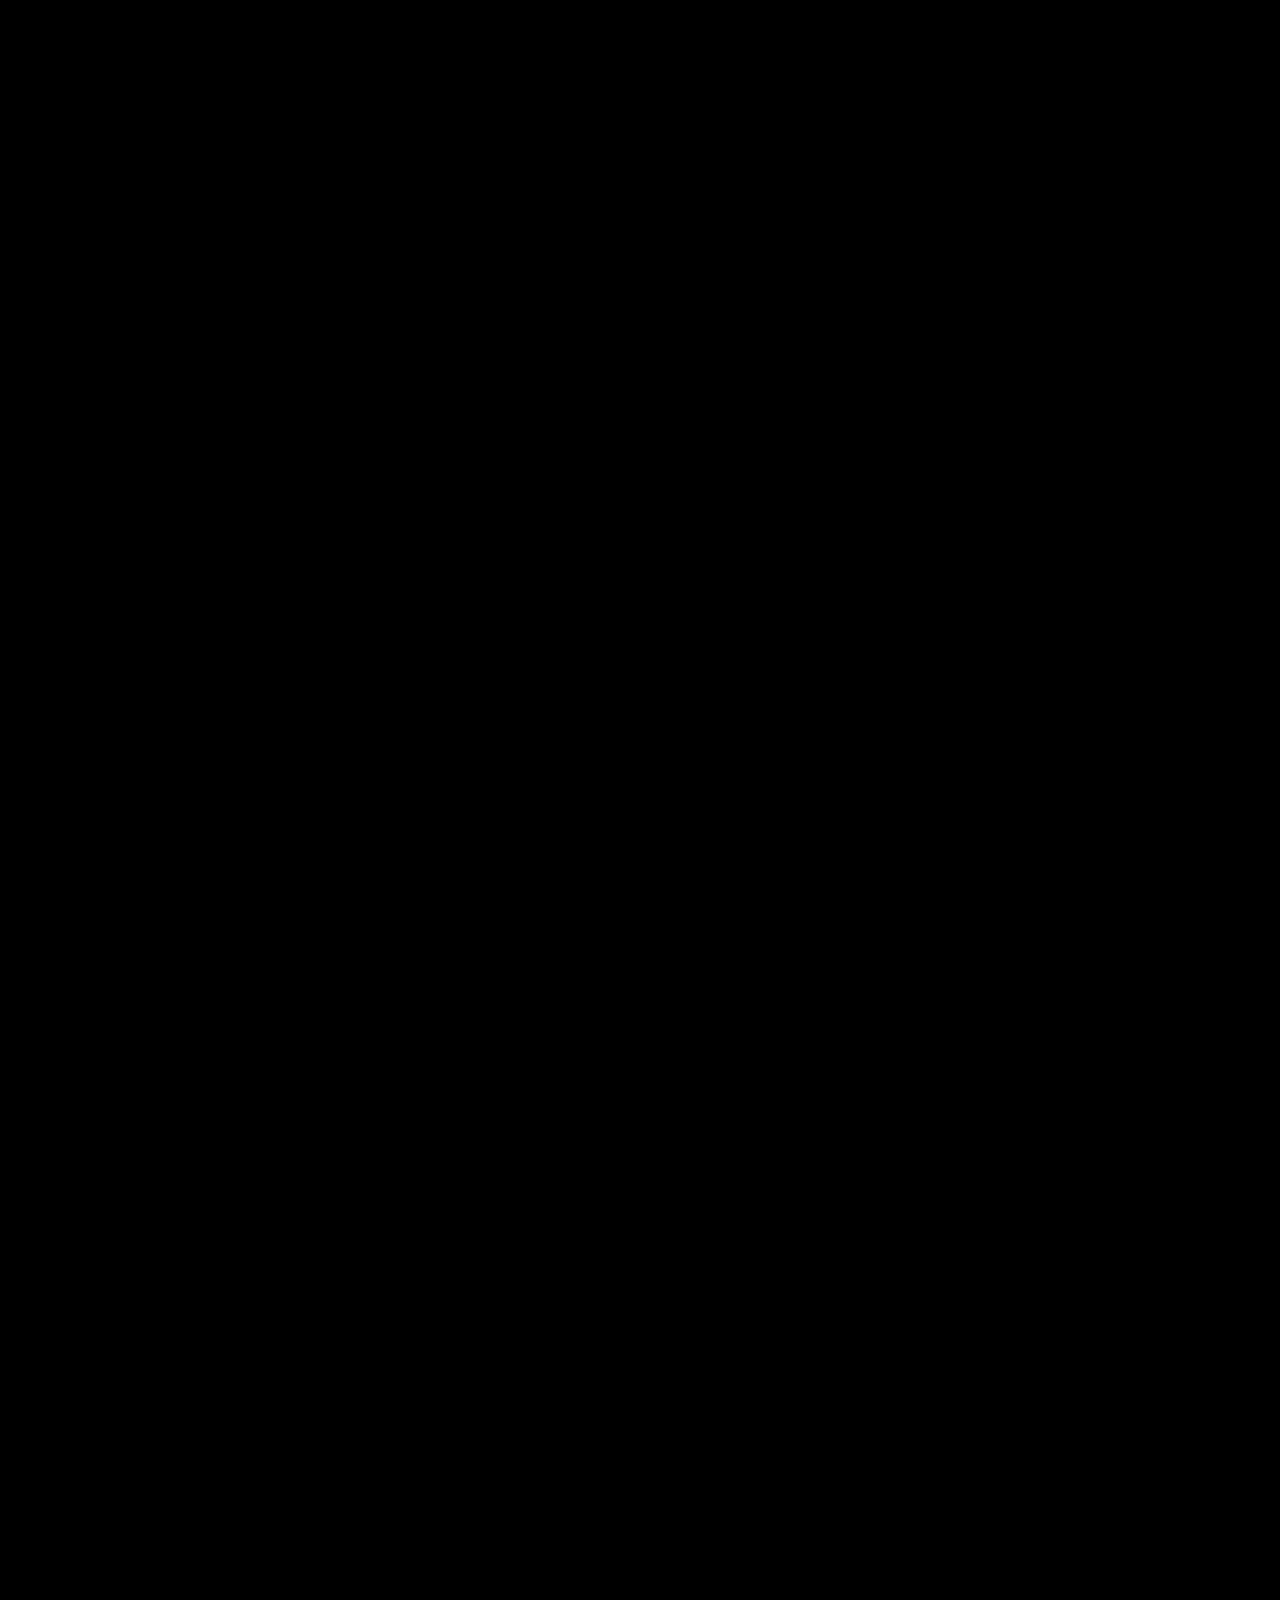
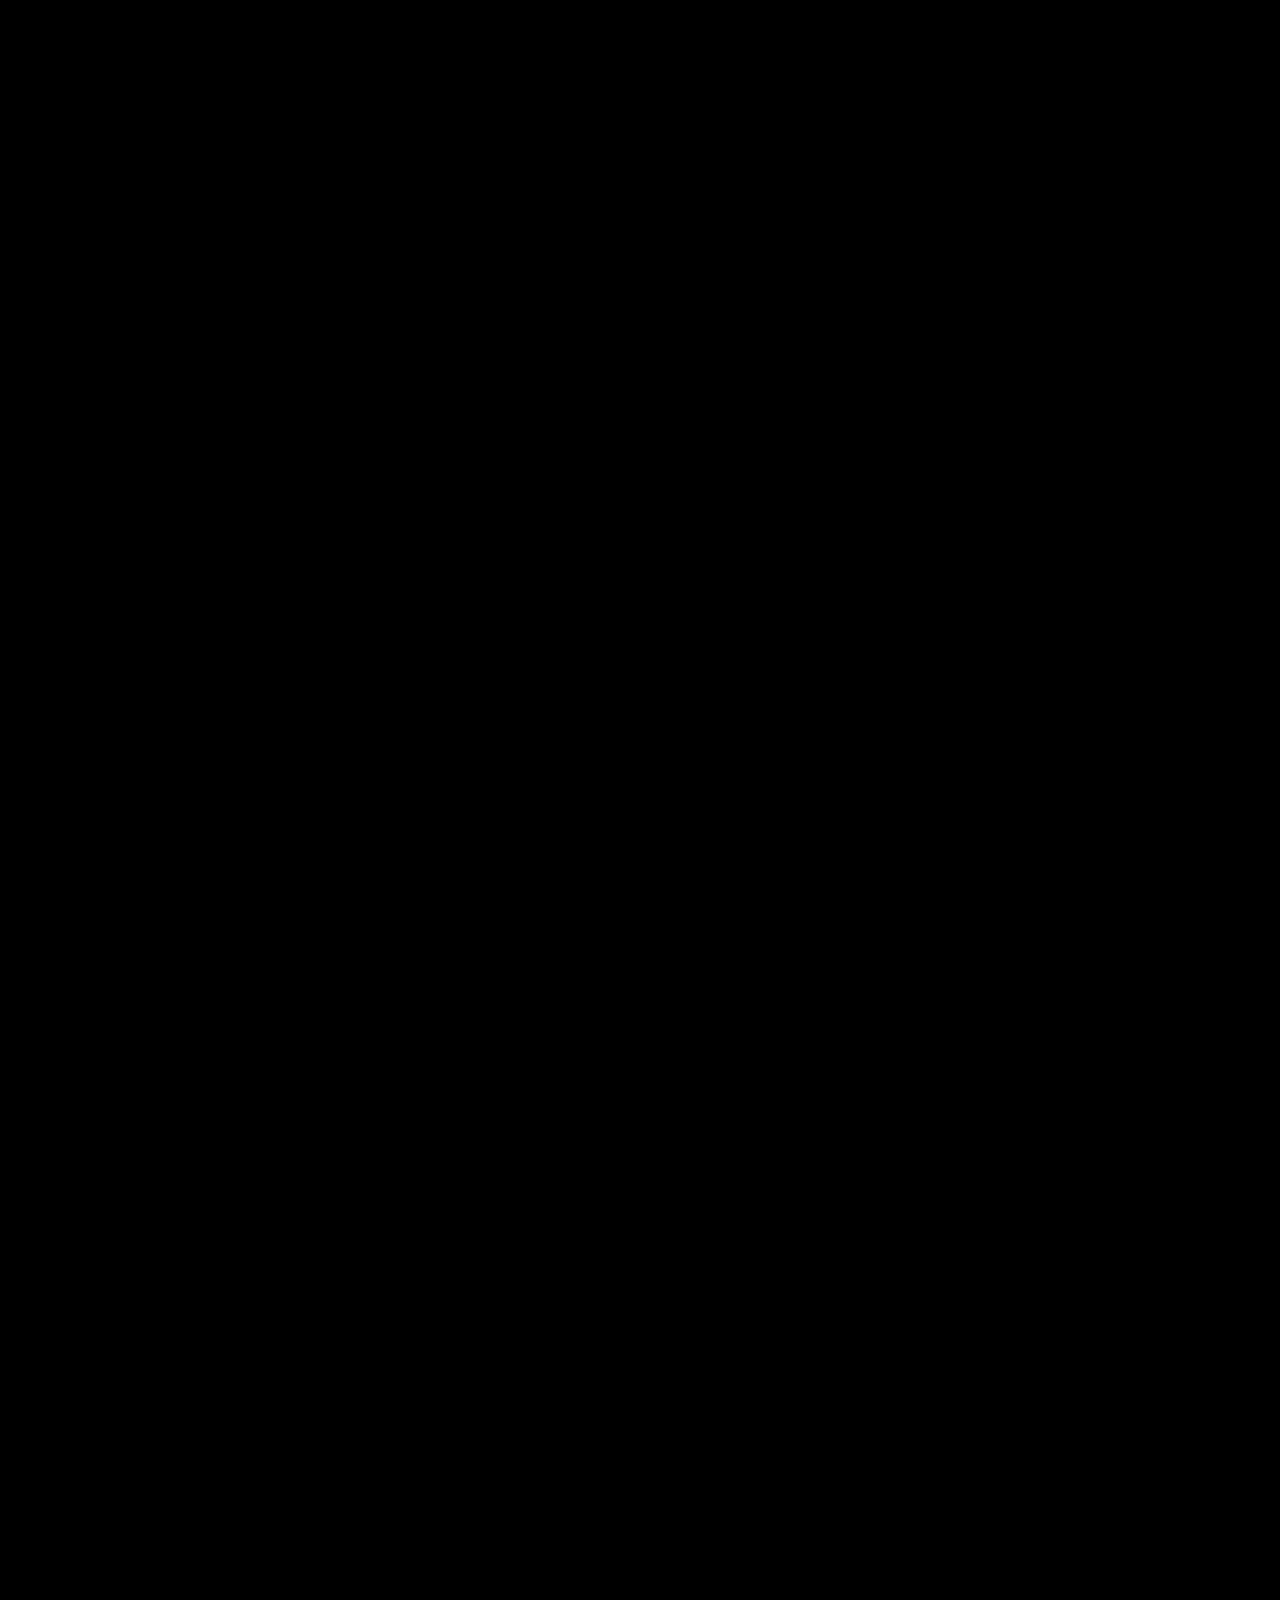
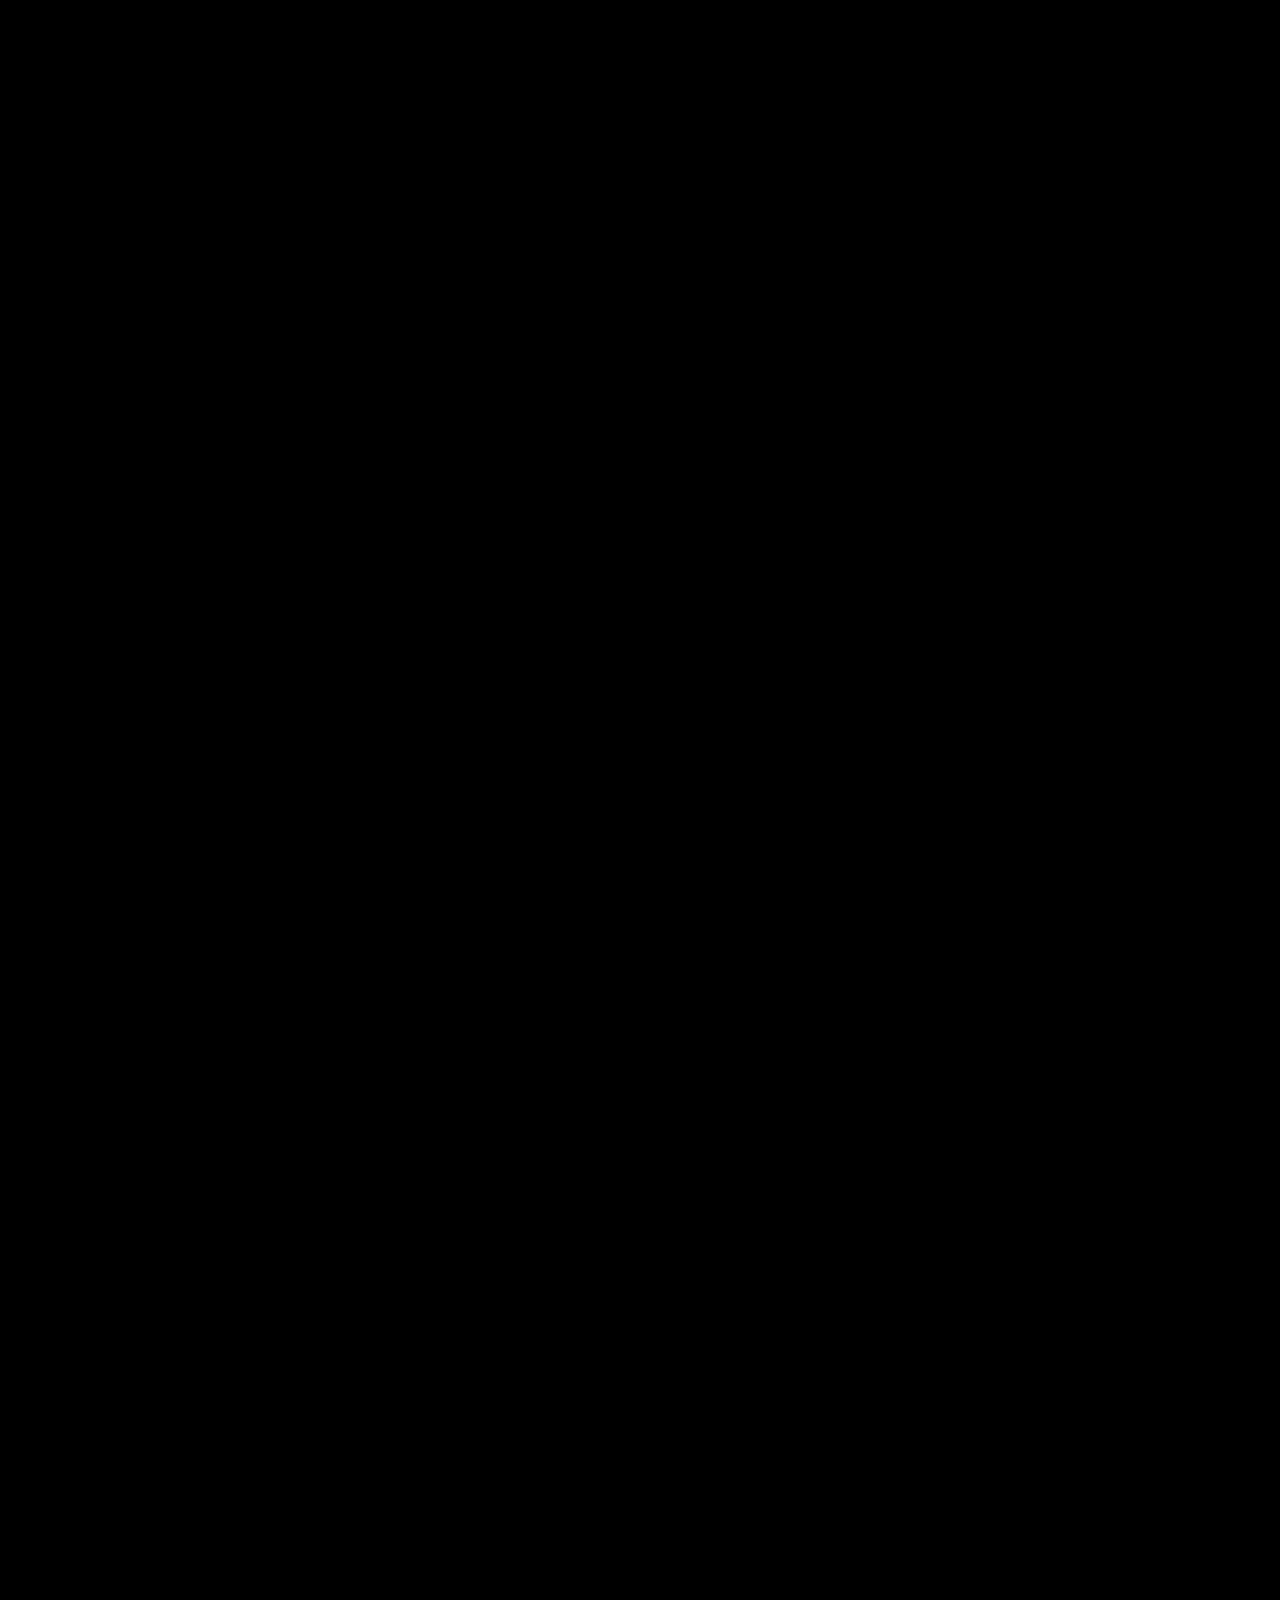
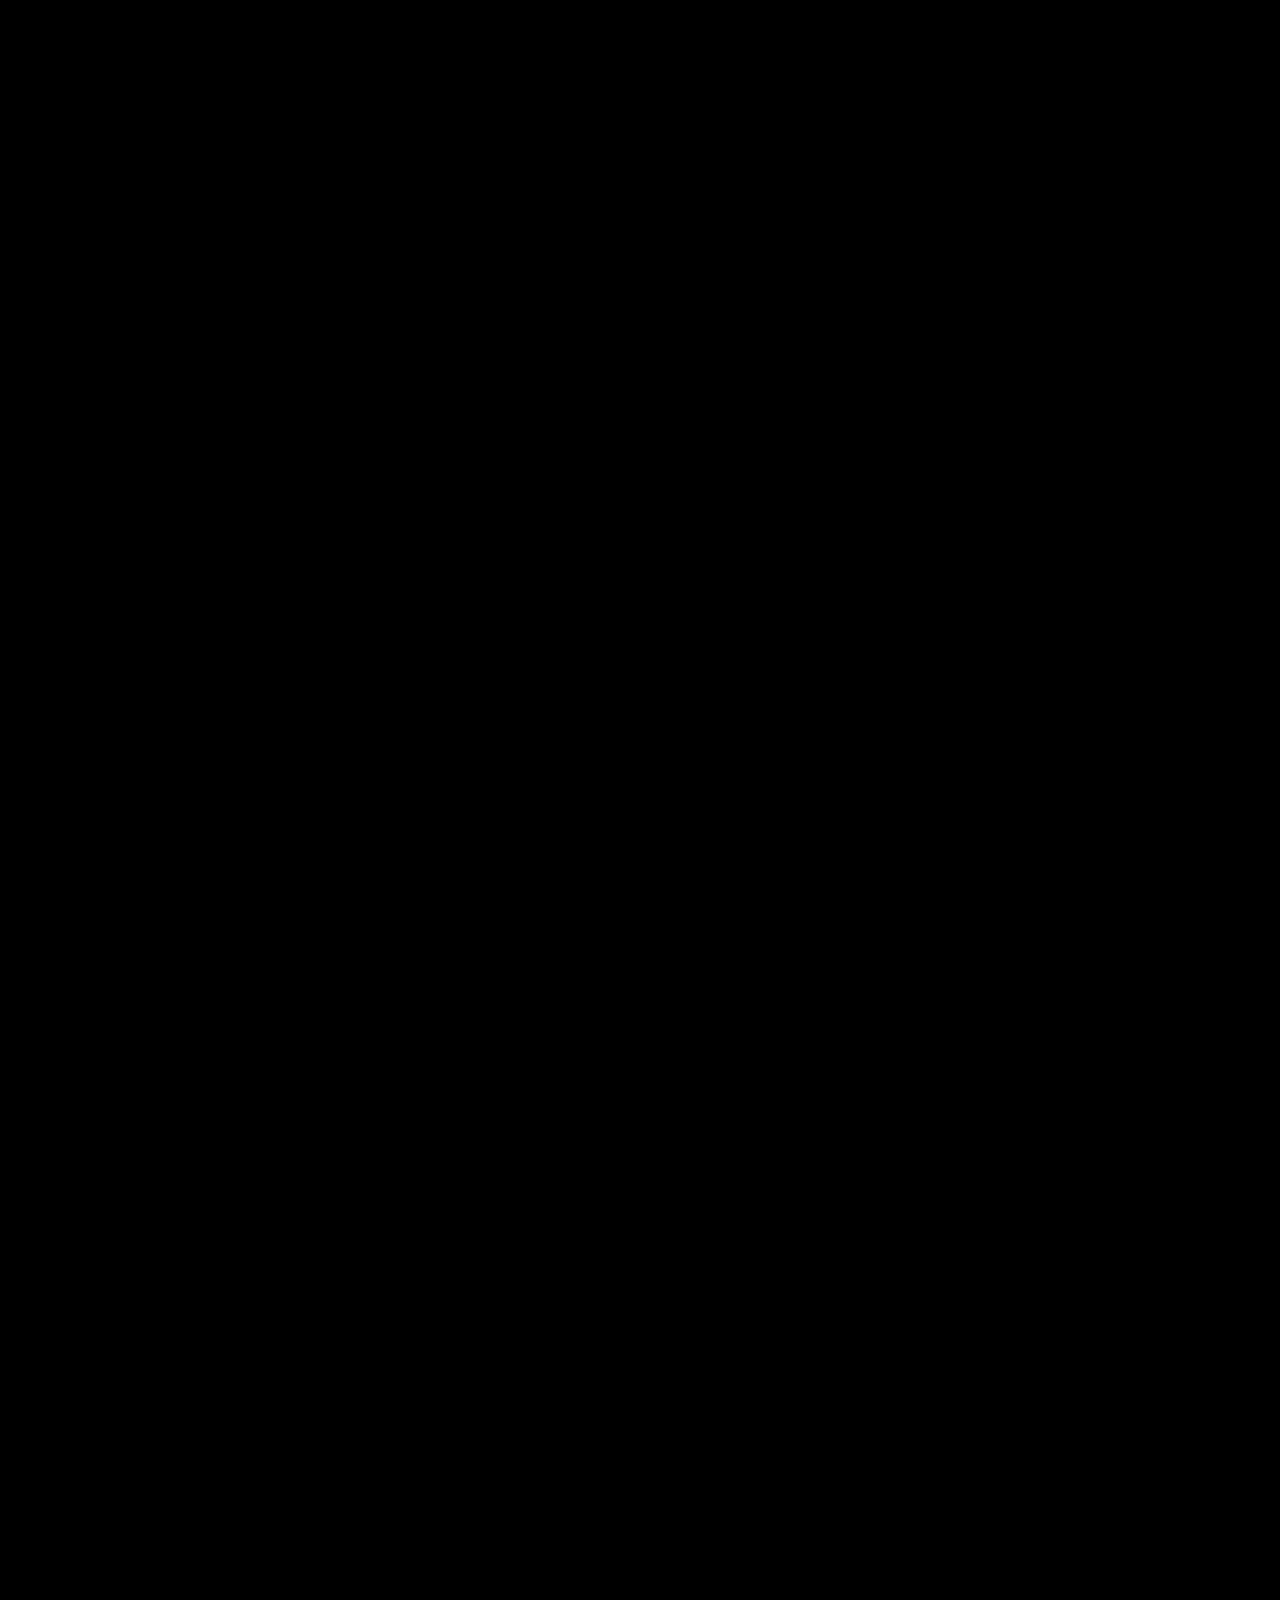
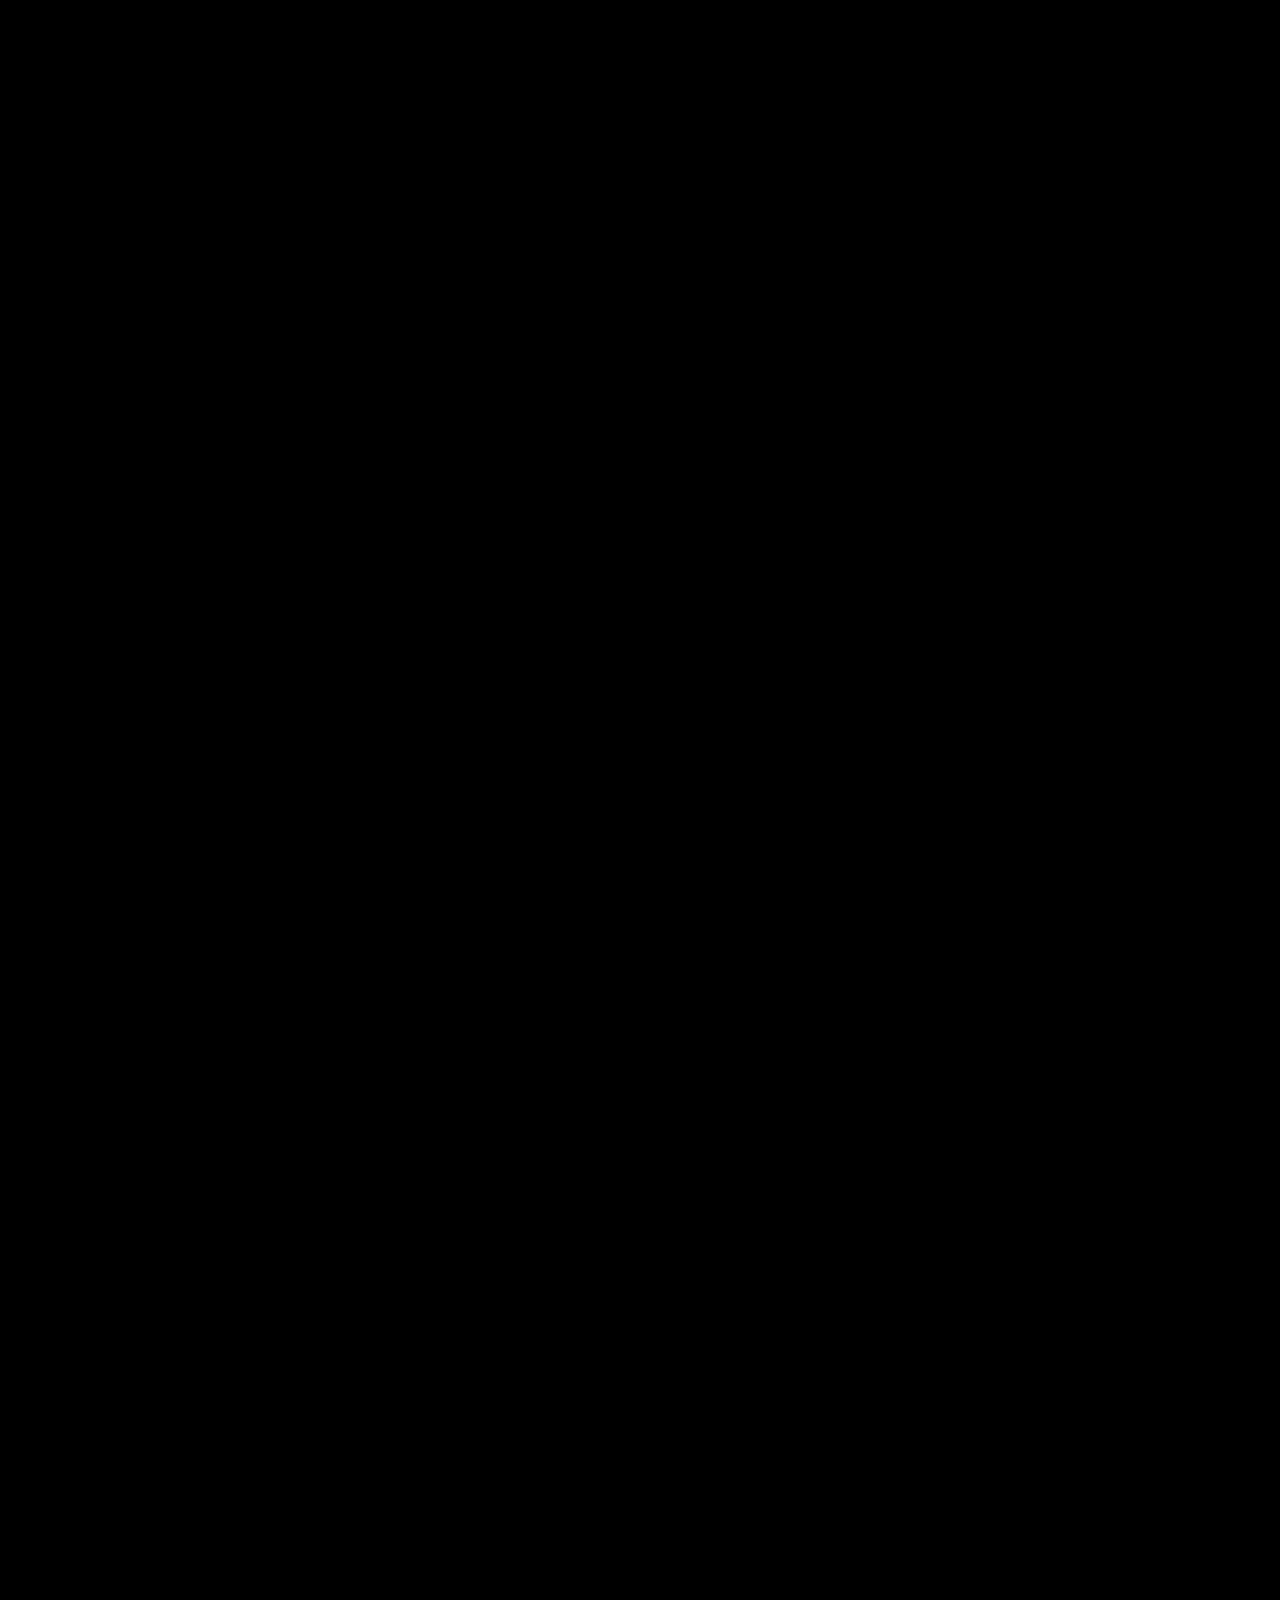
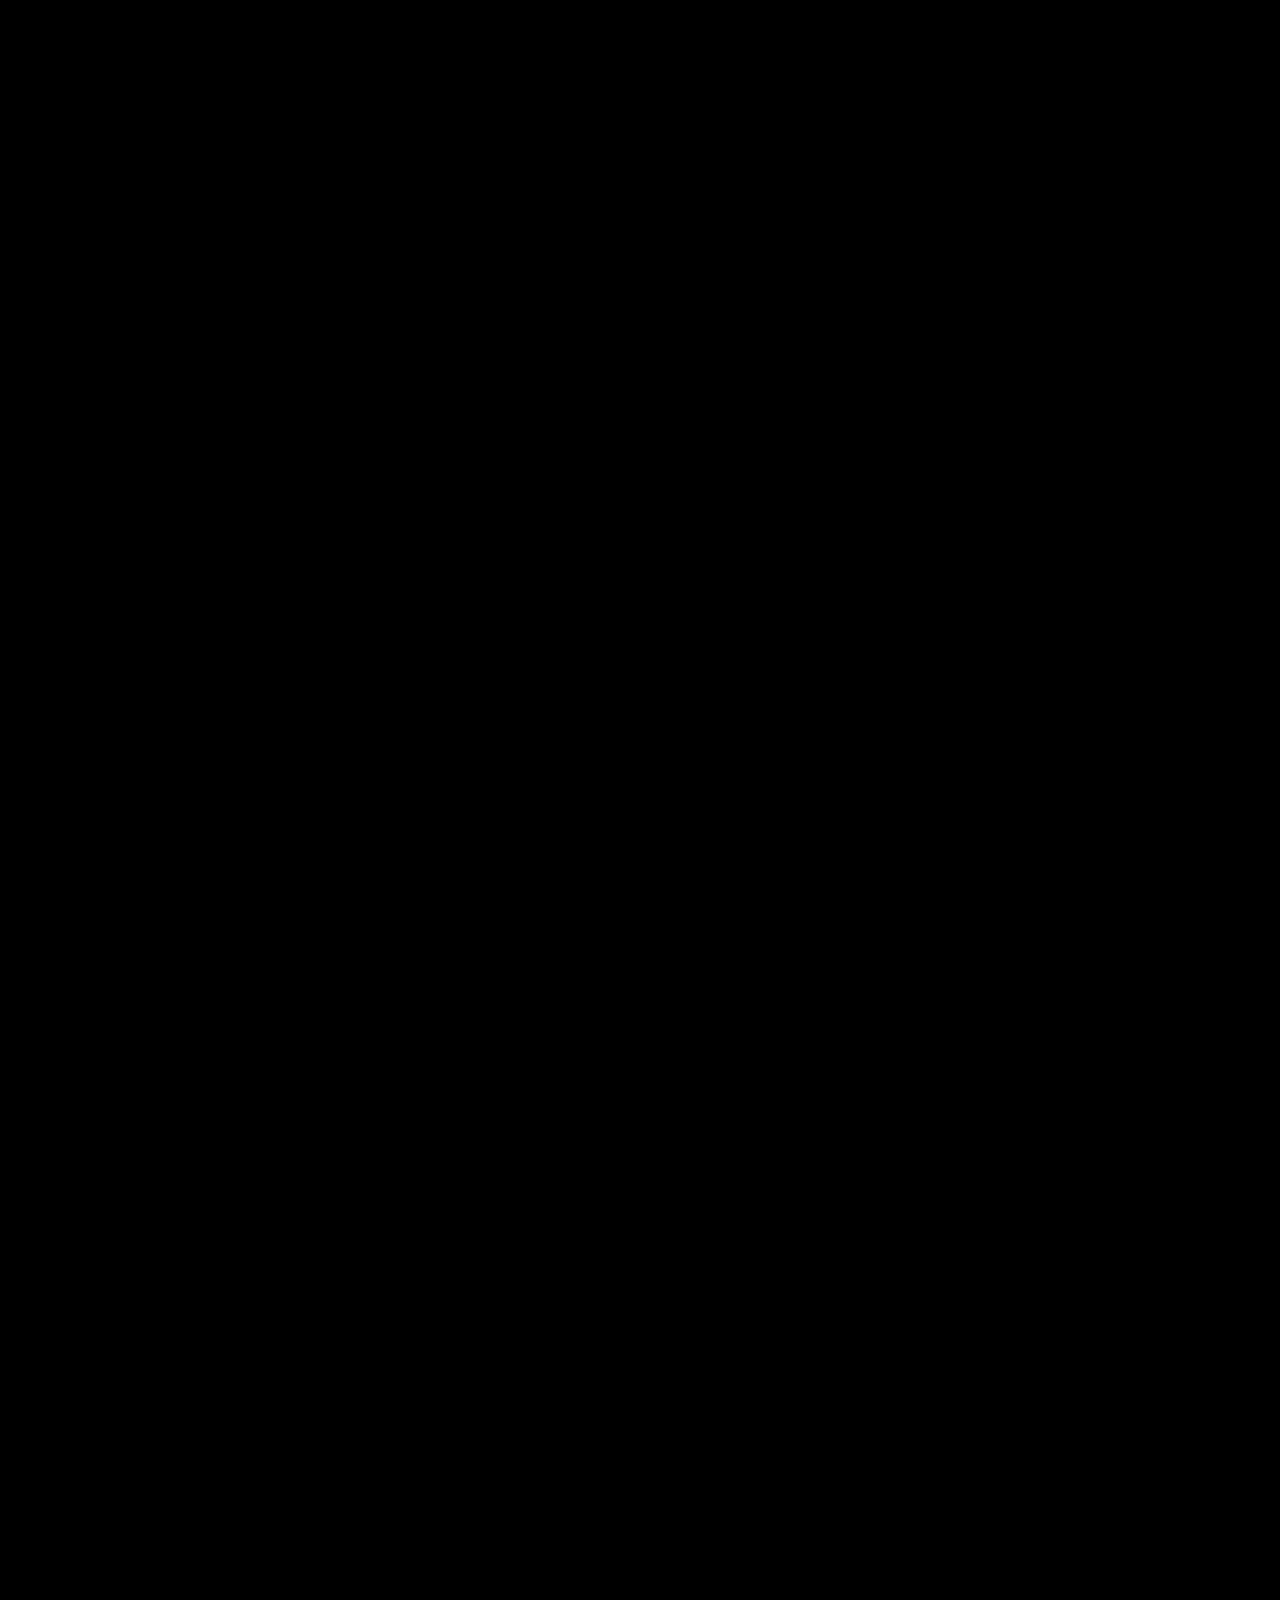
==== commit dce9d473: "Fix mobile reload-on-scroll: block pull-to-refresh and cut GPU load - overscroll-behavior + touch-ac" ====
--- a/index.html
+++ b/index.html
@@ -24,12 +24,14 @@
   --mono:"Courier New",ui-monospace,monospace;
 }
 *{margin:0;padding:0;box-sizing:border-box}
-html{scroll-behavior:auto}
+html{scroll-behavior:auto;overscroll-behavior-y:none}
 body{
   background:#000;
   color:#e8e8e8;
   font-family:var(--mono);
   overflow-x:hidden;
+  overscroll-behavior-y:none; /* block pull-to-refresh while scrolling the descent */
+  touch-action:pan-y;
 }
 ::selection{background:var(--hazard);color:#000}
 
@@ -417,7 +419,7 @@
 #ticket .fine{font-size:10px;letter-spacing:.3em;color:#5d5d5d;text-transform:uppercase}
 
 @media (max-width:720px){
-  .zone .card{margin:0 6vw;padding:26px}
+  .zone .card{margin:0 6vw;padding:26px;backdrop-filter:none}
   #cav-logo{top:12%}
   .djbooth{transform:scale(.7)}
 }
@@ -544,6 +546,8 @@
 const range=(p,a,b)=>clamp((p-a)/(b-a),0,1);
 const lerp=(a,b,t)=>a+(b-a)*t;
 const REDUCED=matchMedia("(prefers-reduced-motion: reduce)").matches;
+/* mobile = lighter everything, so the GPU never chokes and the tab never crash-reloads */
+const MOBILE=matchMedia("(pointer:coarse)").matches||innerWidth<760;
 
 /* seeded prng so the tunnel is the same on every visit */
 let _s=1337;const rnd=()=>(_s=(_s*16807)%2147483647)/2147483647;
@@ -646,7 +650,7 @@
 /* ---------------- crowd silhouettes ---------------- */
 (function buildCrowd(){
   const c=document.getElementById("crowd");
-  for(let i=0;i<42;i++){
+  for(let i=0;i<(MOBILE?24:42);i++){
     const r=document.createElement("div");
     r.className="raver"+(Math.random()<.4?" arms":"");
     r.style.height=(46+Math.random()*52|0)+"px";
@@ -660,7 +664,7 @@
 const fx=document.getElementById("fx"),ctx2=fx.getContext("2d");
 let W,H,DPR;
 function sizeFx(){
-  DPR=Math.min(1.5,devicePixelRatio||1);
+  DPR=Math.min(MOBILE?1:1.5,devicePixelRatio||1);
   W=innerWidth;H=innerHeight;
   fx.width=W*DPR;fx.height=H*DPR;
   fx.style.width=W+"px";fx.style.height=H+"px";
@@ -683,7 +687,7 @@
 const floaters=[];
 function initFloaters(){
   floaters.length=0;
-  const n=Math.min(150,(W*H)/9000|0);
+  const n=Math.min(MOBILE?70:150,(W*H)/(MOBILE?16000:9000)|0);
   for(let i=0;i<n;i++)floaters.push({
     x:Math.random()*W,y:Math.random()*H*.85,r:.6+Math.random()*2.2,
     ph:Math.random()*Math.PI*2,sp:.2+Math.random()*.6,
@@ -888,12 +892,13 @@
   world.style.transform=`translate3d(${sx}px,${sy}px,${camZ}px)`;
   tilt.style.transform=`rotateY(${mx*-2}deg) rotateX(${my*1.4}deg)`;
 
-  /* per-segment fog + culling */
+  /* per-segment fog + culling (shorter draw distance on mobile) */
+  const VIEW=MOBILE?5.5:9,FOGD=MOBILE?4.5:7;
   for(const s of segs){
     const dist=s.z-camZ;
-    if(dist<-SEG*1.2||dist>SEG*9){s.el.style.visibility="hidden";continue;}
+    if(dist<-SEG*1.2||dist>SEG*VIEW){s.el.style.visibility="hidden";continue;}
     s.el.style.visibility="visible";
-    s.el.style.setProperty("--fog",clamp(dist/(SEG*7),0,.97).toFixed(3));
+    s.el.style.setProperty("--fog",clamp(dist/(SEG*FOGD),0,.97).toFixed(3));
   }
 
   /* tunnel → cavern crossfade */
@@ -945,9 +950,14 @@
 
 /* ---------------- boot ---------------- */
 function boot(){sizeFx();initFloaters();buildTunnel();}
-let rsTimer;
+let rsTimer,lastW=innerWidth;
 addEventListener("resize",()=>{
-  sizeFx();initFloaters();
+  sizeFx();
+  /* mobile address-bar show/hide only changes height — don't rebuild the
+     world for that, or scrolling stutters like a reload */
+  if(Math.abs(innerWidth-lastW)<2)return;
+  lastW=innerWidth;
+  initFloaters();
   clearTimeout(rsTimer);rsTimer=setTimeout(buildTunnel,250);
 });
 boot();
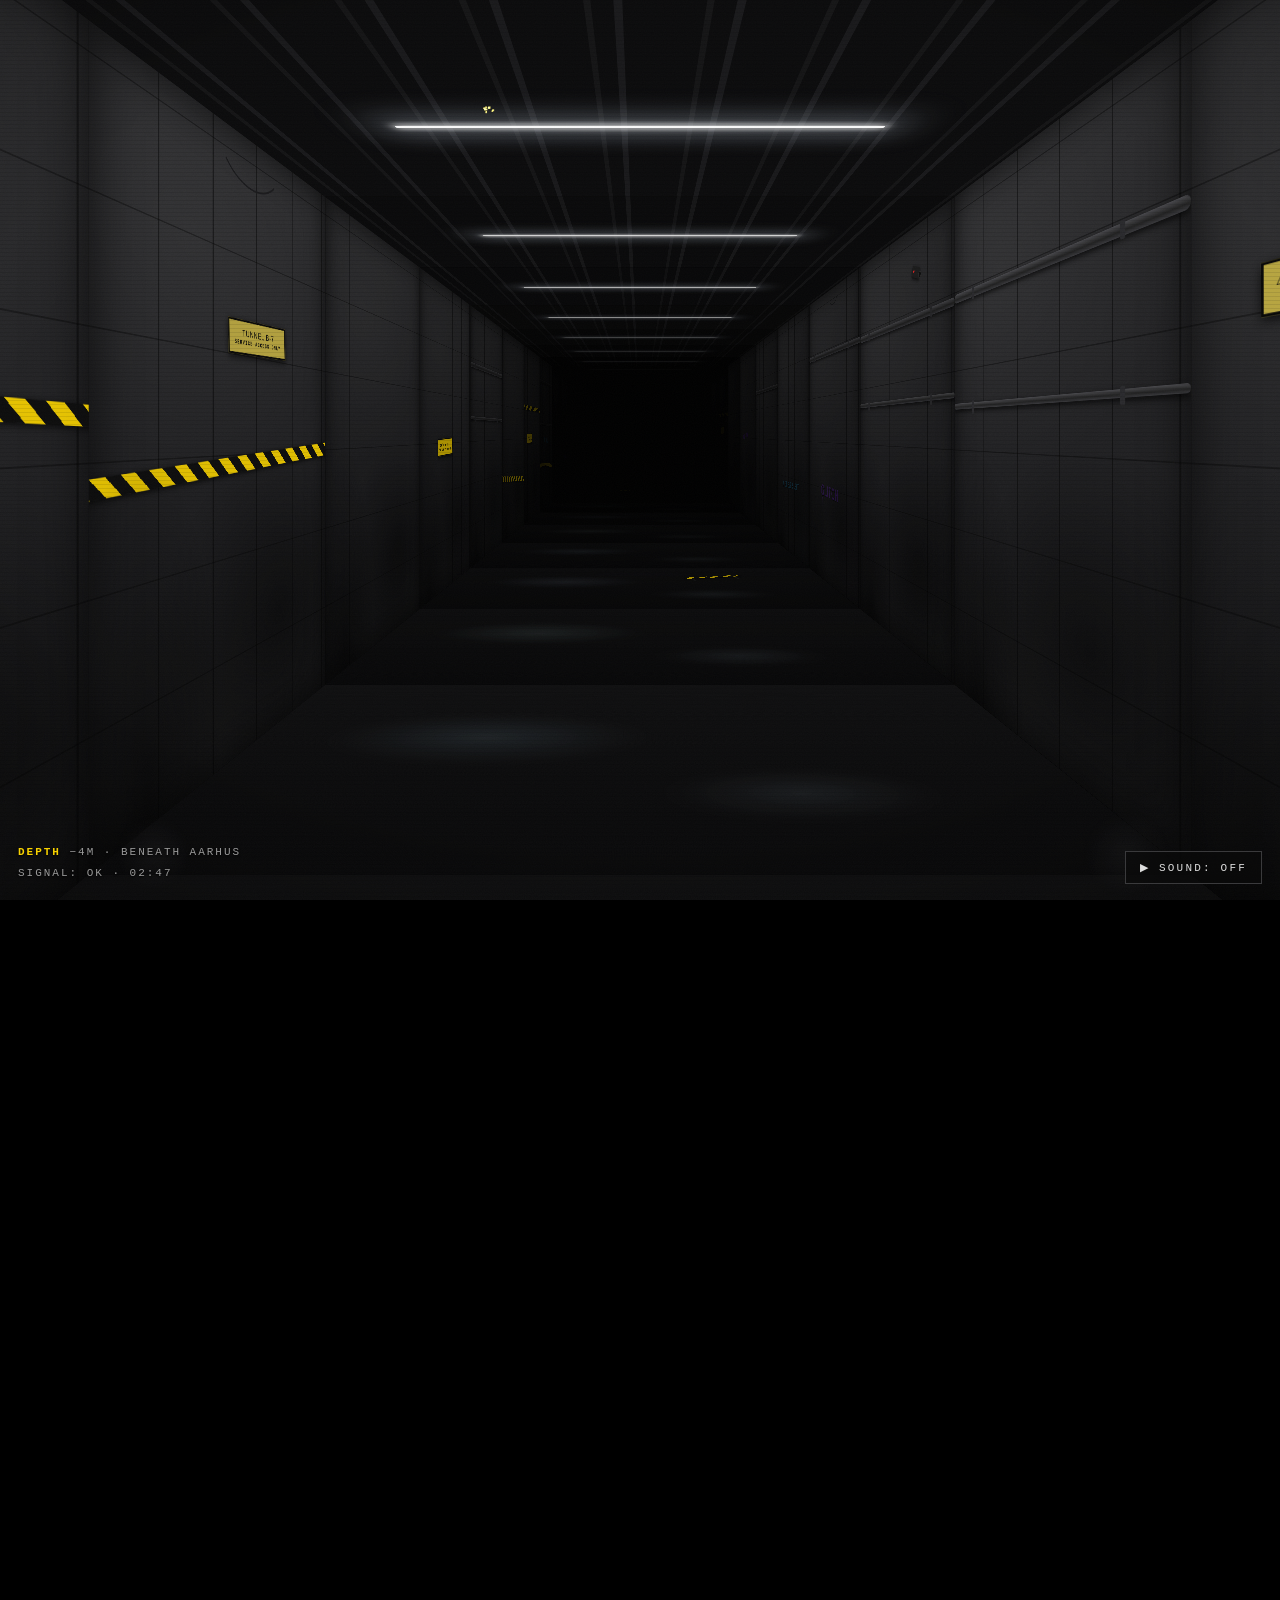
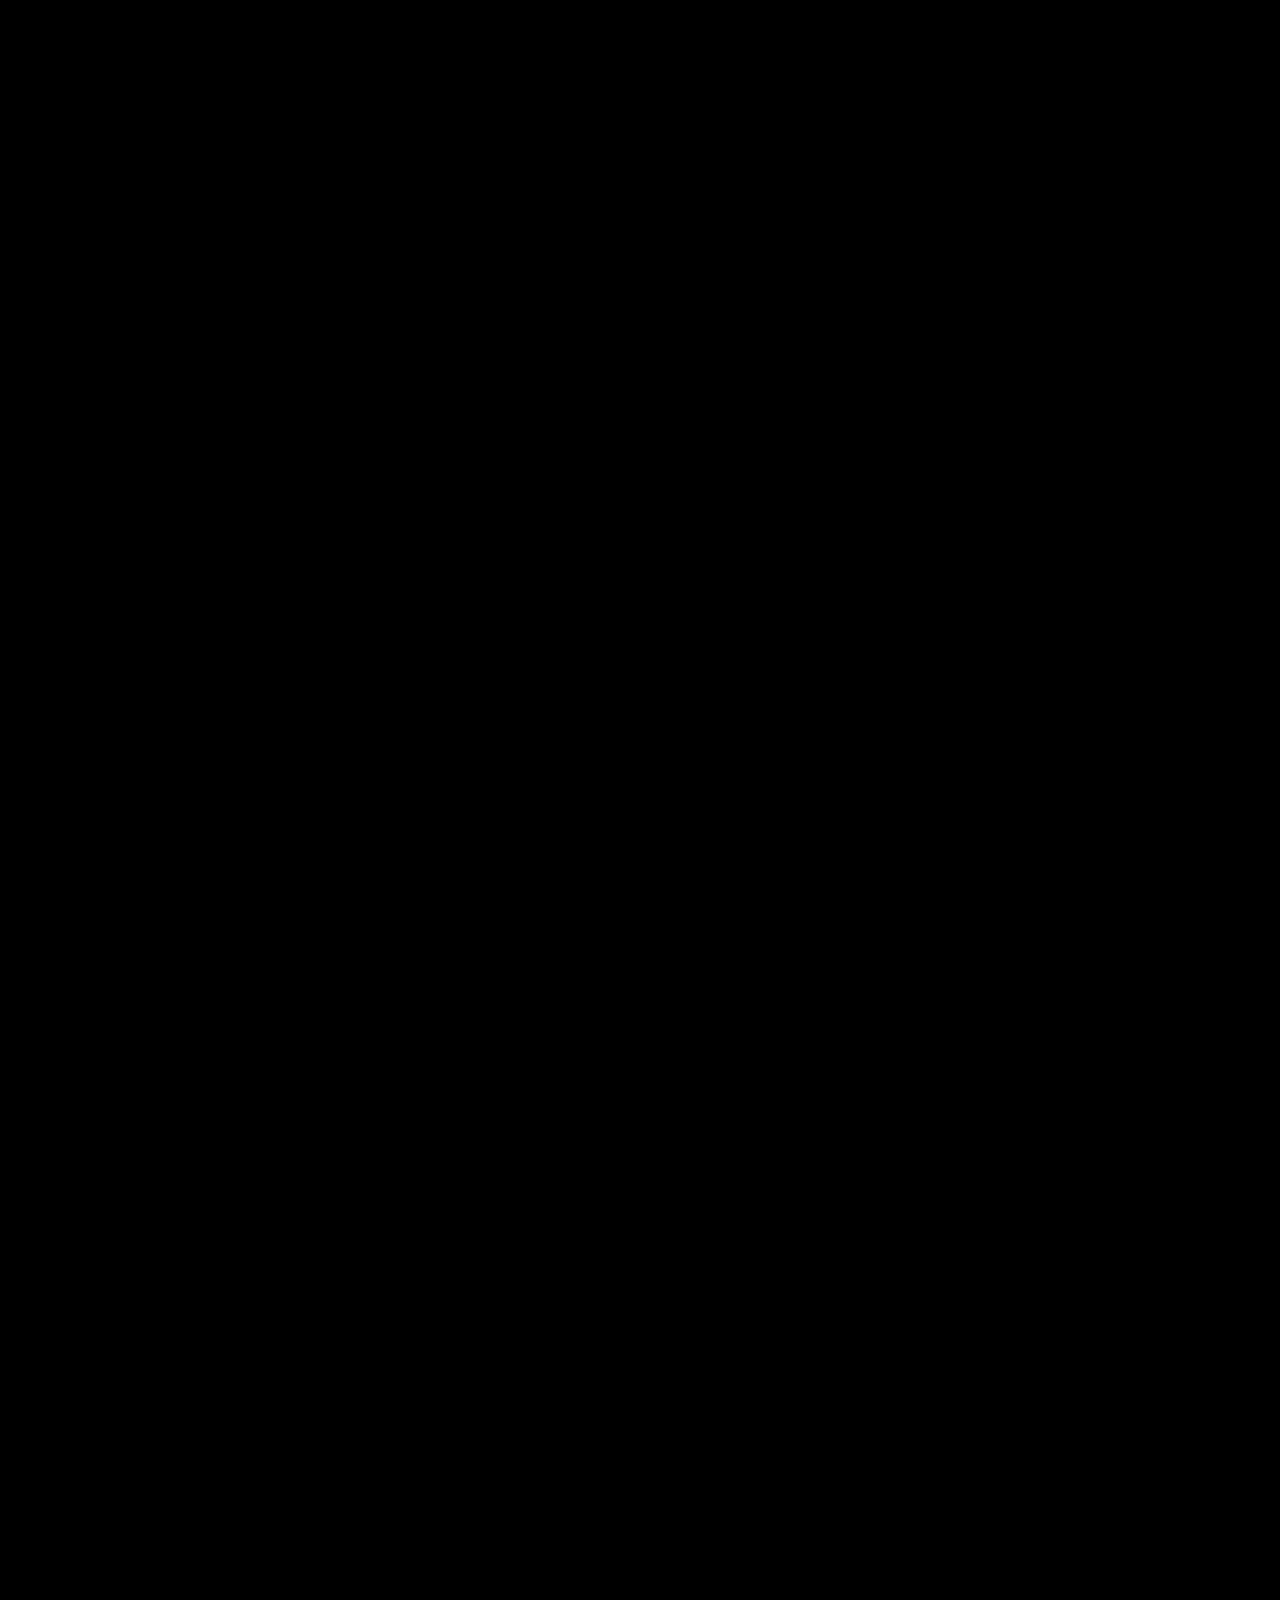
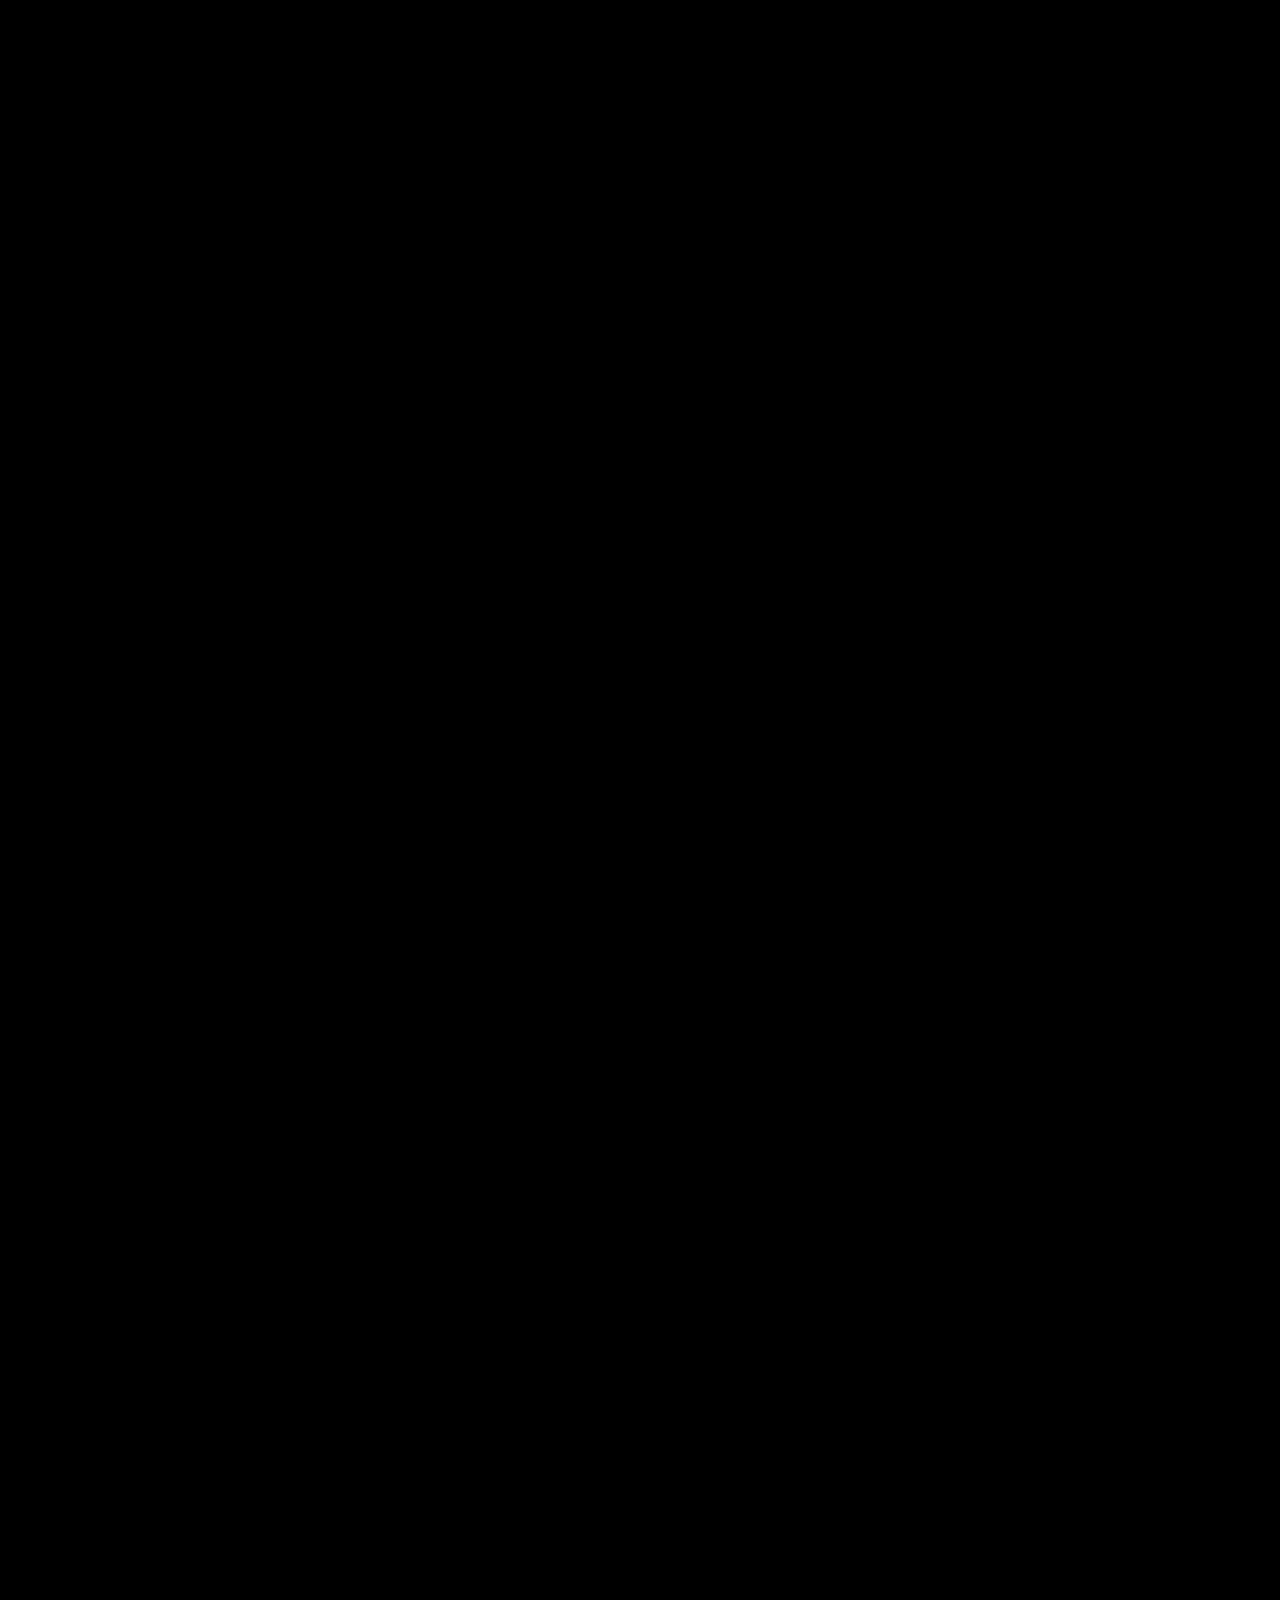
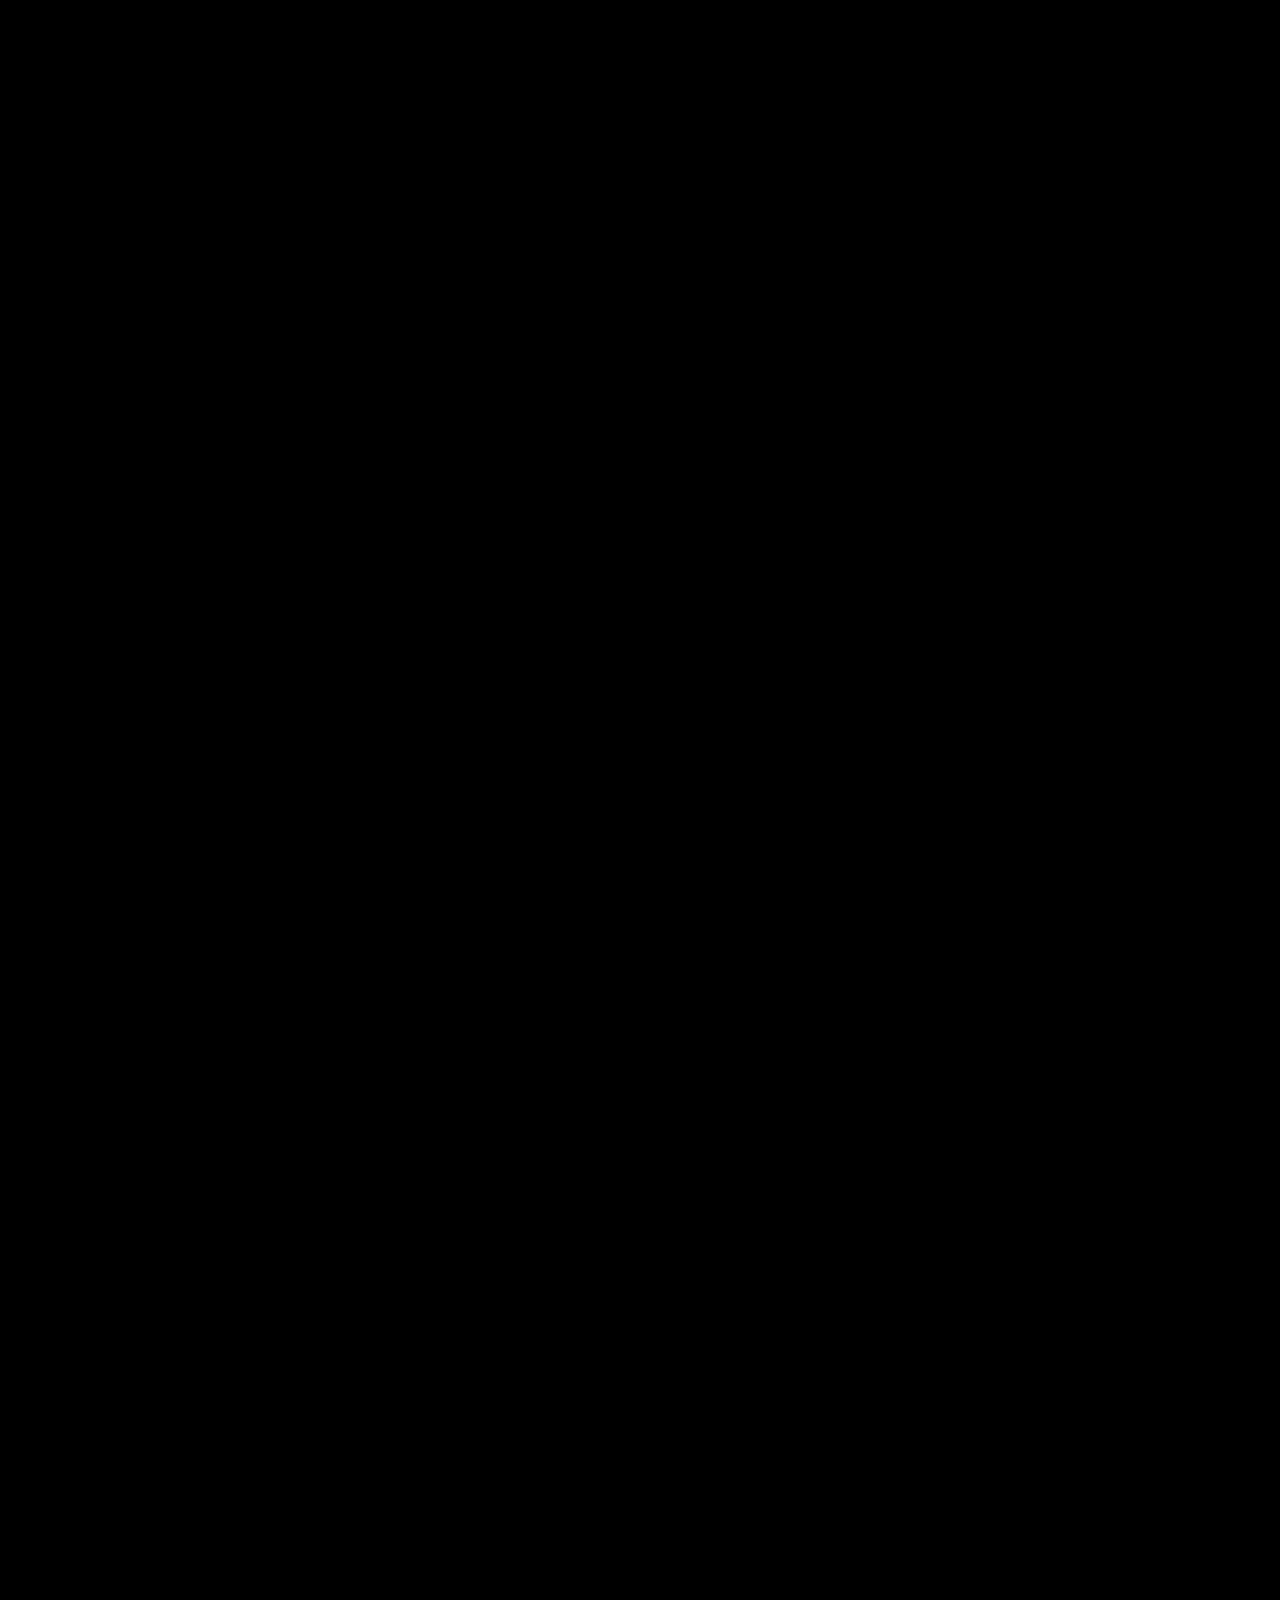
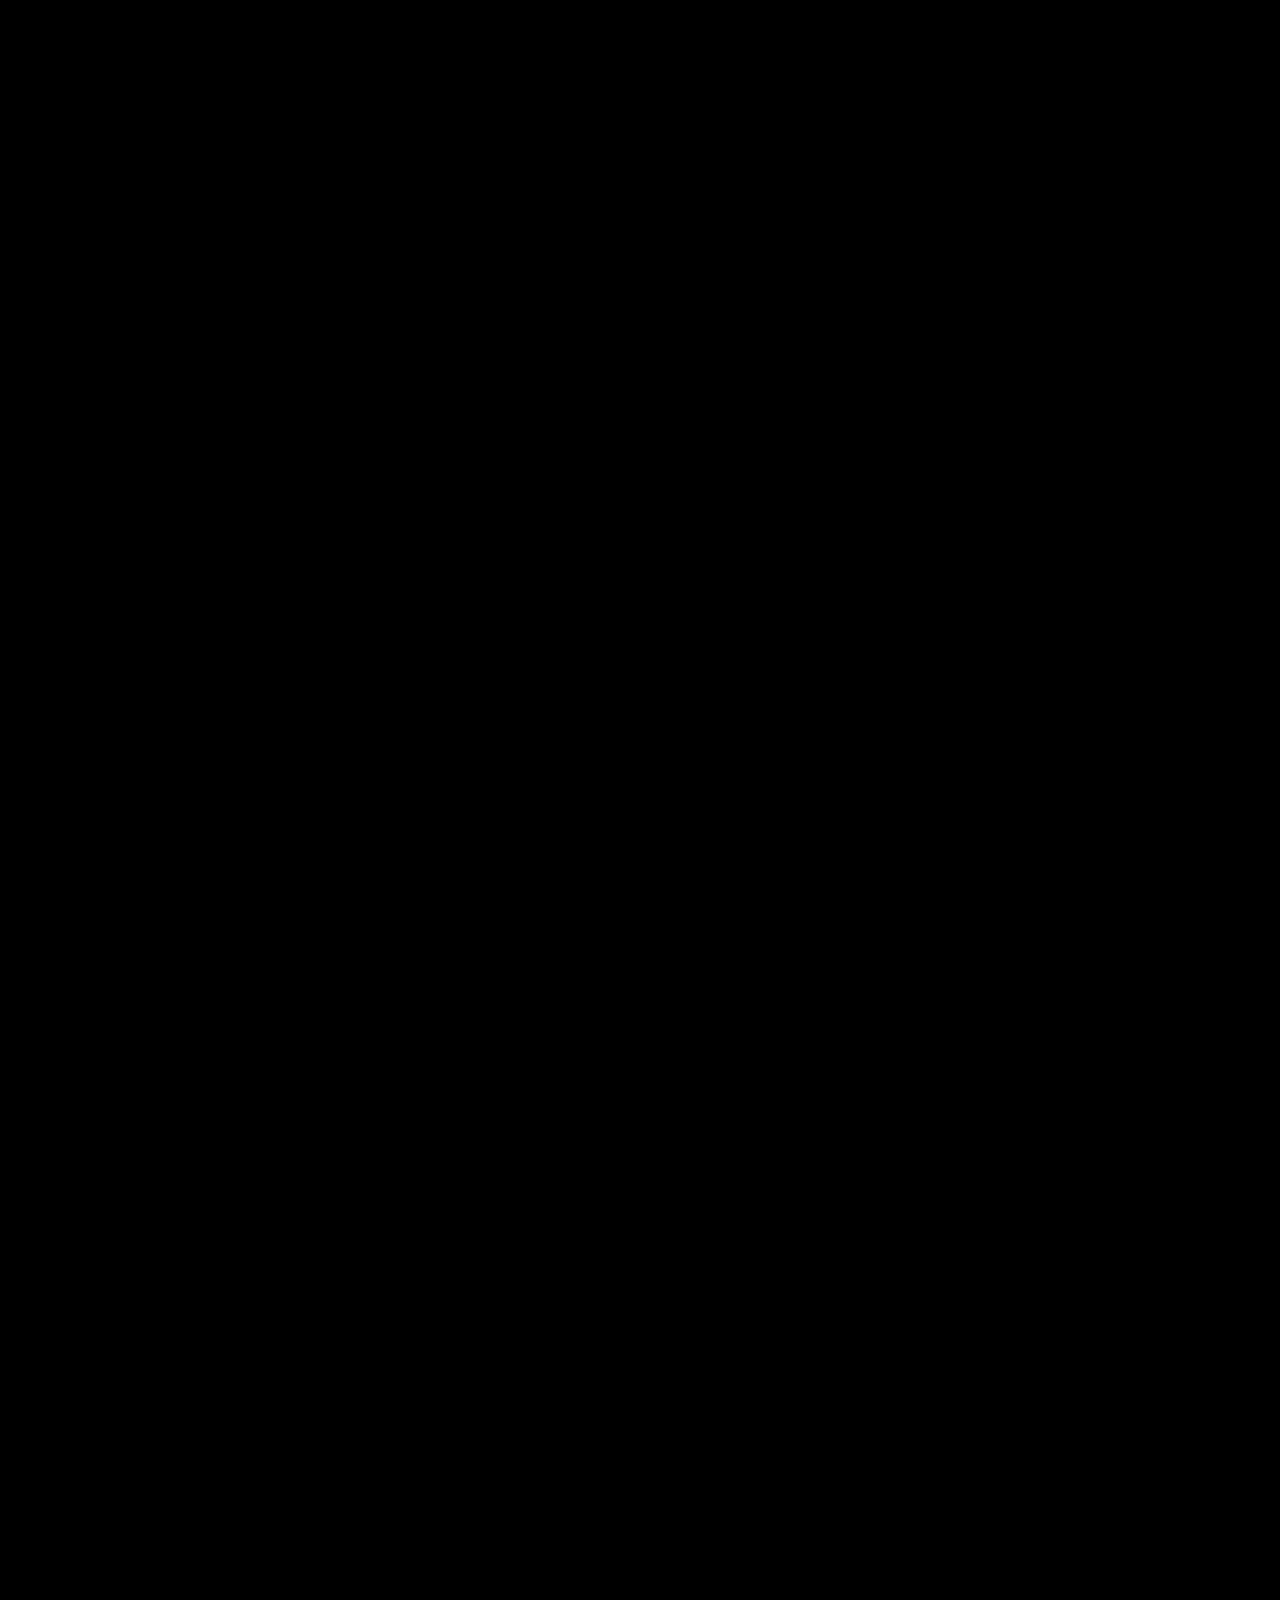
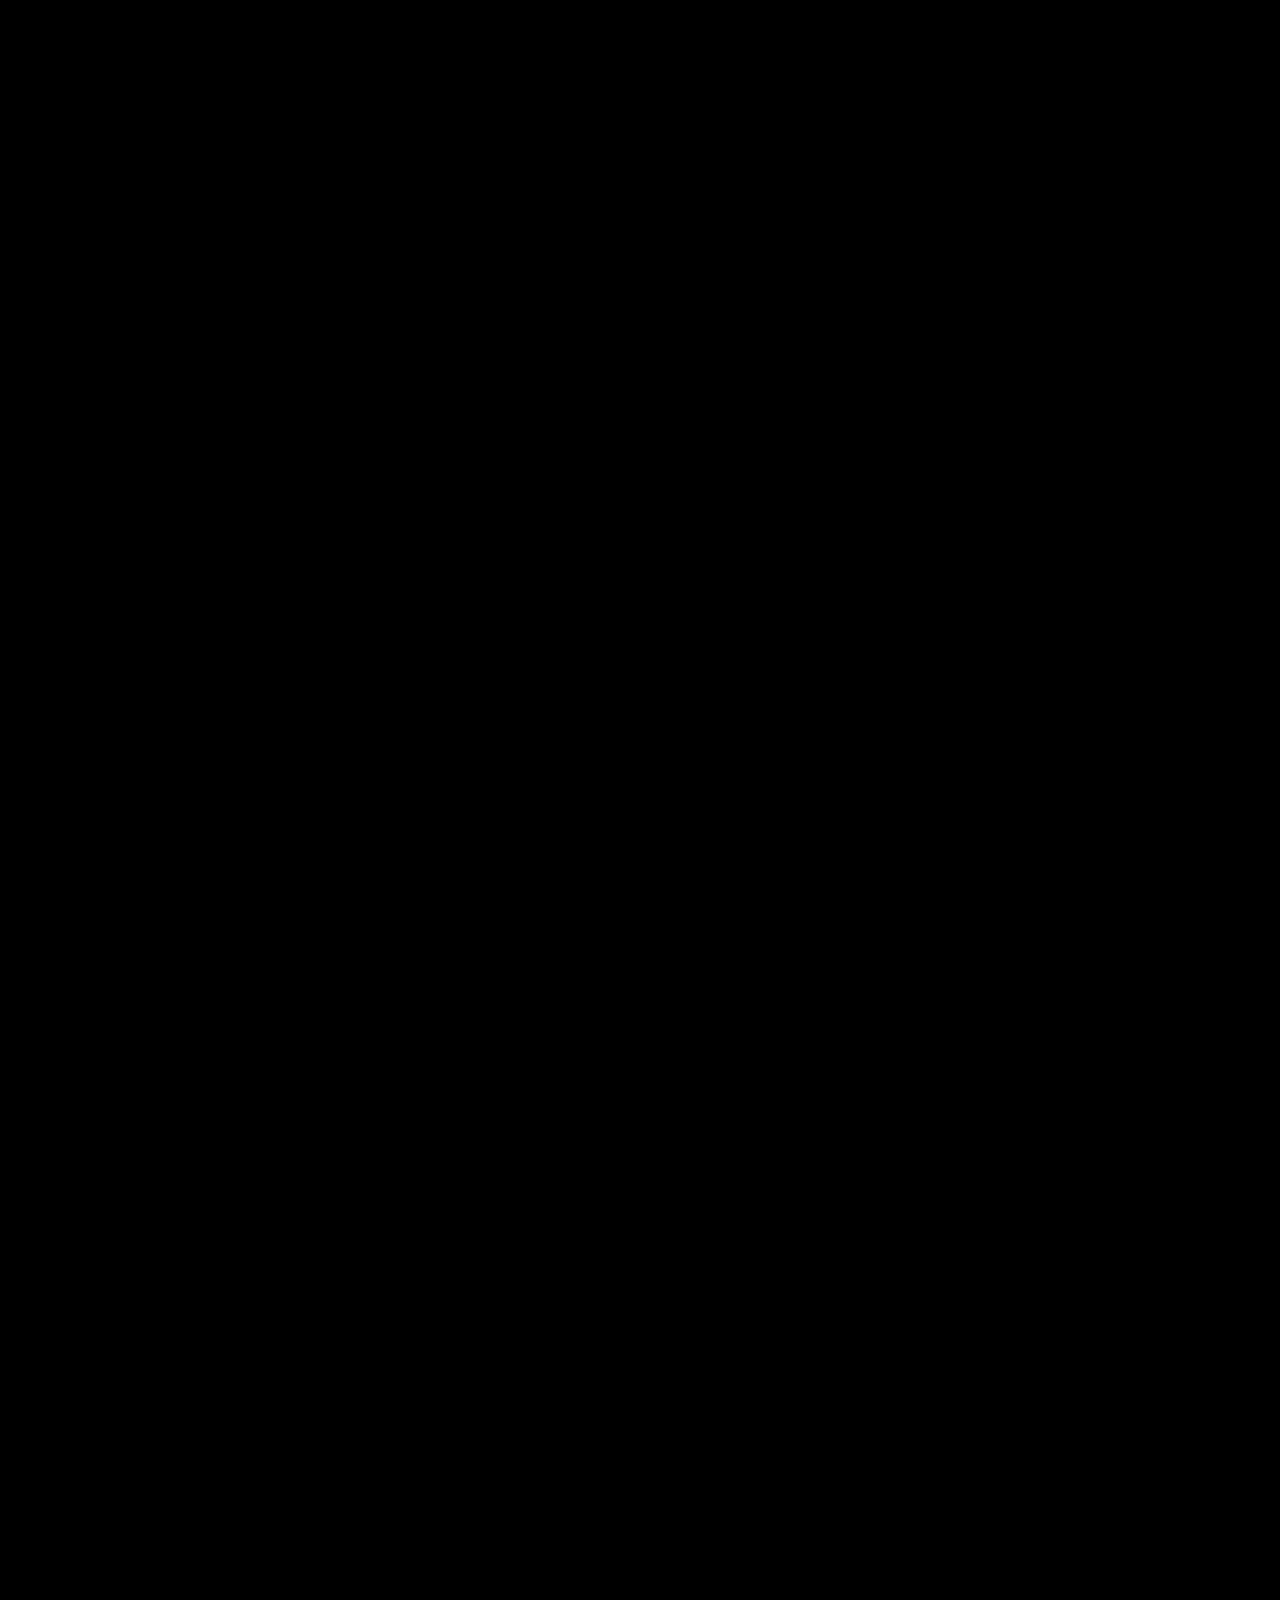
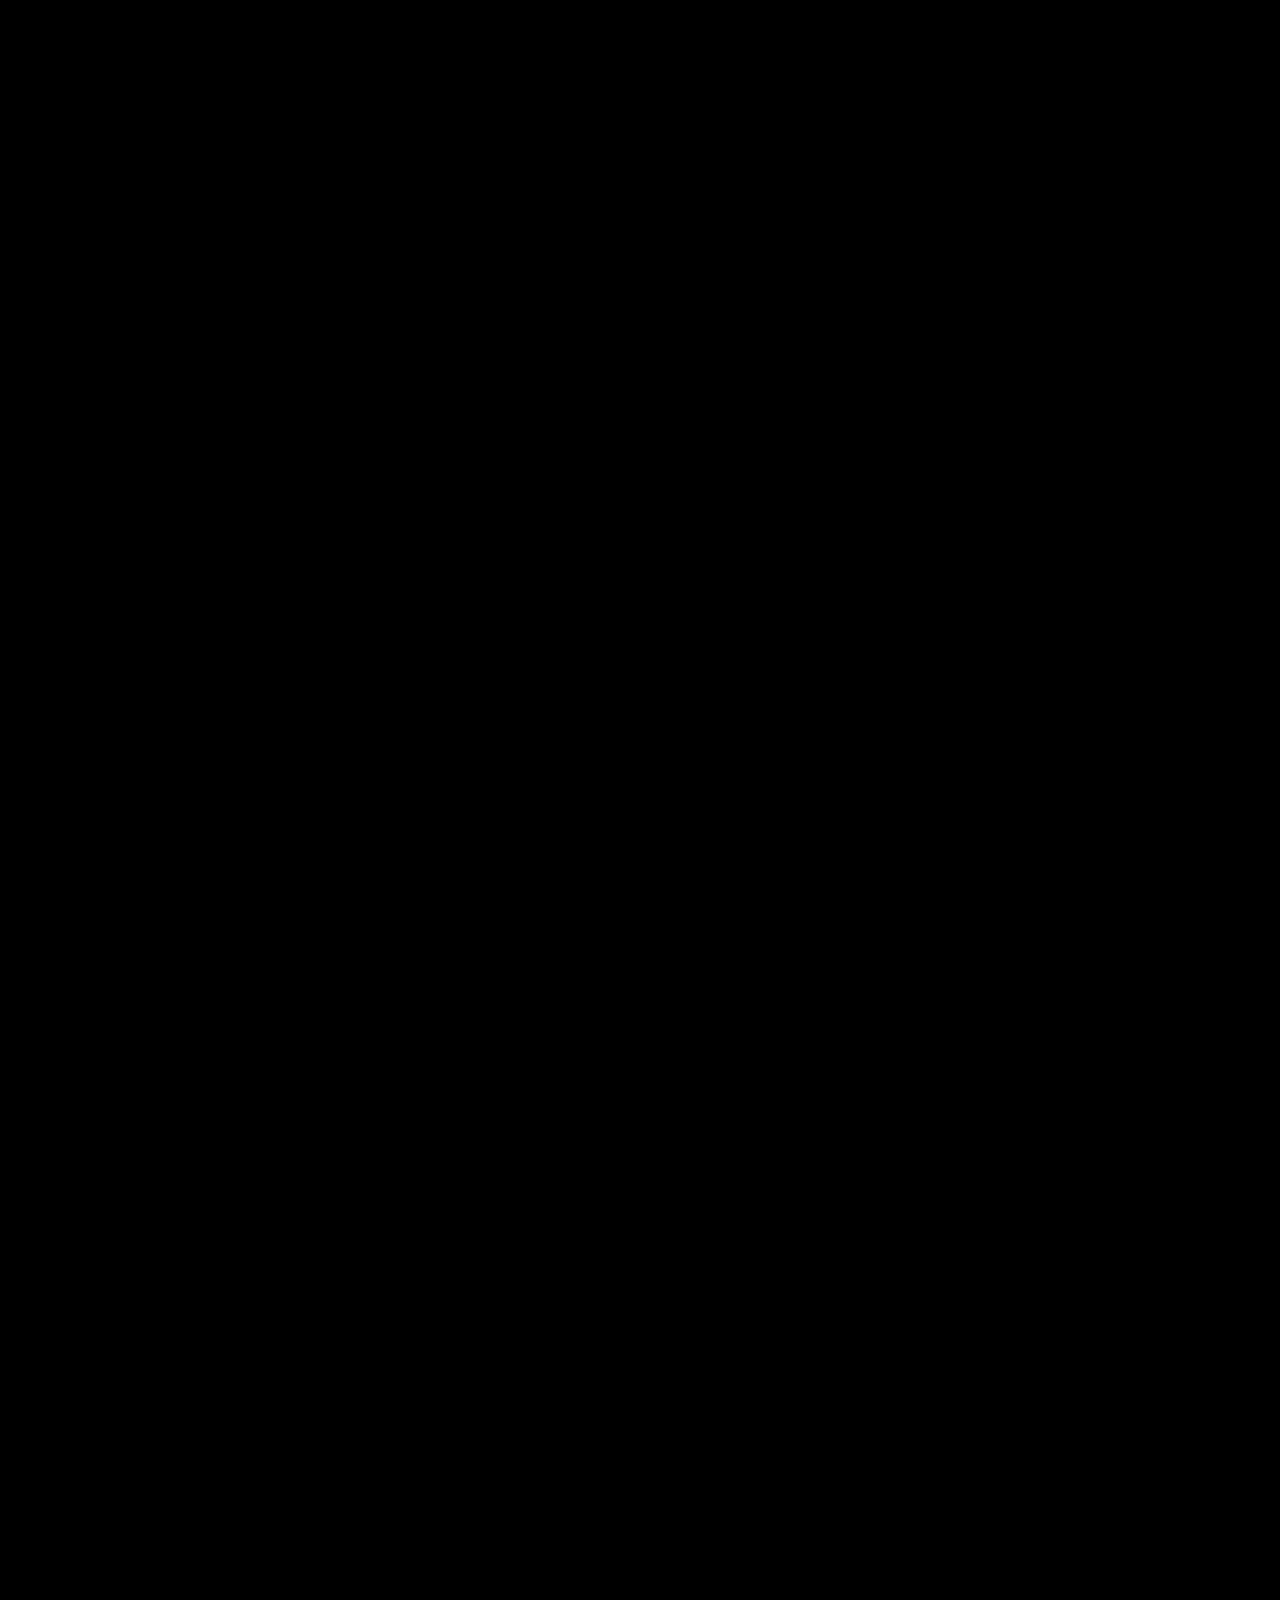
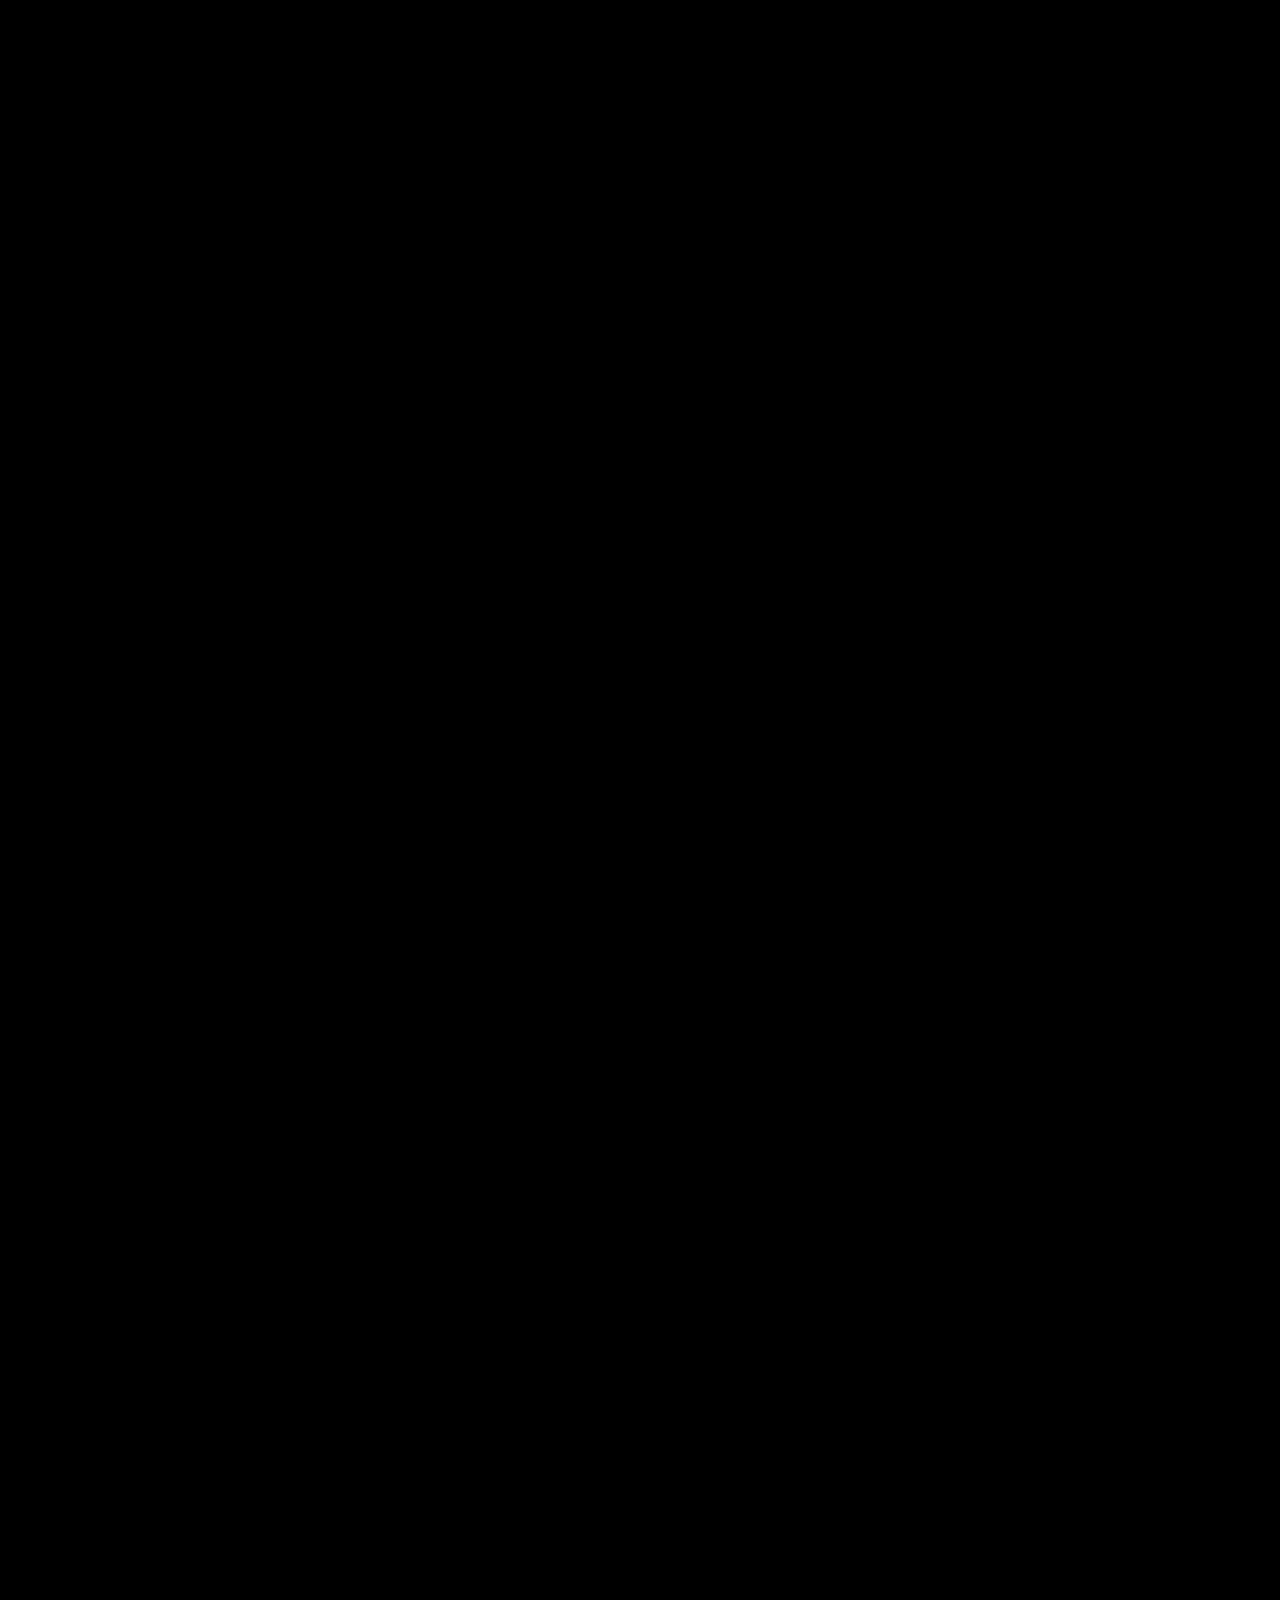
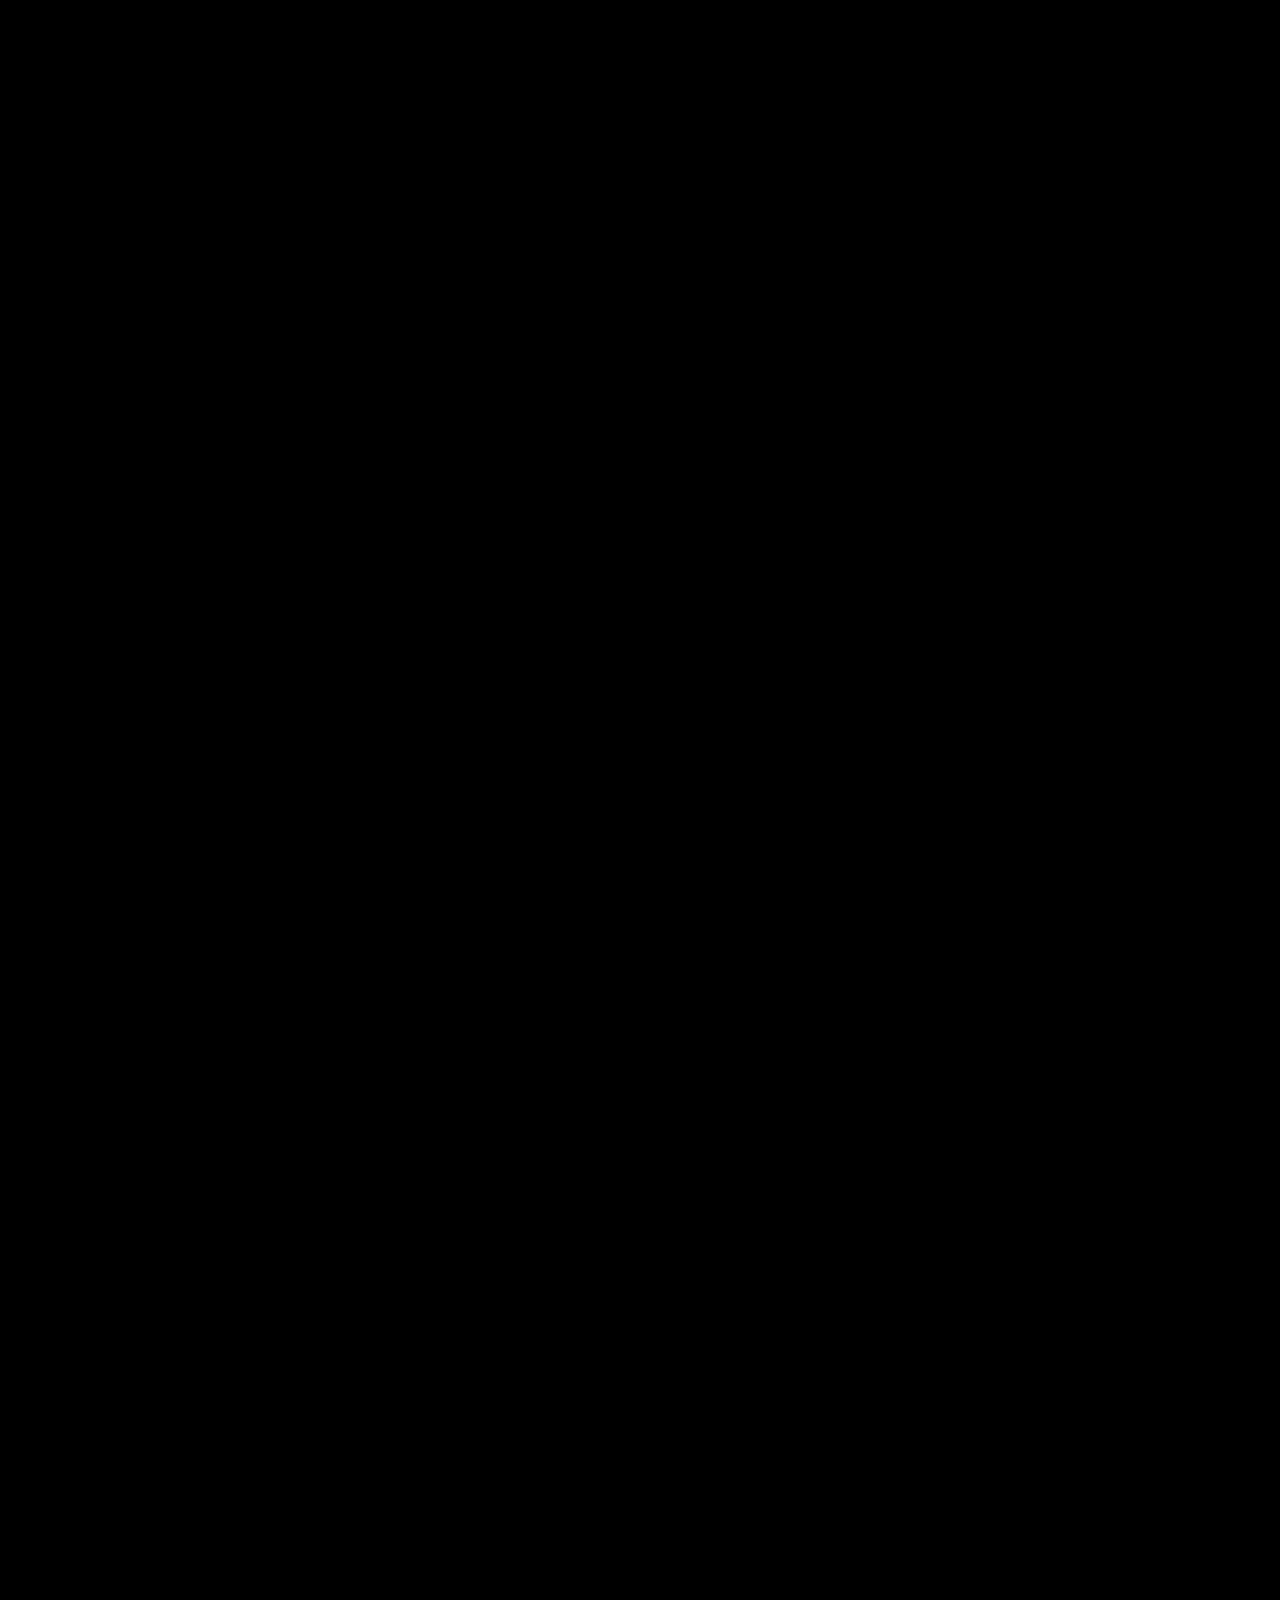
==== commit 09484d1b: "Render tunnel on canvas for mobile to prevent GPU crash-reloads CSS 3D tunnel layers rasterize at de" ====
--- a/index.html
+++ b/index.html
@@ -417,6 +417,23 @@
 @keyframes claimpulse{0%,100%{transform:scale(1)}50%{transform:scale(1.035)}}
 #claim:active{transform:scale(.97)}
 #ticket .fine{font-size:10px;letter-spacing:.3em;color:#5d5d5d;text-transform:uppercase}
+
+/* ---------- lite mode: mobile GPU safety ----------
+   no blurs, no blend modes, no big shadows — the tunnel itself
+   is drawn on the FX canvas instead of CSS 3D layers */
+body.lite #noise,body.lite #scanlines{display:none}
+body.lite #flash,body.lite #tint{mix-blend-mode:normal}
+body.lite .laser{mix-blend-mode:normal;filter:none;box-shadow:none;opacity:.45;width:2px}
+body.lite .monolith{box-shadow:inset 0 0 0 2px rgba(255,255,255,.07)}
+body.lite .monolith::before{filter:none}
+body.lite .djbooth .box{box-shadow:none}
+body.lite .djbooth .dj{filter:none}
+body.lite #crowd{filter:none}
+body.lite .raver{box-shadow:none}
+body.lite #cav-logo{text-shadow:0 0 14px rgba(177,75,255,.85)}
+body.lite .slice{mix-blend-mode:normal;opacity:.5}
+body.lite .zone .card{backdrop-filter:none;box-shadow:none}
+body.lite #vignette{background:radial-gradient(120% 100% at 50% 45%,transparent 50%,rgba(0,0,0,.7) 100%)}
 
 @media (max-width:720px){
   .zone .card{margin:0 6vw;padding:26px;backdrop-filter:none}
@@ -548,6 +565,10 @@
 const REDUCED=matchMedia("(prefers-reduced-motion: reduce)").matches;
 /* mobile = lighter everything, so the GPU never chokes and the tab never crash-reloads */
 const MOBILE=matchMedia("(pointer:coarse)").matches||innerWidth<760;
+/* on mobile the tunnel is drawn on canvas (one GPU surface) instead of CSS 3D
+   (dozens of huge rasterized layers — the thing that crash-reloads phone tabs) */
+const CANVAS_TUNNEL=MOBILE;
+if(CANVAS_TUNNEL)document.body.classList.add("lite");
 
 /* seeded prng so the tunnel is the same on every visit */
 let _s=1337;const rnd=()=>(_s=(_s*16807)%2147483647)/2147483647;
@@ -574,7 +595,146 @@
 const GRAFFITI=["GLITCH","NO EXIT","DYB UNDER BYEN","143 BPM","WE NEVER LEFT","BASS=LIFE","RAVE OR DIE","UNDERCITY","FØLG LYDEN","404 SURFACE NOT FOUND"];
 const SIGNS=[["ADGANG FORBUDT","UNAUTHORIZED PERSONNEL"],["HØJSPÆNDING","DANGER · HIGH VOLTAGE"],["TUNNEL B-7","SERVICE ACCESS ONLY"],["⚠ STRUCTURE UNSTABLE","DO NOT PROCEED"],["CCTV OFFLINE","YOU ARE NOT WATCHED"]];
 
+/* ----- canvas tunnel (mobile): same journey, one GPU surface ----- */
+const tdata=[];
+function buildTunnelData(){
+  _s=1337;tdata.length=0;
+  for(let i=0;i<NSEG;i++){
+    tdata.push({
+      ci:Math.pow(i/NSEG,1.6),
+      hue:[265,200,95][i%3],
+      light:rnd()<.8,dead:rnd()<.2,fseed:rnd()*10,
+      tape:rnd()<.55?{sd:rnd()<.5?-1:1,yf:.15+rnd()*.55}:null,
+      graf:rnd()<(.35+i/NSEG*.5)?{sd:rnd()<.5?-1:1,text:GRAFFITI[(rnd()*GRAFFITI.length)|0],yf:.05+rnd()*.5,size:26+rnd()*26+i*1.5,rot:rnd()*.22-.11}:null,
+      sign:rnd()<.45?{sd:rnd()<.5?-1:1,s:SIGNS[(rnd()*SIGNS.length)|0],yf:-.25-rnd()*.3,distort:i>NSEG*.55}:null,
+      puds:[{xf:rnd()*1.4-.7,r:26+rnd()*44},{xf:rnd()*1.4-.7,r:18+rnd()*30}],
+    });
+  }
+}
+const flickFn=(t,sd)=>(Math.sin(t*.011+sd*9)+Math.sin(t*.057+sd*3))>1.55?.12:1;
+function drawTunnel(now,p,pulse,camZ,tunnelOp,sx,sy){
+  const F=340,K=.55;
+  const cx=W/2+mx*14+sx,cy=H*.48+my*9+sy;
+  const hw=W*.85,hh=H*.85;
+  const proj=d=>F/(F+Math.max(d,10)*K);
+  ctx2.save();
+  ctx2.globalAlpha=tunnelOp;
+  ctx2.fillStyle="#000";ctx2.fillRect(0,0,W,H);
+  /* the rave bleeding through the far end */
+  const eg=range(p,.4,.58);
+  if(eg>0){
+    const sE=proj((NSEG-2.2)*SEG-camZ),r=Math.max(hw*sE*.9,24);
+    const g=ctx2.createRadialGradient(cx,cy,0,cx,cy,r);
+    g.addColorStop(0,`rgba(255,255,255,${.85*eg})`);
+    g.addColorStop(.45,`rgba(177,75,255,${.55*eg})`);
+    g.addColorStop(1,"rgba(177,75,255,0)");
+    ctx2.fillStyle=g;ctx2.beginPath();ctx2.arc(cx,cy,r,0,7);ctx2.fill();
+  }
+  const quad=(a,b,c,d,fill)=>{ctx2.fillStyle=fill;ctx2.beginPath();ctx2.moveTo(a[0],a[1]);ctx2.lineTo(b[0],b[1]);ctx2.lineTo(c[0],c[1]);ctx2.lineTo(d[0],d[1]);ctx2.closePath();ctx2.fill();};
+  const i0=Math.max(0,Math.floor(camZ/SEG)),iMax=Math.min(NSEG-2,i0+8);
+  for(let i=iMax;i>=i0;i--){
+    const t=tdata[i];
+    const d1=i*SEG-camZ,d2=(i+1)*SEG-camZ;
+    if(d2<30)continue;
+    const s1=proj(d1),s2=proj(d2),sm=proj((d1+d2)/2);
+    const fa=clamp(((d1+d2)/2)/(SEG*5),0,.97);
+    const fl=t.light&&!t.dead?flickFn(now,t.fseed):0;
+    const lum=(1-fa)*(.55+.45*fl)*(1+pulse*.22);
+    const L1=cx-hw*s1,R1=cx+hw*s1,T1=cy-hh*s1,B1=cy+hh*s1;
+    const L2=cx-hw*s2,R2=cx+hw*s2,T2=cy-hh*s2,B2=cy+hh*s2;
+    const sh=(r,g,b)=>`rgb(${r*lum|0},${g*lum|0},${b*lum|0})`;
+    quad([L1,T1],[L2,T2],[L2,B2],[L1,B1],sh(54,54,57));   // left wall
+    quad([R1,T1],[R2,T2],[R2,B2],[R1,B1],sh(50,50,53));   // right wall
+    quad([L1,B1],[L2,B2],[R2,B2],[R1,B1],sh(22,22,25));   // floor
+    quad([L1,T1],[L2,T2],[R2,T2],[R1,T1],sh(16,16,17));   // ceiling
+    /* accent wash deepens with descent */
+    if(t.ci>.02){
+      const ac=`hsla(${t.hue},100%,60%,${(t.ci*.1*(1-fa)).toFixed(3)})`;
+      quad([L1,T1],[L2,T2],[L2,B2],[L1,B1],ac);
+      quad([R1,T1],[R2,T2],[R2,B2],[R1,B1],ac);
+      quad([L1,B1],[L2,B2],[R2,B2],[R1,B1],ac);
+    }
+    /* ring seam */
+    ctx2.strokeStyle=`rgba(0,0,0,${.5*(1-fa)})`;ctx2.lineWidth=Math.max(1,2*s1);
+    ctx2.strokeRect(L1,T1,R1-L1,B1-T1);
+    /* fluorescent tube + glow */
+    if(t.light){
+      const y=cy-hh*sm+Math.max(2,3*sm),w=hw*sm*.32;
+      if(fl>0){
+        const g=ctx2.createRadialGradient(cx,y,0,cx,y,hw*sm*.5);
+        g.addColorStop(0,`rgba(230,240,255,${(.2*fl*(.5+pulse)).toFixed(3)})`);
+        g.addColorStop(1,"rgba(230,240,255,0)");
+        ctx2.fillStyle=g;ctx2.beginPath();ctx2.arc(cx,y,hw*sm*.5,0,7);ctx2.fill();
+      }
+      ctx2.fillStyle=fl>0?`rgba(255,255,255,${fl*(1-fa)})`:"#222";
+      ctx2.fillRect(cx-w,y,w*2,Math.max(1.5,4*sm));
+    }
+    /* caution tape along a wall */
+    if(t.tape){
+      const sd=t.tape.sd,yk=t.tape.yf;
+      const x1=cx+sd*hw*s1,x2=cx+sd*hw*s2;
+      const y1=cy+hh*s1*yk,y2=cy+hh*s2*yk;
+      const th1=Math.max(2,13*s1),th2=Math.max(1.5,13*s2);
+      ctx2.save();
+      ctx2.beginPath();
+      ctx2.moveTo(x1,y1-th1);ctx2.lineTo(x2,y2-th2);ctx2.lineTo(x2,y2+th2);ctx2.lineTo(x1,y1+th1);
+      ctx2.closePath();
+      ctx2.fillStyle=`rgba(247,209,0,${(.9*(1-fa)).toFixed(3)})`;ctx2.fill();
+      ctx2.clip();
+      ctx2.strokeStyle="rgba(13,13,13,.95)";ctx2.lineWidth=th1*.8;
+      for(let u=0;u<=1;u+=.13){
+        const xm=lerp(x1,x2,u),ym=lerp(y1,y2,u),thm=lerp(th1,th2,u);
+        ctx2.beginPath();ctx2.moveTo(xm-thm,ym-thm*1.3);ctx2.lineTo(xm+thm,ym+thm*1.3);ctx2.stroke();
+      }
+      ctx2.restore();
+    }
+    /* graffiti on the wall, perspective-sheared */
+    if(t.graf&&fa<.92){
+      const g=t.graf,sd=g.sd;
+      ctx2.save();
+      ctx2.translate(cx+sd*hw*sm*.9,cy+hh*sm*g.yf);
+      ctx2.transform(1,sd*-.28,0,1,0,0);
+      ctx2.rotate(g.rot);
+      ctx2.font=`900 ${Math.max(6,g.size*sm*1.6)|0}px "Arial Black",Impact,sans-serif`;
+      ctx2.textAlign=sd<0?"left":"right";
+      ctx2.fillStyle="rgba(0,0,0,.6)";ctx2.fillText(g.text,2,2);
+      ctx2.fillStyle=`hsla(${t.hue},100%,62%,${((.3+t.ci*.7)*(1-fa)).toFixed(3)})`;
+      ctx2.fillText(g.text,0,0);
+      ctx2.restore();
+    }
+    /* warning sign */
+    if(t.sign&&fa<.92){
+      const sg=t.sign,sd=sg.sd;
+      ctx2.save();
+      ctx2.translate(cx+sd*hw*sm*.9,cy+hh*sm*sg.yf);
+      ctx2.transform(1,sd*-.28,0,1,0,0);
+      if(sg.distort)ctx2.transform(1,0,Math.sin(now*.02)*.25,1,0,0);
+      const w=150*sm,h=64*sm;
+      ctx2.globalAlpha=tunnelOp*(1-fa);
+      ctx2.fillStyle="#0a0a0a";ctx2.fillRect(sd<0?0:-w,-h/2,w,h);
+      ctx2.fillStyle="#f7d100";ctx2.fillRect((sd<0?0:-w)+3*sm,-h/2+3*sm,w-6*sm,h-6*sm);
+      ctx2.fillStyle="#0a0a0a";ctx2.textAlign="center";
+      ctx2.font=`900 ${Math.max(5,15*sm)|0}px "Arial Black",Impact,sans-serif`;
+      ctx2.fillText(sg.s[0],(sd<0?w/2:-w/2),0);
+      ctx2.font=`700 ${Math.max(4,8*sm)|0}px monospace`;
+      ctx2.fillText(sg.s[1],(sd<0?w/2:-w/2),12*sm);
+      ctx2.restore();
+      ctx2.globalAlpha=tunnelOp;
+    }
+    /* wet puddles catching the light pulse */
+    for(const pu of t.puds){
+      const px=cx+pu.xf*hw*sm*.8,py=cy+hh*sm*.96;
+      const a=(1-fa)*(.05+pulse*t.ci*.5+fl*.04);
+      if(a<=.01)continue;
+      ctx2.fillStyle=`hsla(${t.hue},80%,80%,${a.toFixed(3)})`;
+      ctx2.beginPath();ctx2.ellipse(px,py,pu.r*sm,pu.r*sm*.3,0,0,7);ctx2.fill();
+    }
+  }
+  ctx2.restore();
+}
+
 function buildTunnel(){
+  if(CANVAS_TUNNEL){buildTunnelData();return;}
   _s=1337; // reset seed so the tunnel layout is stable across rebuilds
   world.innerHTML="";segs.length=0;
   TW=Math.min(1300,Math.max(760,innerWidth*1.05));
@@ -695,8 +855,9 @@
   });
 }
 let lastSpark=0,lastSteam=0;
-function drawFx(now,p,pulse){
+function drawFx(now,p,pulse,camZ,tunnelOp,sx,sy){
   ctx2.clearRect(0,0,W,H);
+  if(CANVAS_TUNNEL&&tunnelOp>0)drawTunnel(now,p,pulse,camZ,tunnelOp,sx,sy);
   const inTunnel=p>.05&&p<.6, glitchI=range(p,.46,.58)*(1-range(p,.6,.66));
   if(inTunnel&&!REDUCED){
     if(now-lastSpark>1400+Math.random()*2200){lastSpark=now;spawnSpark();}
@@ -889,22 +1050,21 @@
   const glitchI=range(p,.46,.58)*(1-range(p,.6,.66));
   const shake=REDUCED?0:pulse*5+glitchI*7;
   const sx=(Math.random()-.5)*shake,sy=(Math.random()-.5)*shake;
-  world.style.transform=`translate3d(${sx}px,${sy}px,${camZ}px)`;
-  tilt.style.transform=`rotateY(${mx*-2}deg) rotateX(${my*1.4}deg)`;
-
-  /* per-segment fog + culling (shorter draw distance on mobile) */
-  const VIEW=MOBILE?5.5:9,FOGD=MOBILE?4.5:7;
-  for(const s of segs){
-    const dist=s.z-camZ;
-    if(dist<-SEG*1.2||dist>SEG*VIEW){s.el.style.visibility="hidden";continue;}
-    s.el.style.visibility="visible";
-    s.el.style.setProperty("--fog",clamp(dist/(SEG*FOGD),0,.97).toFixed(3));
-  }
-
-  /* tunnel → cavern crossfade */
   const tunnelOp=1-range(p,.56,.645);
-  world.style.opacity=tunnelOp;
-  world.style.display=tunnelOp<=0?"none":"";
+  if(!CANVAS_TUNNEL){
+    world.style.transform=`translate3d(${sx}px,${sy}px,${camZ}px)`;
+    tilt.style.transform=`rotateY(${mx*-2}deg) rotateX(${my*1.4}deg)`;
+    /* per-segment fog + culling */
+    for(const s of segs){
+      const dist=s.z-camZ;
+      if(dist<-SEG*1.2||dist>SEG*9){s.el.style.visibility="hidden";continue;}
+      s.el.style.visibility="visible";
+      s.el.style.setProperty("--fog",clamp(dist/(SEG*7),0,.97).toFixed(3));
+    }
+    /* tunnel → cavern crossfade */
+    world.style.opacity=tunnelOp;
+    world.style.display=tunnelOp<=0?"none":"";
+  }
   const cavIn=range(p,.585,.68),cavOut=range(p,.965,1);
   cavern.style.opacity=(cavIn*(1-cavOut*.55)).toFixed(3);
   if(cavIn>0){
@@ -944,7 +1104,7 @@
 
   hud(p);
   audio.update(p);
-  drawFx(now,p,pulse);
+  drawFx(now,p,pulse,camZ,tunnelOp,sx,sy);
   requestAnimationFrame(frame);
 }
 
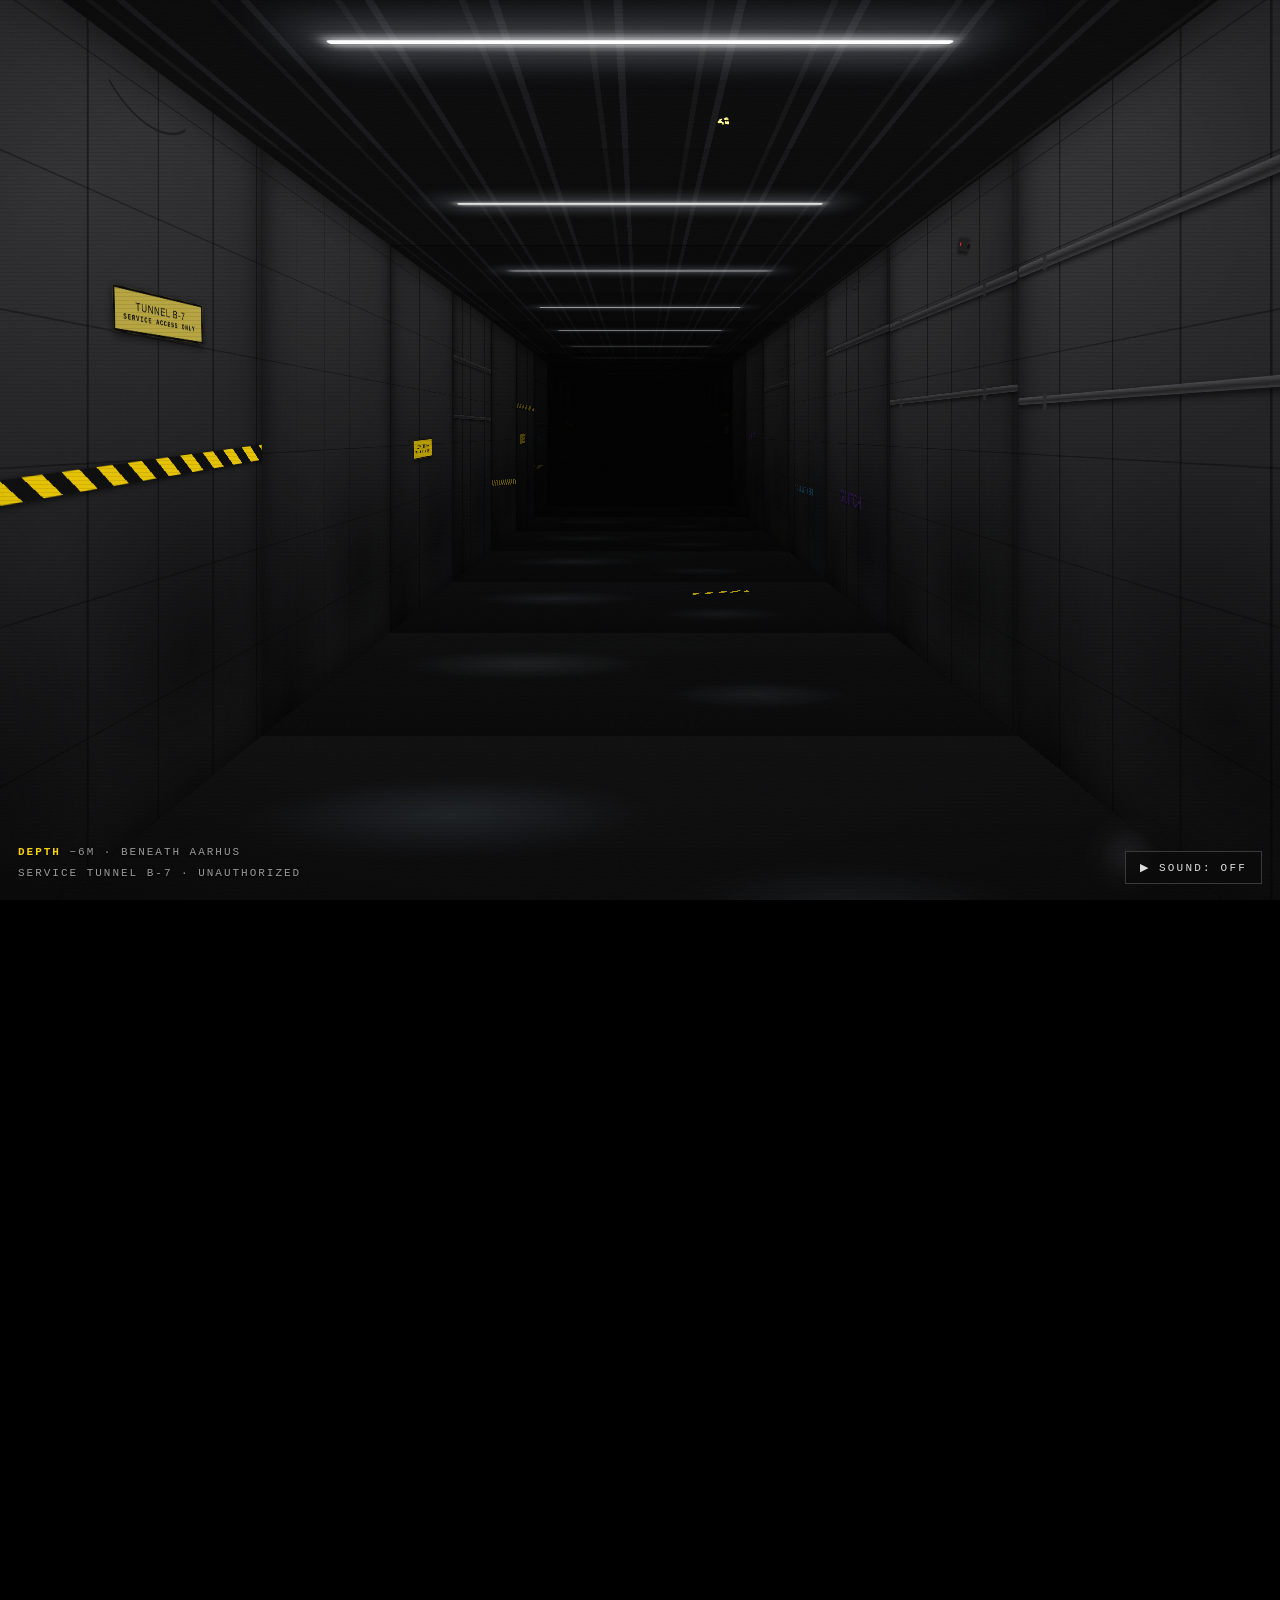
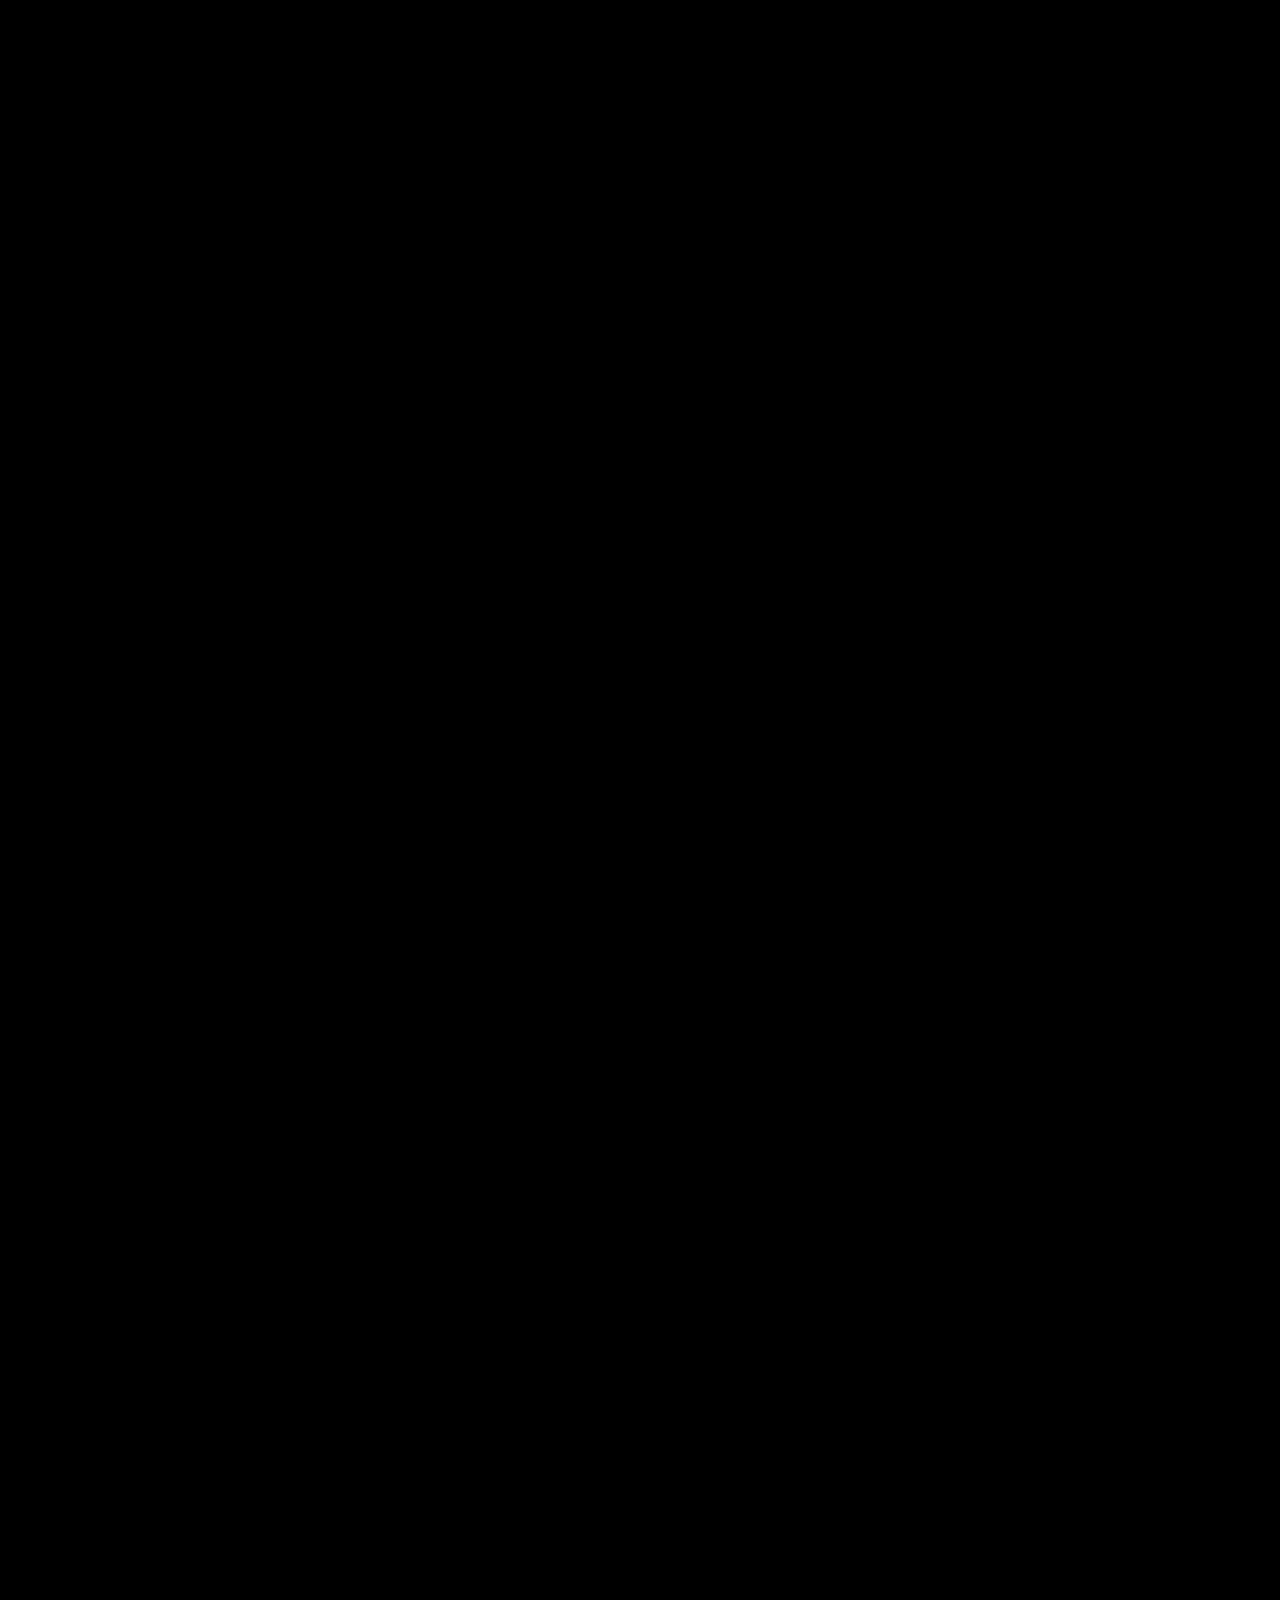
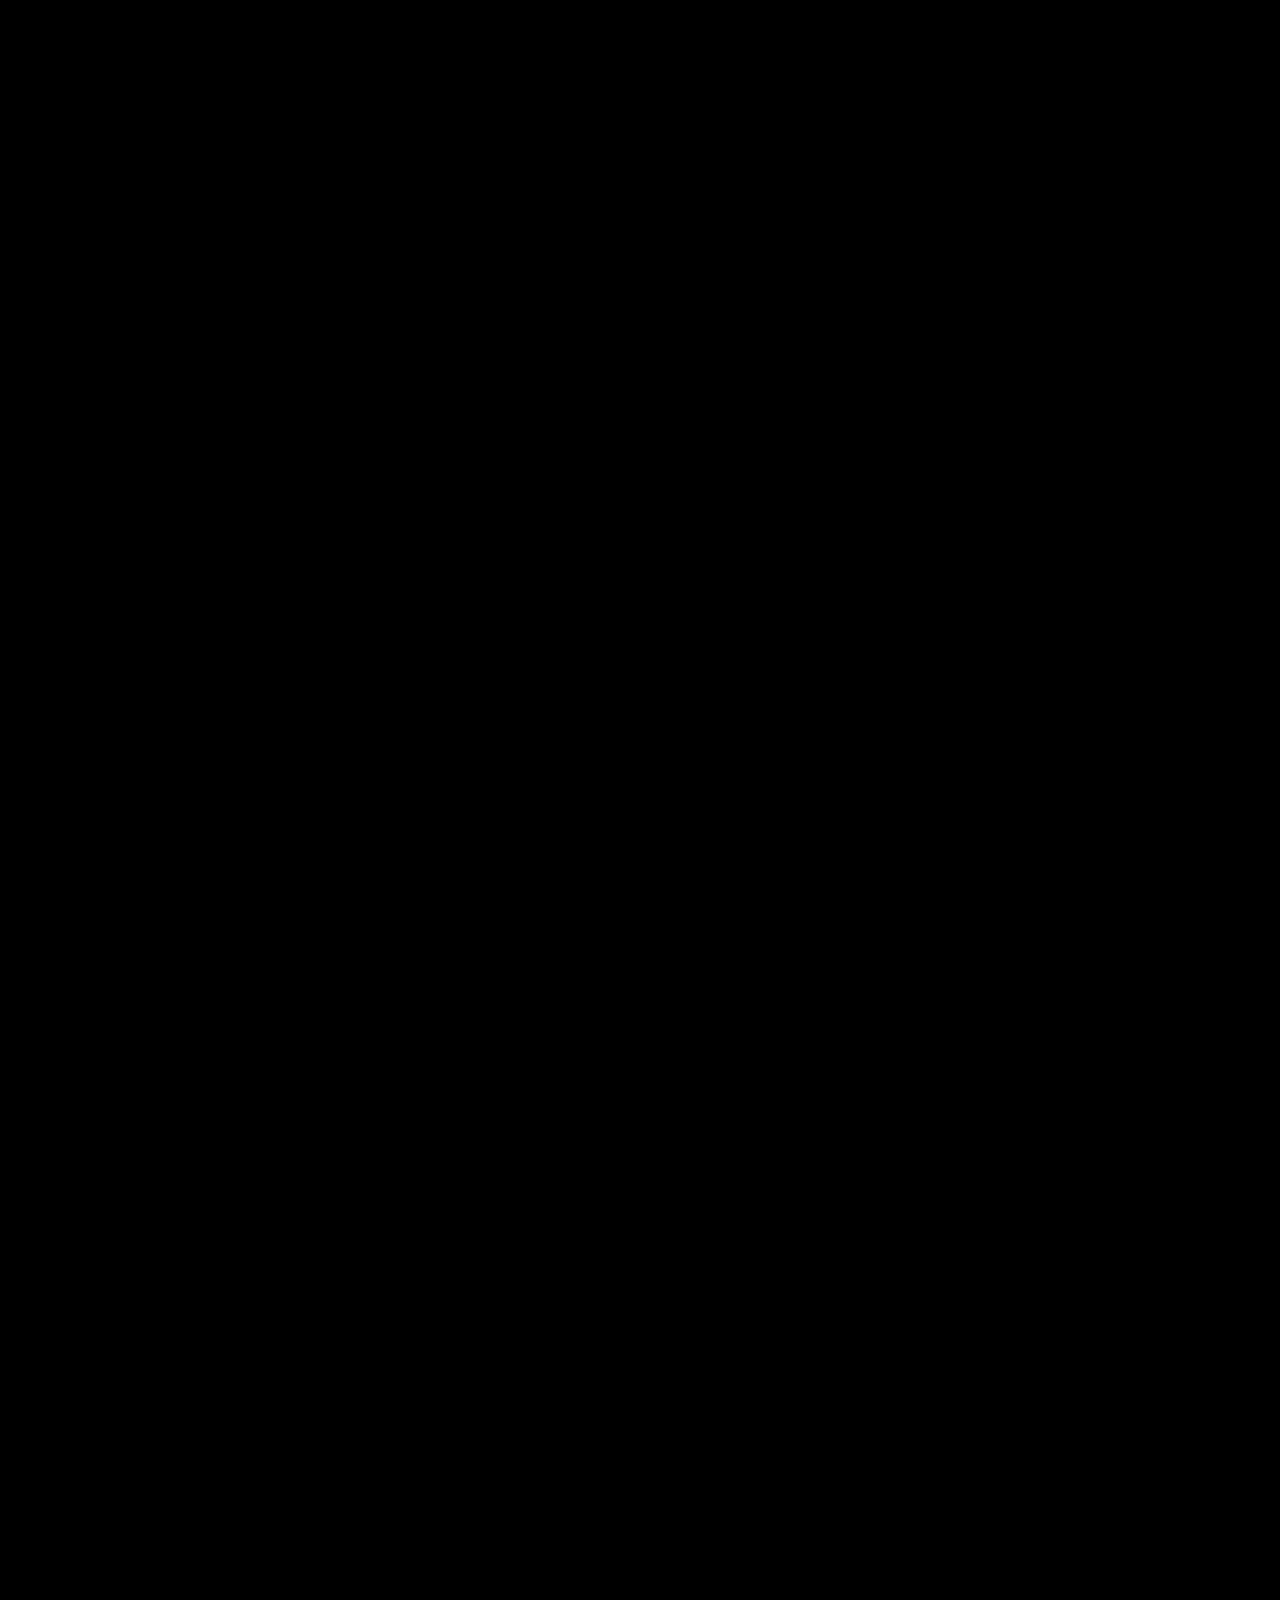
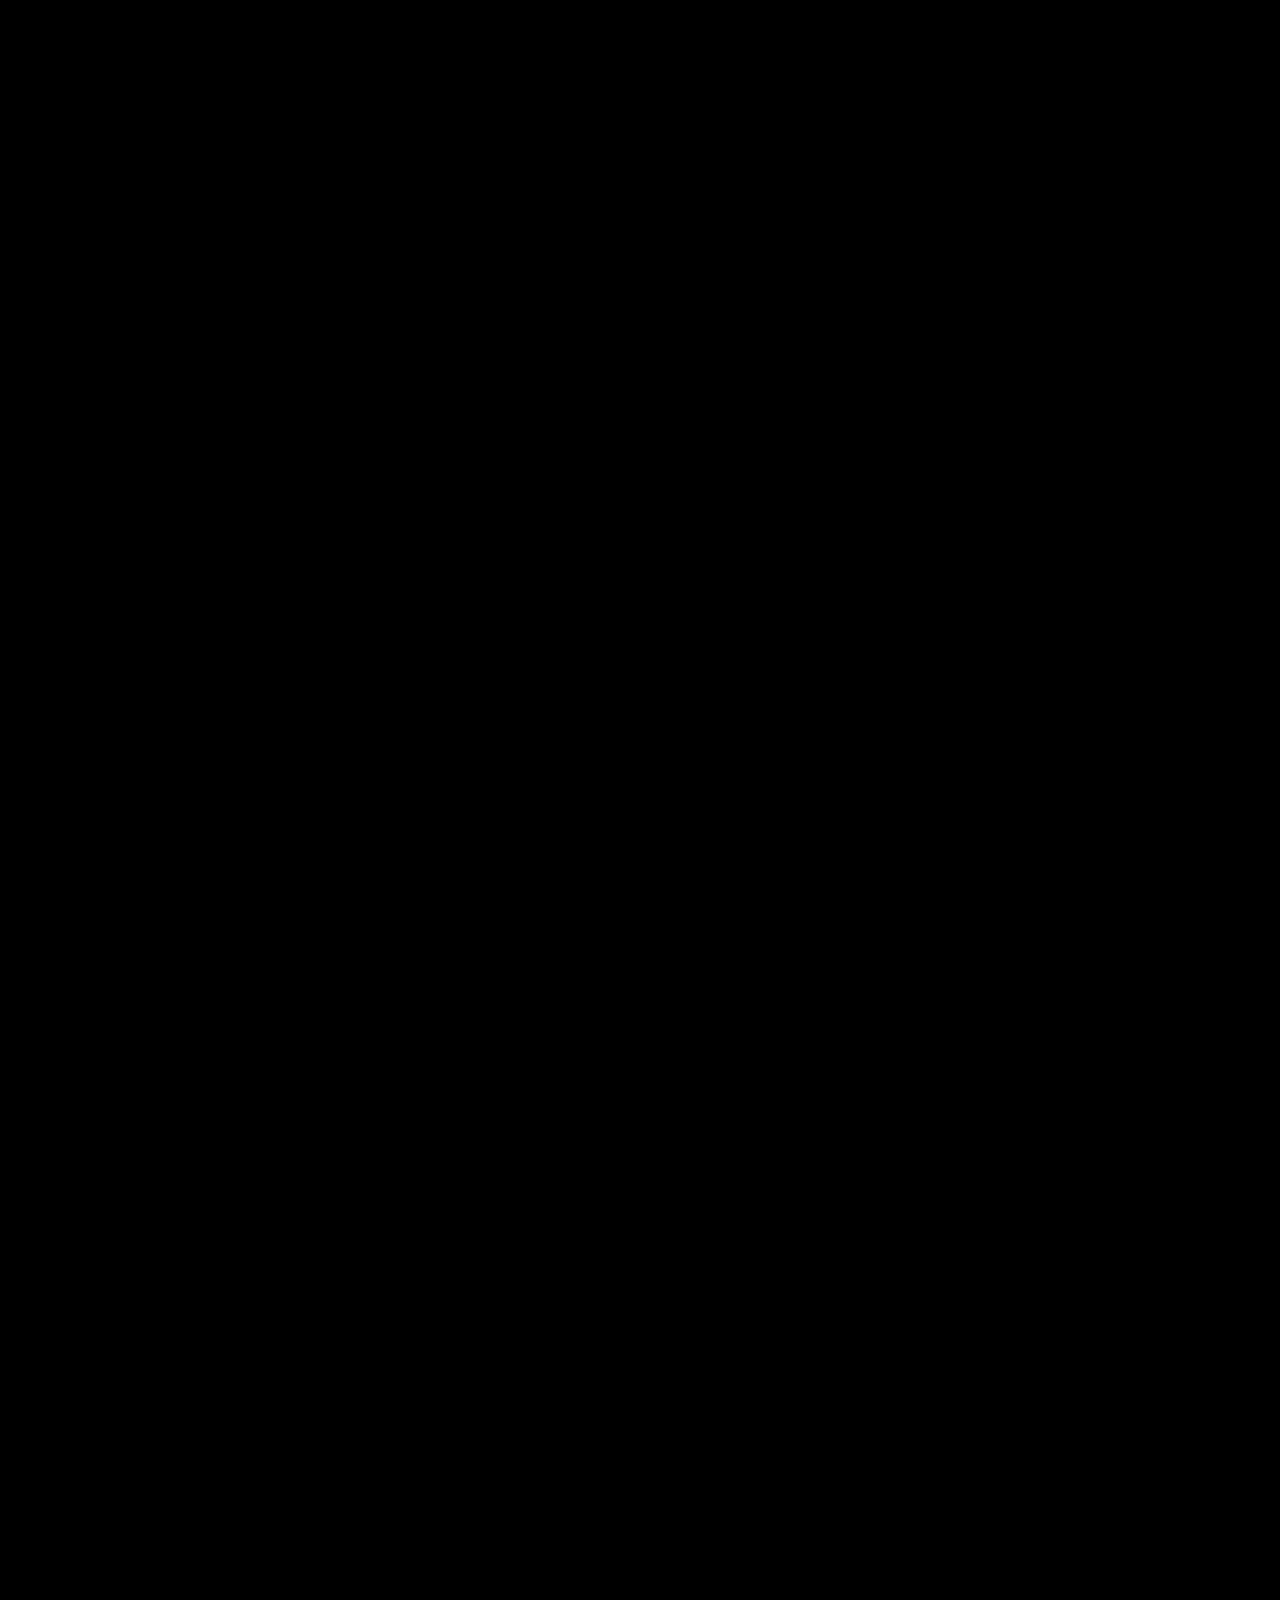
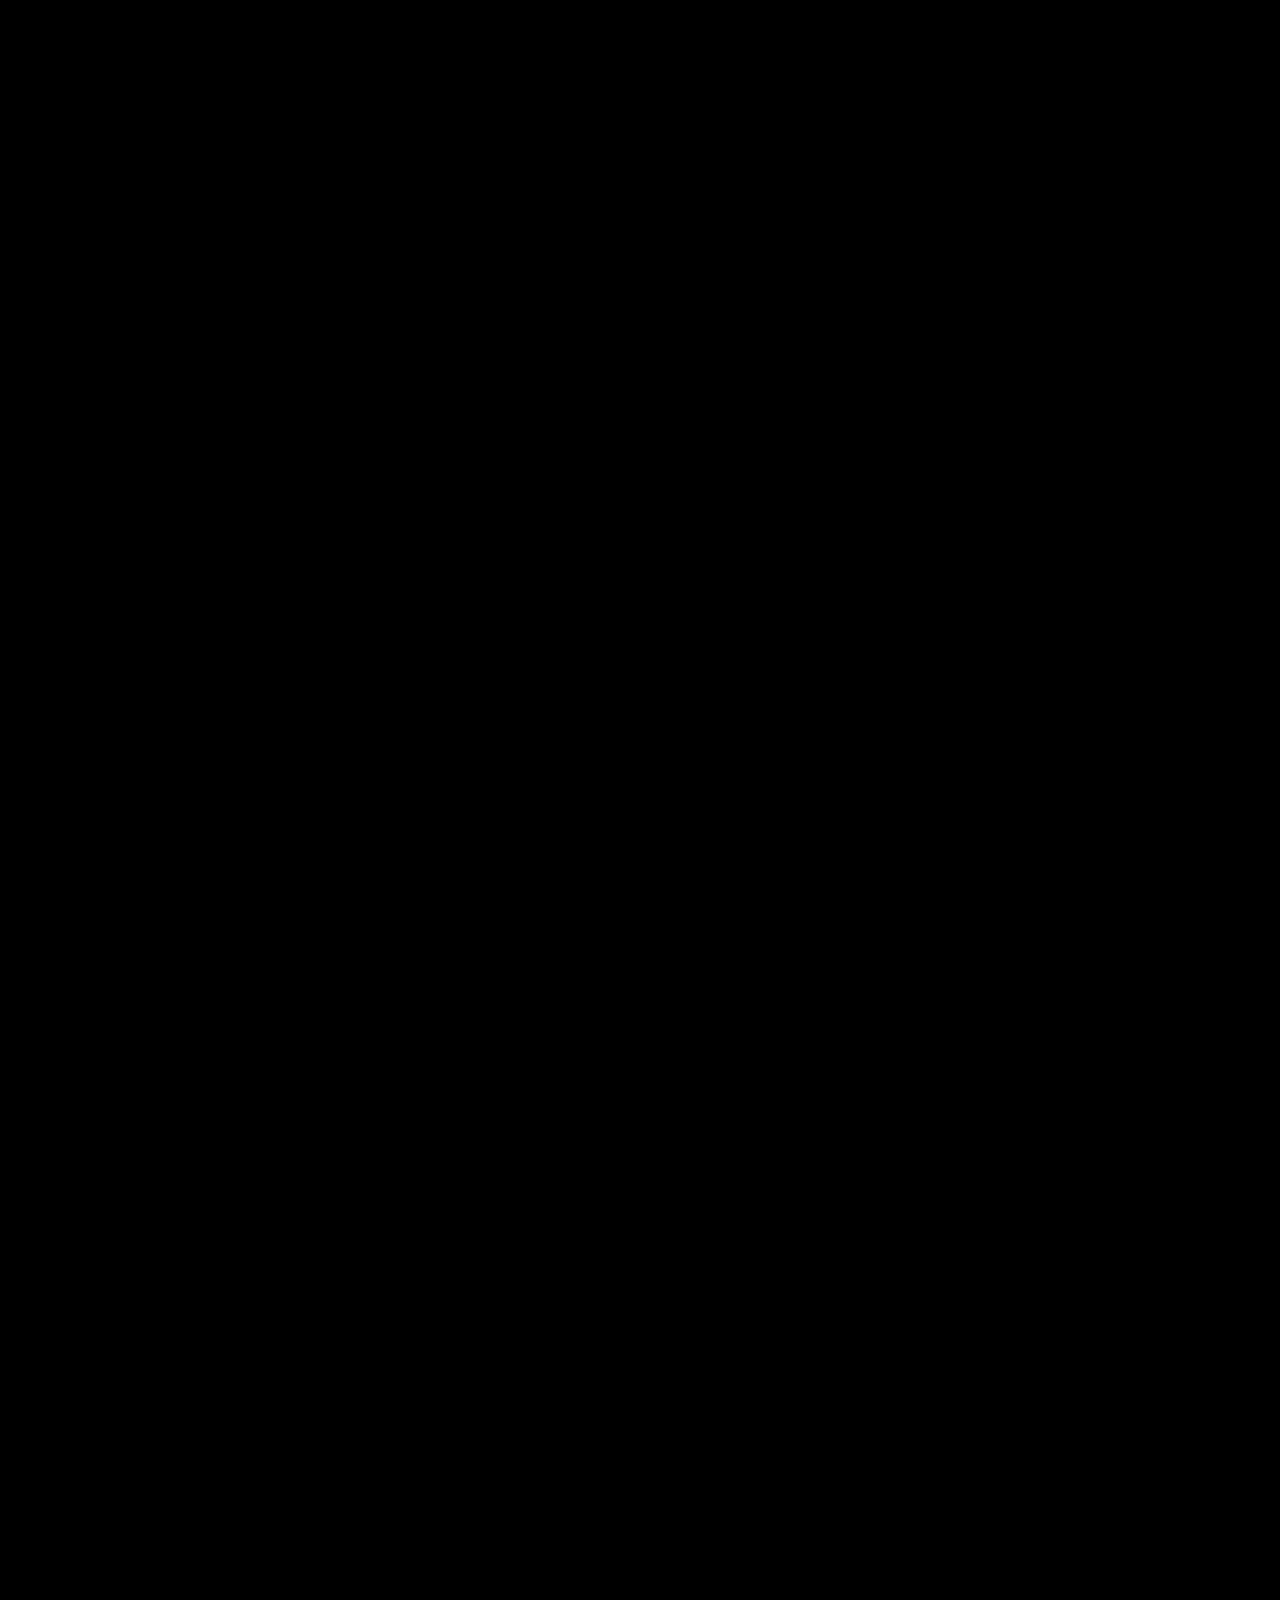
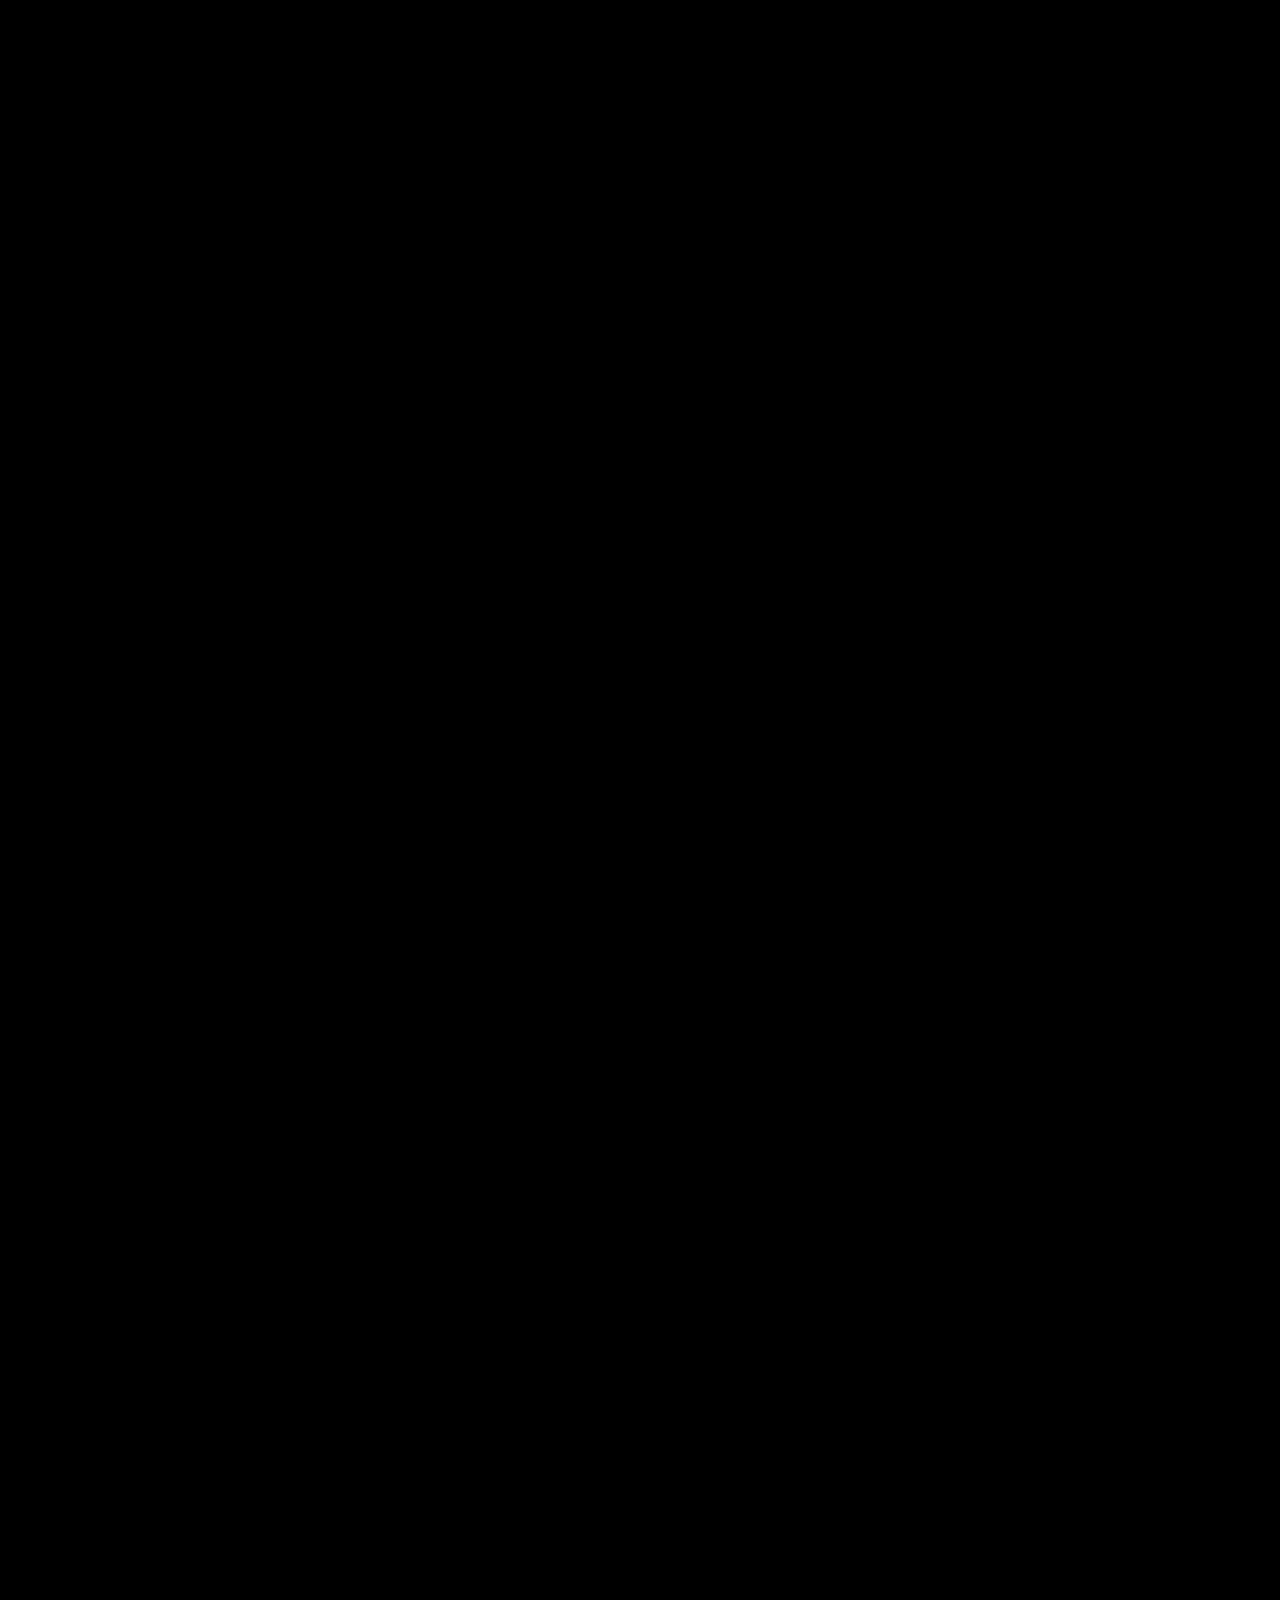
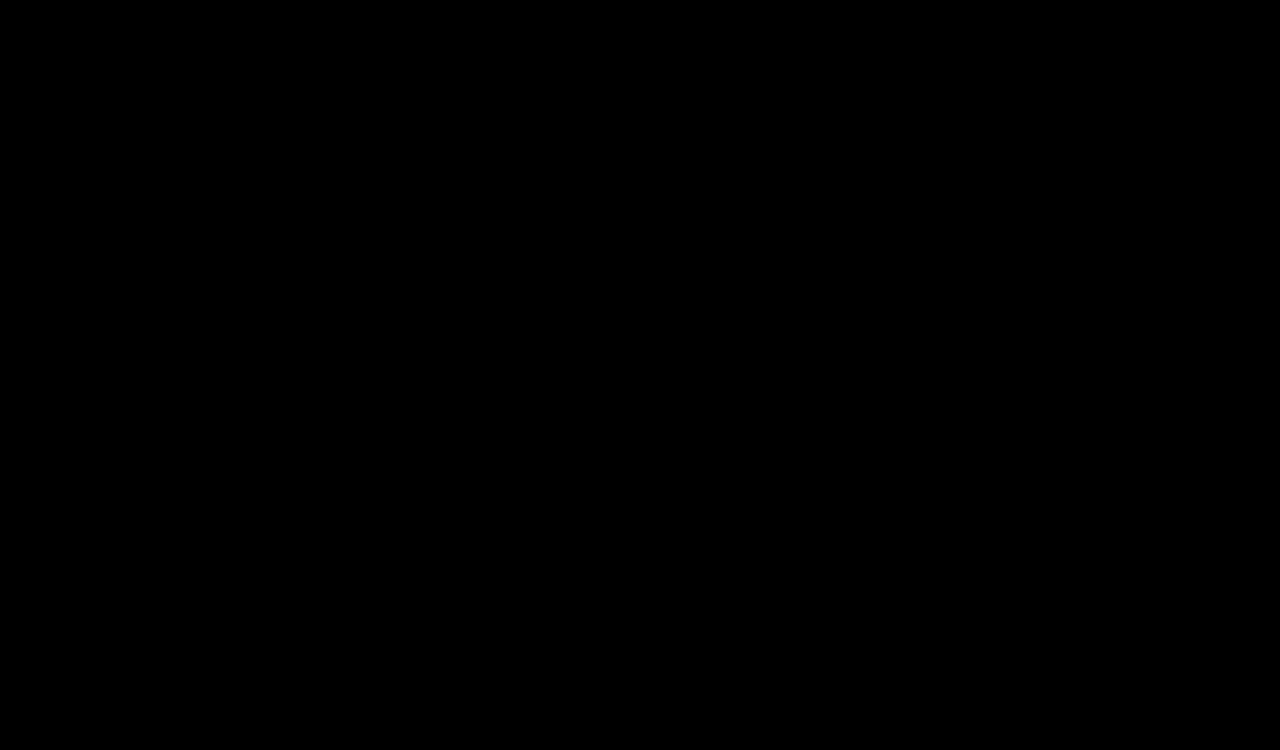
==== commit 828c0d2b: "Enrich mobile canvas tunnel detail and shorten the descent Canvas tunnel renderer now draws far more" ====
--- a/index.html
+++ b/index.html
@@ -36,7 +36,7 @@
 ::selection{background:var(--hazard);color:#000}
 
 /* ---------- scroll driver ---------- */
-#scroll-space{height:1600vh;position:relative;z-index:0}
+#scroll-space{height:1150vh;position:relative;z-index:0}
 
 /* ---------- fixed stage ---------- */
 #stage{
@@ -588,7 +588,7 @@
 
 /* ---------------- tunnel construction ---------------- */
 const SEG=620;          // segment depth (px)
-const NSEG=26;
+const NSEG=16;          // shorter tunnel — fewer segments to the reveal
 let TW,TH;              // tunnel width / height
 const segs=[];
 
@@ -597,21 +597,34 @@
 
 /* ----- canvas tunnel (mobile): same journey, one GPU surface ----- */
 const tdata=[];
+const pipeRuns=[];      // long pipes running along the walls across segments
 function buildTunnelData(){
-  _s=1337;tdata.length=0;
+  _s=1337;tdata.length=0;pipeRuns.length=0;
   for(let i=0;i<NSEG;i++){
     tdata.push({
       ci:Math.pow(i/NSEG,1.6),
       hue:[265,200,95][i%3],
-      light:rnd()<.8,dead:rnd()<.2,fseed:rnd()*10,
-      tape:rnd()<.55?{sd:rnd()<.5?-1:1,yf:.15+rnd()*.55}:null,
-      graf:rnd()<(.35+i/NSEG*.5)?{sd:rnd()<.5?-1:1,text:GRAFFITI[(rnd()*GRAFFITI.length)|0],yf:.05+rnd()*.5,size:26+rnd()*26+i*1.5,rot:rnd()*.22-.11}:null,
-      sign:rnd()<.45?{sd:rnd()<.5?-1:1,s:SIGNS[(rnd()*SIGNS.length)|0],yf:-.25-rnd()*.3,distort:i>NSEG*.55}:null,
+      light:rnd()<.82,dead:rnd()<.2,fseed:rnd()*10,twin:rnd()<.35,
+      tape:rnd()<.5?{sd:rnd()<.5?-1:1,yf:-.1+rnd()*.7}:null,
+      graf:rnd()<(.34+i/NSEG*.5)?{sd:rnd()<.5?-1:1,text:GRAFFITI[(rnd()*GRAFFITI.length)|0],yf:.0+rnd()*.5,size:24+rnd()*26+i*1.5,rot:rnd()*.22-.11,glow:rnd()<.5}:null,
+      sign:rnd()<.4?{sd:rnd()<.5?-1:1,s:SIGNS[(rnd()*SIGNS.length)|0],yf:-.28-rnd()*.28,distort:i>NSEG*.55}:null,
       puds:[{xf:rnd()*1.4-.7,r:26+rnd()*44},{xf:rnd()*1.4-.7,r:18+rnd()*30}],
+      stains:[{sd:rnd()<.5?-1:1,yf:-.9+rnd()*1.8,w:.18+rnd()*.3,h:.4+rnd()*.7,a:.18+rnd()*.22},
+              {sd:rnd()<.5?-1:1,yf:-.9+rnd()*1.8,w:.12+rnd()*.2,h:.3+rnd()*.5,a:.12+rnd()*.18}],
+      cctv:rnd()<.28?{sd:rnd()<.5?-1:1,yf:-.62-rnd()*.12,fseed:rnd()*9}:null,
+      barrier:rnd()<.26?{xf:rnd()*1.0-.5,w:.3+rnd()*.28}:null,
+      vent:rnd()<.3?{sd:rnd()<.5?-1:1,yf:.55+rnd()*.3}:null,
+      cable:rnd()<.55?{sd:rnd()<.5?-1:1,sag:.1+rnd()*.22,xf:.1+rnd()*.5}:null,
+      box:rnd()<.3?{sd:rnd()<.5?-1:1,yf:.2+rnd()*.4,w:.1+rnd()*.12,h:.14+rnd()*.16}:null,
     });
   }
-}
-const flickFn=(t,sd)=>(Math.sin(t*.011+sd*9)+Math.sin(t*.057+sd*3))>1.55?.12:1;
+  /* continuous pipe runs spanning several segments each */
+  for(let r=0;r<9;r++){
+    const a=(rnd()*NSEG)|0;
+    pipeRuns.push({sd:rnd()<.5?-1:1,yk:-.62+rnd()*1.3,i0:a,i1:a+2+((rnd()*7)|0),th:5+rnd()*7,tone:rnd()});
+  }
+}
+const flickFn=(t,sd)=>(Math.sin(t*.011+sd*9)+Math.sin(t*.057+sd*3))>1.55?.14:1;
 function drawTunnel(now,p,pulse,camZ,tunnelOp,sx,sy){
   const F=340,K=.55;
   const cx=W/2+mx*14+sx,cy=H*.48+my*9+sy;
@@ -619,7 +632,7 @@
   const proj=d=>F/(F+Math.max(d,10)*K);
   ctx2.save();
   ctx2.globalAlpha=tunnelOp;
-  ctx2.fillStyle="#000";ctx2.fillRect(0,0,W,H);
+  ctx2.fillStyle="#05050a";ctx2.fillRect(0,0,W,H);
   /* the rave bleeding through the far end */
   const eg=range(p,.4,.58);
   if(eg>0){
@@ -638,36 +651,156 @@
     if(d2<30)continue;
     const s1=proj(d1),s2=proj(d2),sm=proj((d1+d2)/2);
     const fa=clamp(((d1+d2)/2)/(SEG*5),0,.97);
+    const vis=1-fa;
     const fl=t.light&&!t.dead?flickFn(now,t.fseed):0;
-    const lum=(1-fa)*(.55+.45*fl)*(1+pulse*.22);
+    const lum=vis*(.5+.5*fl)*(1+pulse*.22);
     const L1=cx-hw*s1,R1=cx+hw*s1,T1=cy-hh*s1,B1=cy+hh*s1;
     const L2=cx-hw*s2,R2=cx+hw*s2,T2=cy-hh*s2,B2=cy+hh*s2;
-    const sh=(r,g,b)=>`rgb(${r*lum|0},${g*lum|0},${b*lum|0})`;
-    quad([L1,T1],[L2,T2],[L2,B2],[L1,B1],sh(54,54,57));   // left wall
-    quad([R1,T1],[R2,T2],[R2,B2],[R1,B1],sh(50,50,53));   // right wall
-    quad([L1,B1],[L2,B2],[R2,B2],[R1,B1],sh(22,22,25));   // floor
-    quad([L1,T1],[L2,T2],[R2,T2],[R1,T1],sh(16,16,17));   // ceiling
+    /* slightly cool concrete grey */
+    const gg=v=>{const k=v*lum;return `rgb(${k|0},${k|0},${(k*1.07)|0})`;};
+    /* walls: vertical gradient (lit near the tube band, grimy at the seams) */
+    const wgrad=(top,bot,base)=>{
+      const g=ctx2.createLinearGradient(0,top,0,bot);
+      g.addColorStop(0,gg(base*.42));g.addColorStop(.3,gg(base*1.18));
+      g.addColorStop(.6,gg(base*.86));g.addColorStop(1,gg(base*.4));
+      return g;
+    };
+    quad([L1,T1],[L2,T2],[L2,B2],[L1,B1],wgrad(T1,B1,58));   // left wall
+    quad([R1,T1],[R2,T2],[R2,B2],[R1,B1],wgrad(T1,B1,52));   // right wall
+    quad([L1,B1],[L2,B2],[R2,B2],[R1,B1],gg(20));            // floor
+    quad([L1,T1],[L2,T2],[R2,T2],[R1,T1],gg(14));            // ceiling
+    /* corrugated ceiling ribs */
+    ctx2.strokeStyle=`rgba(0,0,0,${.4*vis})`;ctx2.lineWidth=Math.max(.5,1.4*sm);
+    for(let u=.2;u<1;u+=.2){
+      const xa=lerp(L1,L2,u),xb=lerp(R1,R2,u),ya=lerp(T1,T2,u);
+      ctx2.beginPath();ctx2.moveTo(xa,ya);ctx2.lineTo(xb,ya);ctx2.stroke();
+    }
+    /* damp stains on the concrete */
+    for(const st of t.stains){
+      const sd=st.sd,wx=cx+sd*hw, gx=cx+sd*hw*sm, gy=cy+hh*sm*st.yf;
+      ctx2.fillStyle=`rgba(0,0,0,${(st.a*vis).toFixed(3)})`;
+      ctx2.beginPath();ctx2.ellipse(gx,gy,hw*sm*st.w,hh*sm*st.h,0,0,7);ctx2.fill();
+    }
     /* accent wash deepens with descent */
     if(t.ci>.02){
-      const ac=`hsla(${t.hue},100%,60%,${(t.ci*.1*(1-fa)).toFixed(3)})`;
+      const ac=`hsla(${t.hue},100%,60%,${(t.ci*.1*vis).toFixed(3)})`;
       quad([L1,T1],[L2,T2],[L2,B2],[L1,B1],ac);
       quad([R1,T1],[R2,T2],[R2,B2],[R1,B1],ac);
       quad([L1,B1],[L2,B2],[R2,B2],[R1,B1],ac);
     }
-    /* ring seam */
-    ctx2.strokeStyle=`rgba(0,0,0,${.5*(1-fa)})`;ctx2.lineWidth=Math.max(1,2*s1);
+    /* panel seam + rivets at the near ring */
+    ctx2.strokeStyle=`rgba(0,0,0,${.55*vis})`;ctx2.lineWidth=Math.max(1,2.4*s1);
     ctx2.strokeRect(L1,T1,R1-L1,B1-T1);
-    /* fluorescent tube + glow */
+    if(s1>.12){
+      ctx2.fillStyle=`rgba(${20*lum|0},${20*lum|0},${24*lum|0},${vis})`;
+      const rr=Math.max(1,2.4*s1);
+      for(const c of [[L1,T1],[R1,T1],[L1,B1],[R1,B1],[L1,(T1+B1)/2],[R1,(T1+B1)/2]]){
+        ctx2.beginPath();ctx2.arc(c[0],c[1],rr,0,7);ctx2.fill();
+        ctx2.fillStyle=`rgba(${90*lum|0},${90*lum|0},${96*lum|0},${vis})`;
+        ctx2.beginPath();ctx2.arc(c[0]-rr*.3,c[1]-rr*.3,rr*.4,0,7);ctx2.fill();
+        ctx2.fillStyle=`rgba(${20*lum|0},${20*lum|0},${24*lum|0},${vis})`;
+      }
+    }
+    /* pipes running along the walls (continuous across segments) */
+    for(const pr of pipeRuns){
+      if(i<pr.i0||i>=pr.i1)continue;
+      const sd=pr.sd,yk=pr.yk;
+      const nx1=cx+sd*hw*s1,ny1=cy+hh*s1*yk,nx2=cx+sd*hw*s2,ny2=cy+hh*s2*yk;
+      const th1=Math.max(1.2,pr.th*s1),th2=Math.max(.8,pr.th*s2);
+      const base=pr.tone<.4?70:pr.tone<.7?54:42;
+      ctx2.fillStyle=gg(base*.7);
+      ctx2.beginPath();ctx2.moveTo(nx1,ny1-th1);ctx2.lineTo(nx2,ny2-th2);
+      ctx2.lineTo(nx2,ny2+th2);ctx2.lineTo(nx1,ny1+th1);ctx2.closePath();ctx2.fill();
+      ctx2.strokeStyle=gg(base*1.6);ctx2.lineWidth=Math.max(.5,th1*.4);
+      ctx2.beginPath();ctx2.moveTo(nx1,ny1-th1*.5);ctx2.lineTo(nx2,ny2-th2*.5);ctx2.stroke();
+      if(s1>.14){ /* bracket at the near end */
+        ctx2.fillStyle=gg(34);
+        ctx2.fillRect(nx1-th1*.5,ny1-th1*1.5,th1,th1*3);
+      }
+    }
+    /* hanging cables drooping from the ceiling */
+    if(t.cable&&s1>.06){
+      const cb=t.cable,sd=cb.sd;
+      const ax=cx+sd*hw*sm*cb.xf, ay=cy-hh*sm*.96;
+      const bx=cx+sd*hw*sm*(cb.xf+.32), by=ay;
+      const my2=ay+hh*sm*cb.sag*(1+pulse*.4);
+      ctx2.strokeStyle=`rgba(${8*lum|0},${8*lum|0},${10*lum|0},${vis})`;
+      ctx2.lineWidth=Math.max(1,3*sm);
+      ctx2.beginPath();ctx2.moveTo(ax,ay);ctx2.quadraticCurveTo((ax+bx)/2,my2,bx,by);ctx2.stroke();
+    }
+    /* junction box on the wall */
+    if(t.box&&fa<.9){
+      const bx=t.box,sd=bx.sd;
+      const gx=cx+sd*hw*sm, gy=cy+hh*sm*bx.yf, w=hw*sm*bx.w, h=hh*sm*bx.h;
+      ctx2.fillStyle=gg(40);ctx2.fillRect(gx-w/2,gy-h/2,w,h);
+      ctx2.fillStyle=gg(64);ctx2.fillRect(gx-w/2,gy-h/2,w,Math.max(1,h*.16));
+      ctx2.strokeStyle=`rgba(0,0,0,${.6*vis})`;ctx2.lineWidth=1;
+      ctx2.strokeRect(gx-w/2,gy-h/2,w,h);
+    }
+    /* steam vent: a dark grate + the FX layer adds the rising steam */
+    if(t.vent&&s1>.1){
+      const sd=t.vent.sd,gx=cx+sd*hw*sm,gy=cy+hh*sm*t.vent.yf,w=hw*sm*.12,h=hh*sm*.06;
+      ctx2.fillStyle=gg(24);ctx2.fillRect(gx-w/2,gy-h/2,w,h);
+      ctx2.strokeStyle=gg(48);ctx2.lineWidth=Math.max(.5,1*sm);
+      for(let v=-1;v<=1;v++){ctx2.beginPath();ctx2.moveTo(gx-w/2,gy+v*h*.3);ctx2.lineTo(gx+w/2,gy+v*h*.3);ctx2.stroke();}
+    }
+    /* fluorescent tube fixture + glow */
     if(t.light){
-      const y=cy-hh*sm+Math.max(2,3*sm),w=hw*sm*.32;
+      const y=cy-hh*sm+Math.max(2,4*sm),w=hw*sm*(t.twin?.4:.32);
+      ctx2.fillStyle=gg(26);ctx2.fillRect(cx-w-2*sm,y-2*sm,(w+2*sm)*2,Math.max(3,9*sm)); // housing
       if(fl>0){
-        const g=ctx2.createRadialGradient(cx,y,0,cx,y,hw*sm*.5);
-        g.addColorStop(0,`rgba(230,240,255,${(.2*fl*(.5+pulse)).toFixed(3)})`);
-        g.addColorStop(1,"rgba(230,240,255,0)");
-        ctx2.fillStyle=g;ctx2.beginPath();ctx2.arc(cx,y,hw*sm*.5,0,7);ctx2.fill();
+        const g=ctx2.createRadialGradient(cx,y,0,cx,y,hw*sm*.55);
+        g.addColorStop(0,`rgba(225,238,255,${(.26*fl*(.5+pulse)).toFixed(3)})`);
+        g.addColorStop(1,"rgba(225,238,255,0)");
+        ctx2.fillStyle=g;ctx2.beginPath();ctx2.arc(cx,y,hw*sm*.55,0,7);ctx2.fill();
       }
-      ctx2.fillStyle=fl>0?`rgba(255,255,255,${fl*(1-fa)})`:"#222";
-      ctx2.fillRect(cx-w,y,w*2,Math.max(1.5,4*sm));
+      ctx2.fillStyle=fl>0?`rgba(255,255,255,${fl*vis})`:"#1c1c1f";
+      const th=Math.max(1.5,4*sm);
+      if(t.twin){ctx2.fillRect(cx-w,y-th,w*2,th*.8);ctx2.fillRect(cx-w,y+th*.4,w*2,th*.8);}
+      else ctx2.fillRect(cx-w,y,w*2,th);
+    }
+    /* construction barrier on the floor */
+    if(t.barrier&&s1>.08){
+      const br=t.barrier, gx=cx+br.xf*hw*sm, gy=cy+hh*sm*.9, w=hw*sm*br.w, h=Math.max(3,12*sm);
+      ctx2.save();
+      ctx2.beginPath();ctx2.rect(gx-w/2,gy-h,w,h);ctx2.clip();
+      ctx2.fillStyle=`rgba(247,209,0,${vis})`;ctx2.fillRect(gx-w/2,gy-h,w,h);
+      ctx2.fillStyle=`rgba(12,12,12,${vis})`;
+      const stp=Math.max(5,h*.9);
+      for(let xx=-h;xx<w+h;xx+=stp*2){
+        ctx2.beginPath();ctx2.moveTo(gx-w/2+xx,gy);ctx2.lineTo(gx-w/2+xx+stp,gy);
+        ctx2.lineTo(gx-w/2+xx+stp-h,gy-h);ctx2.lineTo(gx-w/2+xx-h,gy-h);ctx2.closePath();ctx2.fill();
+      }
+      ctx2.restore();
+      ctx2.fillStyle=gg(28);ctx2.fillRect(gx-w/2+w*.12,gy,Math.max(1,2*sm),h*.7);
+      ctx2.fillRect(gx+w/2-w*.12,gy,Math.max(1,2*sm),h*.7);
+    }
+    /* broken CCTV with a stuttering red LED */
+    if(t.cctv&&fa<.9){
+      const cc=t.cctv,sd=cc.sd,gx=cx+sd*hw*sm*.9,gy=cy+hh*sm*cc.yf,w=hw*sm*.07,h=hh*sm*.05;
+      ctx2.save();ctx2.translate(gx,gy);ctx2.rotate(sd*.3);
+      ctx2.fillStyle=gg(34);ctx2.fillRect(-w/2,-h/2,w,h);
+      ctx2.fillStyle=gg(18);ctx2.beginPath();ctx2.arc(sd*w*.6,0,h*.4,0,7);ctx2.fill();
+      const blink=(Math.sin(now*.02+cc.fseed)+Math.sin(now*.011))>1.3?1:0;
+      if(blink){ctx2.fillStyle=`rgba(255,40,40,${vis})`;ctx2.beginPath();ctx2.arc(-w*.2,0,Math.max(1,h*.2),0,7);ctx2.fill();}
+      ctx2.restore();
+    }
+    /* wet reflective floor: a central sheen + puddles reacting to the light */
+    if(s1>.08){
+      const ry=cy+hh*sm*.55, rw=hw*sm*.5, ra=(.04+pulse*.16+fl*.05)*vis;
+      const g=ctx2.createLinearGradient(cx,cy+hh*sm*.18,cx,cy+hh*sm);
+      g.addColorStop(0,`rgba(200,215,235,${ra.toFixed(3)})`);
+      g.addColorStop(1,"rgba(200,215,235,0)");
+      ctx2.fillStyle=g;ctx2.beginPath();
+      ctx2.moveTo(cx-rw*.4,cy+hh*sm*.2);ctx2.lineTo(cx+rw*.4,cy+hh*sm*.2);
+      ctx2.lineTo(cx+rw,B1);ctx2.lineTo(cx-rw,B1);ctx2.closePath();ctx2.fill();
+    }
+    for(const pu of t.puds){
+      const px=cx+pu.xf*hw*sm*.8,py=cy+hh*sm*.96;
+      const a=vis*(.05+pulse*t.ci*.55+fl*.05);
+      if(a<=.01)continue;
+      ctx2.fillStyle=`hsla(${t.hue},85%,80%,${a.toFixed(3)})`;
+      ctx2.beginPath();ctx2.ellipse(px,py,pu.r*sm,pu.r*sm*.3,0,0,7);ctx2.fill();
     }
     /* caution tape along a wall */
     if(t.tape){
@@ -679,7 +812,7 @@
       ctx2.beginPath();
       ctx2.moveTo(x1,y1-th1);ctx2.lineTo(x2,y2-th2);ctx2.lineTo(x2,y2+th2);ctx2.lineTo(x1,y1+th1);
       ctx2.closePath();
-      ctx2.fillStyle=`rgba(247,209,0,${(.9*(1-fa)).toFixed(3)})`;ctx2.fill();
+      ctx2.fillStyle=`rgba(247,209,0,${(.92*vis).toFixed(3)})`;ctx2.fill();
       ctx2.clip();
       ctx2.strokeStyle="rgba(13,13,13,.95)";ctx2.lineWidth=th1*.8;
       for(let u=0;u<=1;u+=.13){
@@ -688,17 +821,25 @@
       }
       ctx2.restore();
     }
-    /* graffiti on the wall, perspective-sheared */
+    /* graffiti / spray-painted glow logo, perspective-sheared */
     if(t.graf&&fa<.92){
       const g=t.graf,sd=g.sd;
       ctx2.save();
       ctx2.translate(cx+sd*hw*sm*.9,cy+hh*sm*g.yf);
       ctx2.transform(1,sd*-.28,0,1,0,0);
       ctx2.rotate(g.rot);
-      ctx2.font=`900 ${Math.max(6,g.size*sm*1.6)|0}px "Arial Black",Impact,sans-serif`;
+      const fs=Math.max(6,g.size*sm*1.6);
+      ctx2.font=`900 ${fs|0}px "Arial Black",Impact,sans-serif`;
       ctx2.textAlign=sd<0?"left":"right";
+      if(g.glow){ /* soft spray glow via radial gradient (cheap, no shadowBlur) */
+        const gw=ctx2.measureText(g.text).width;
+        const rg=ctx2.createRadialGradient(sd<0?gw*.5:-gw*.5,-fs*.3,0,sd<0?gw*.5:-gw*.5,-fs*.3,gw*.7);
+        rg.addColorStop(0,`hsla(${t.hue},100%,65%,${(.5*(.4+t.ci)*vis).toFixed(3)})`);
+        rg.addColorStop(1,`hsla(${t.hue},100%,65%,0)`);
+        ctx2.fillStyle=rg;ctx2.fillRect(sd<0?-fs:-gw-fs,-fs*1.2,gw+fs*2,fs*1.8);
+      }
       ctx2.fillStyle="rgba(0,0,0,.6)";ctx2.fillText(g.text,2,2);
-      ctx2.fillStyle=`hsla(${t.hue},100%,62%,${((.3+t.ci*.7)*(1-fa)).toFixed(3)})`;
+      ctx2.fillStyle=`hsla(${t.hue},100%,${g.glow?68:60}%,${((.32+t.ci*.68)*vis).toFixed(3)})`;
       ctx2.fillText(g.text,0,0);
       ctx2.restore();
     }
@@ -710,7 +851,7 @@
       ctx2.transform(1,sd*-.28,0,1,0,0);
       if(sg.distort)ctx2.transform(1,0,Math.sin(now*.02)*.25,1,0,0);
       const w=150*sm,h=64*sm;
-      ctx2.globalAlpha=tunnelOp*(1-fa);
+      ctx2.globalAlpha=tunnelOp*vis;
       ctx2.fillStyle="#0a0a0a";ctx2.fillRect(sd<0?0:-w,-h/2,w,h);
       ctx2.fillStyle="#f7d100";ctx2.fillRect((sd<0?0:-w)+3*sm,-h/2+3*sm,w-6*sm,h-6*sm);
       ctx2.fillStyle="#0a0a0a";ctx2.textAlign="center";
@@ -721,15 +862,11 @@
       ctx2.restore();
       ctx2.globalAlpha=tunnelOp;
     }
-    /* wet puddles catching the light pulse */
-    for(const pu of t.puds){
-      const px=cx+pu.xf*hw*sm*.8,py=cy+hh*sm*.96;
-      const a=(1-fa)*(.05+pulse*t.ci*.5+fl*.04);
-      if(a<=.01)continue;
-      ctx2.fillStyle=`hsla(${t.hue},80%,80%,${a.toFixed(3)})`;
-      ctx2.beginPath();ctx2.ellipse(px,py,pu.r*sm,pu.r*sm*.3,0,0,7);ctx2.fill();
-    }
-  }
+  }
+  /* edge vignette so the tunnel sinks into darkness */
+  const vg=ctx2.createRadialGradient(cx,cy,Math.min(W,H)*.2,cx,cy,Math.max(W,H)*.7);
+  vg.addColorStop(0,"rgba(0,0,0,0)");vg.addColorStop(1,`rgba(0,0,0,${.55*tunnelOp})`);
+  ctx2.globalAlpha=1;ctx2.fillStyle=vg;ctx2.fillRect(0,0,W,H);
   ctx2.restore();
 }
 
